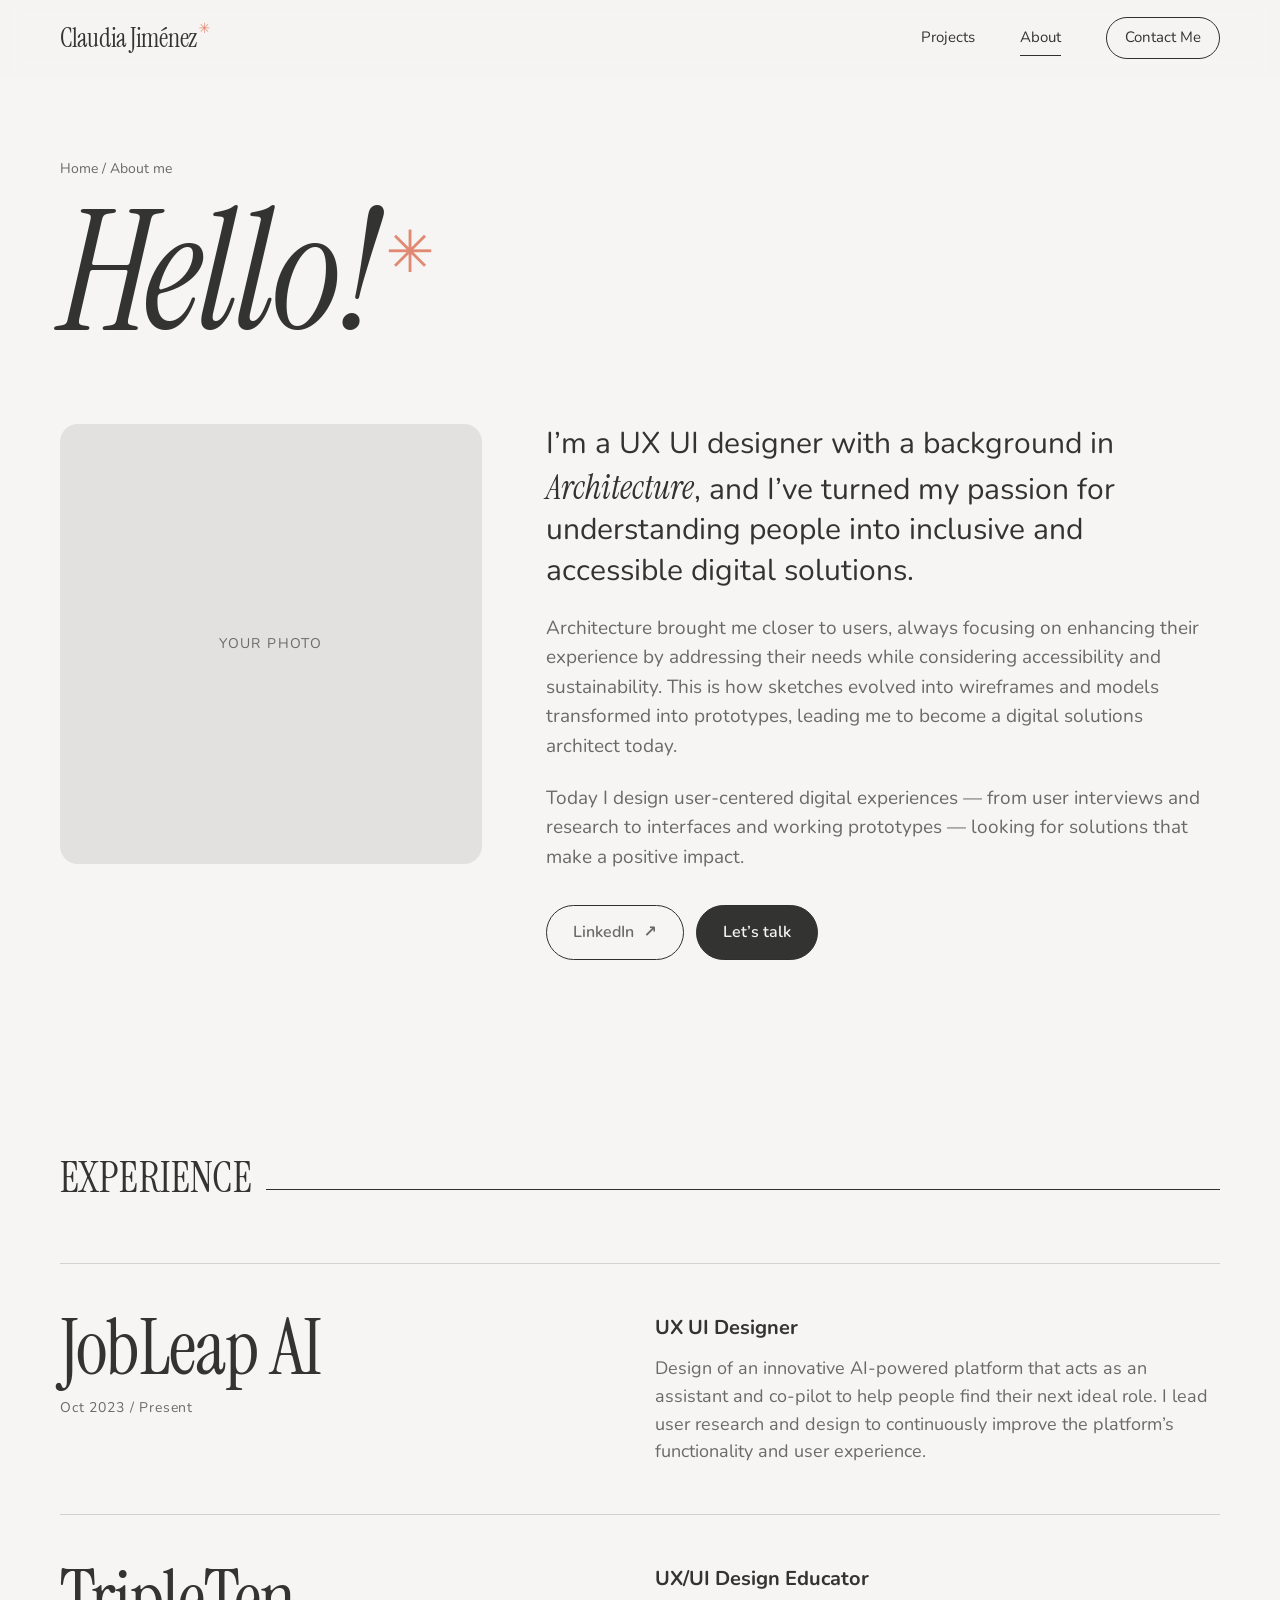
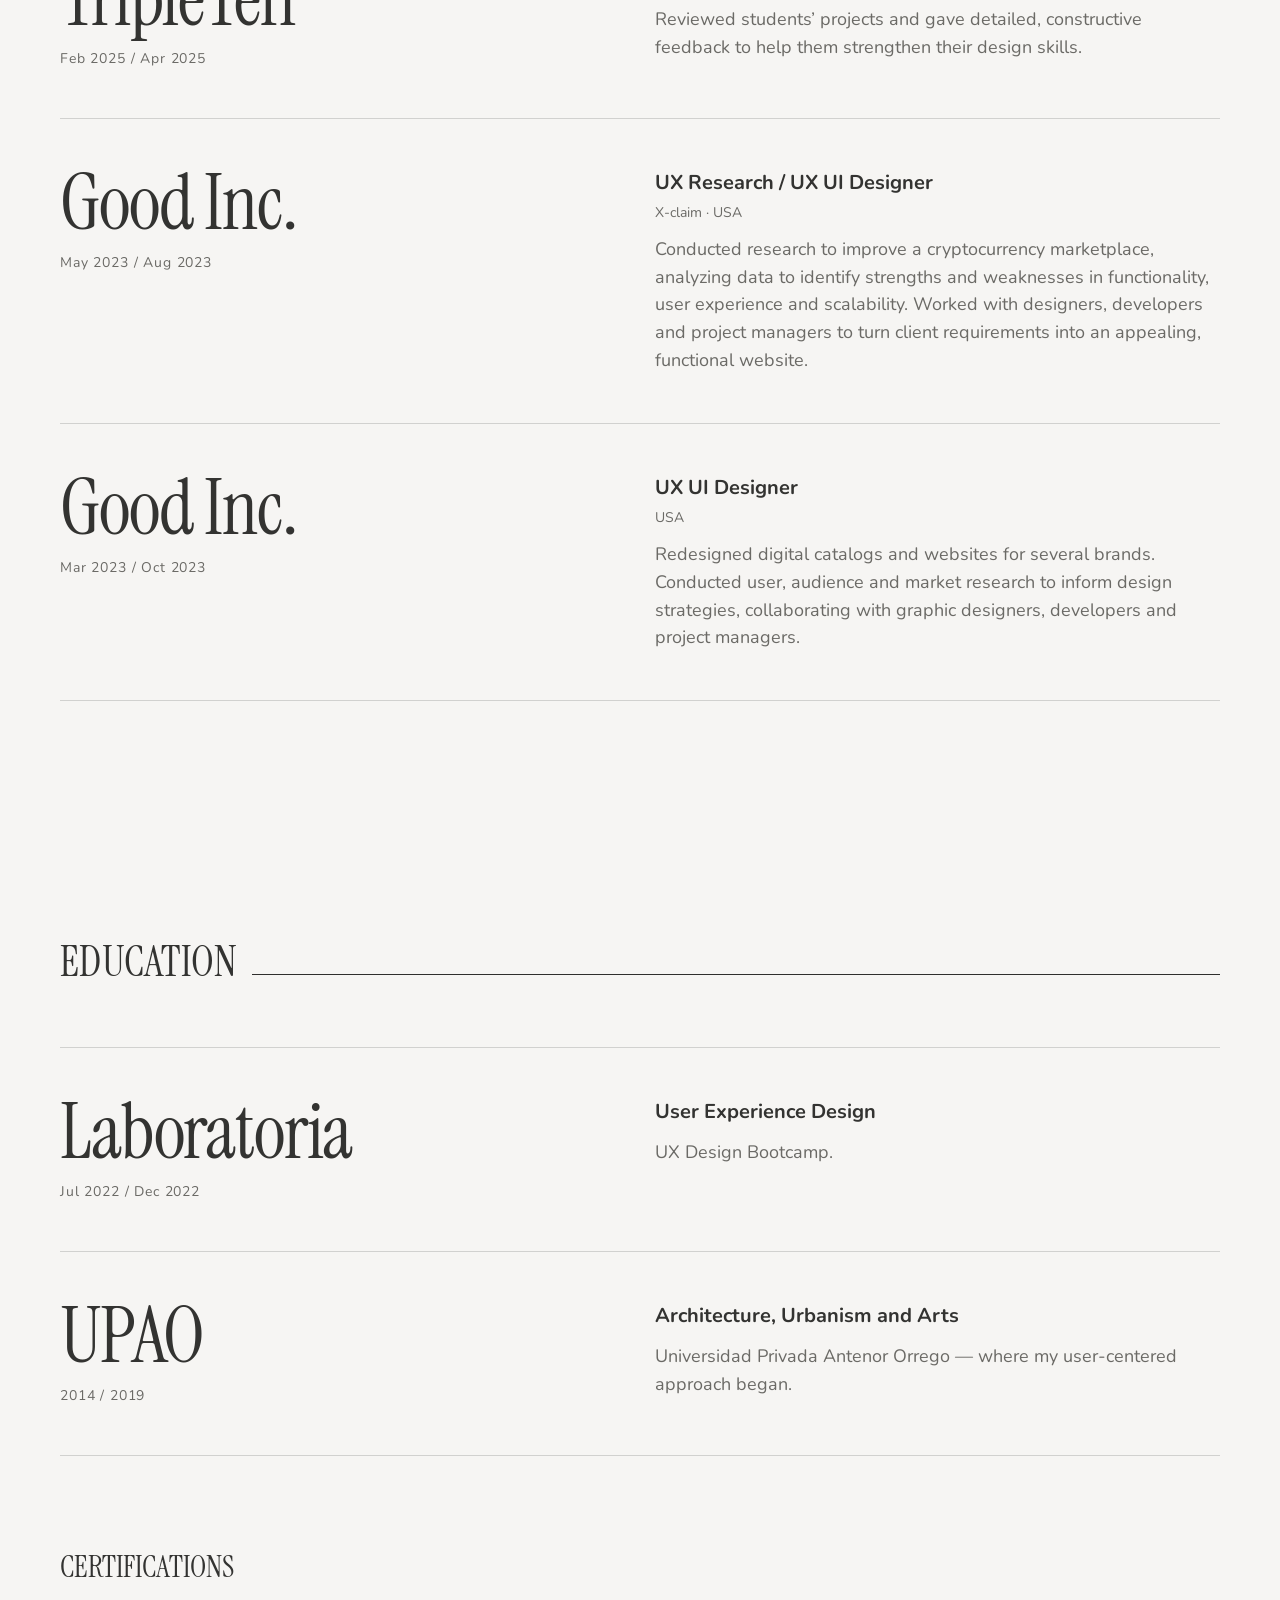
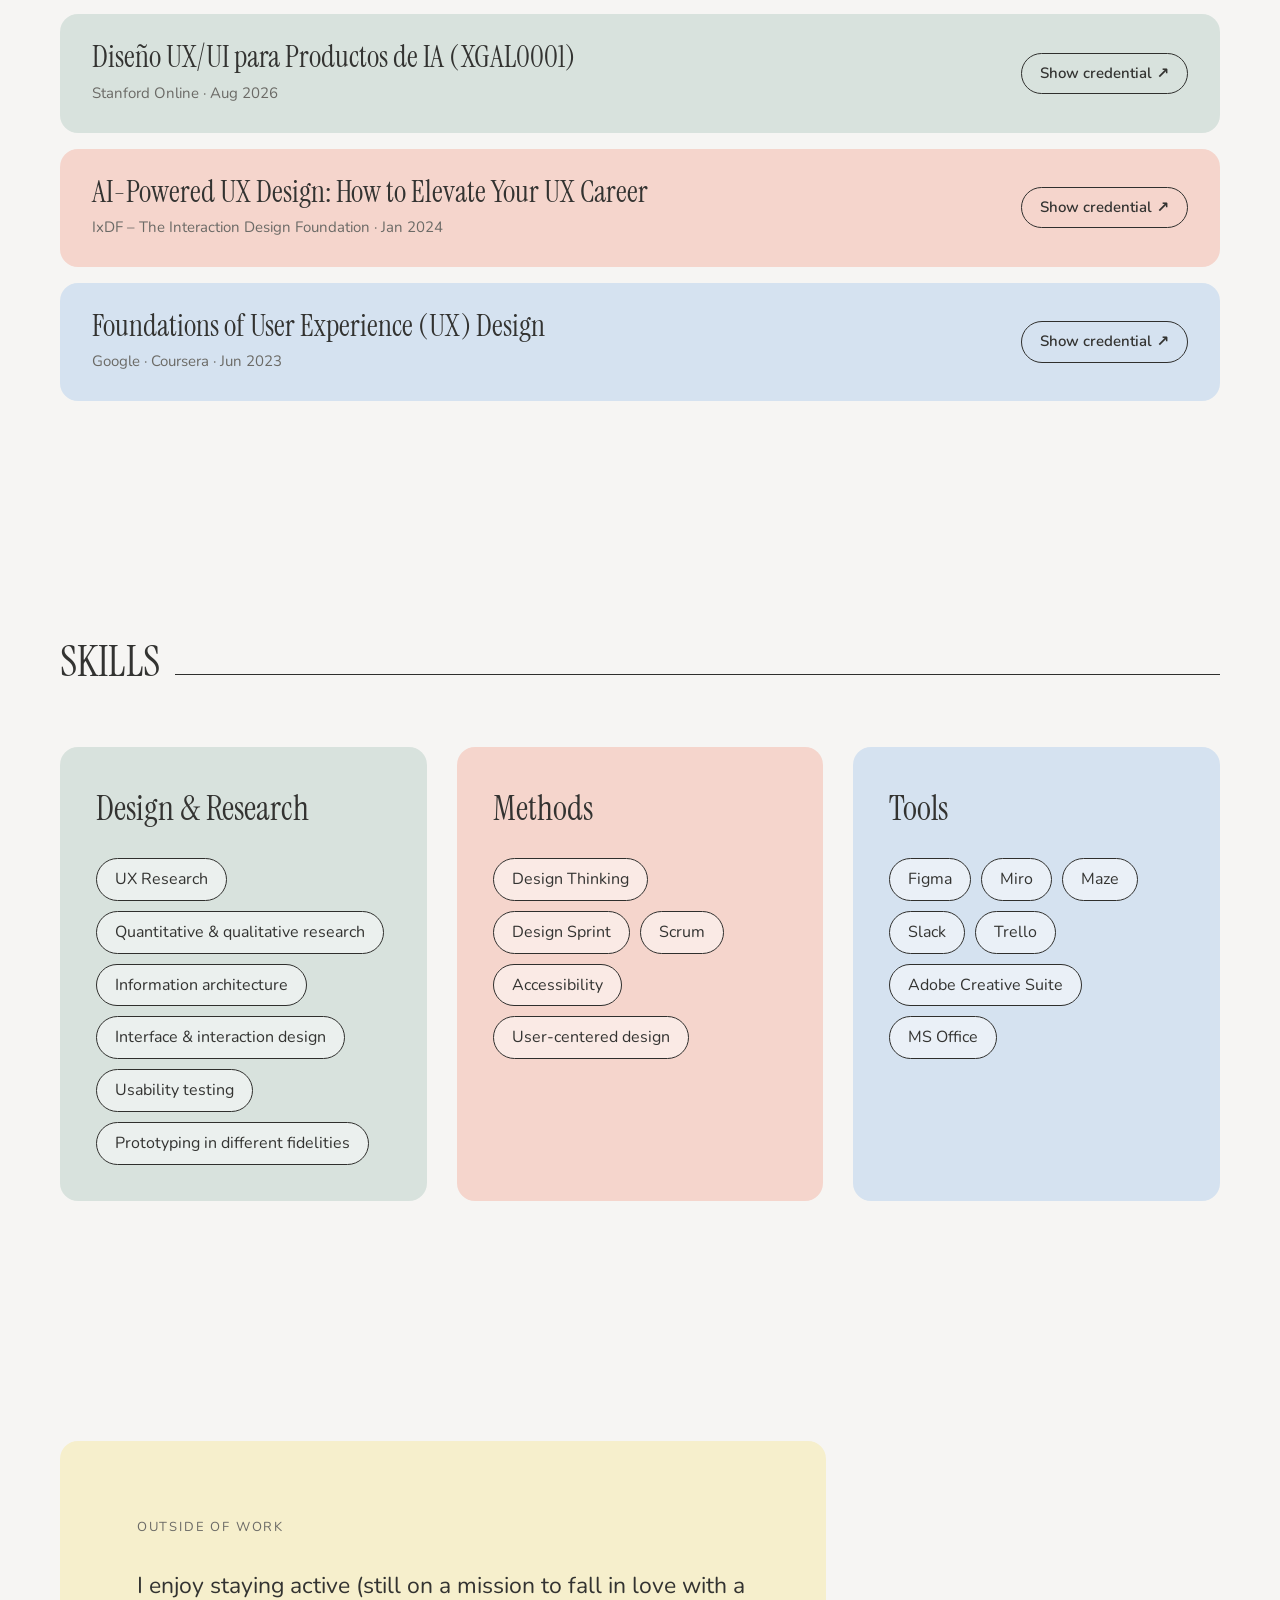
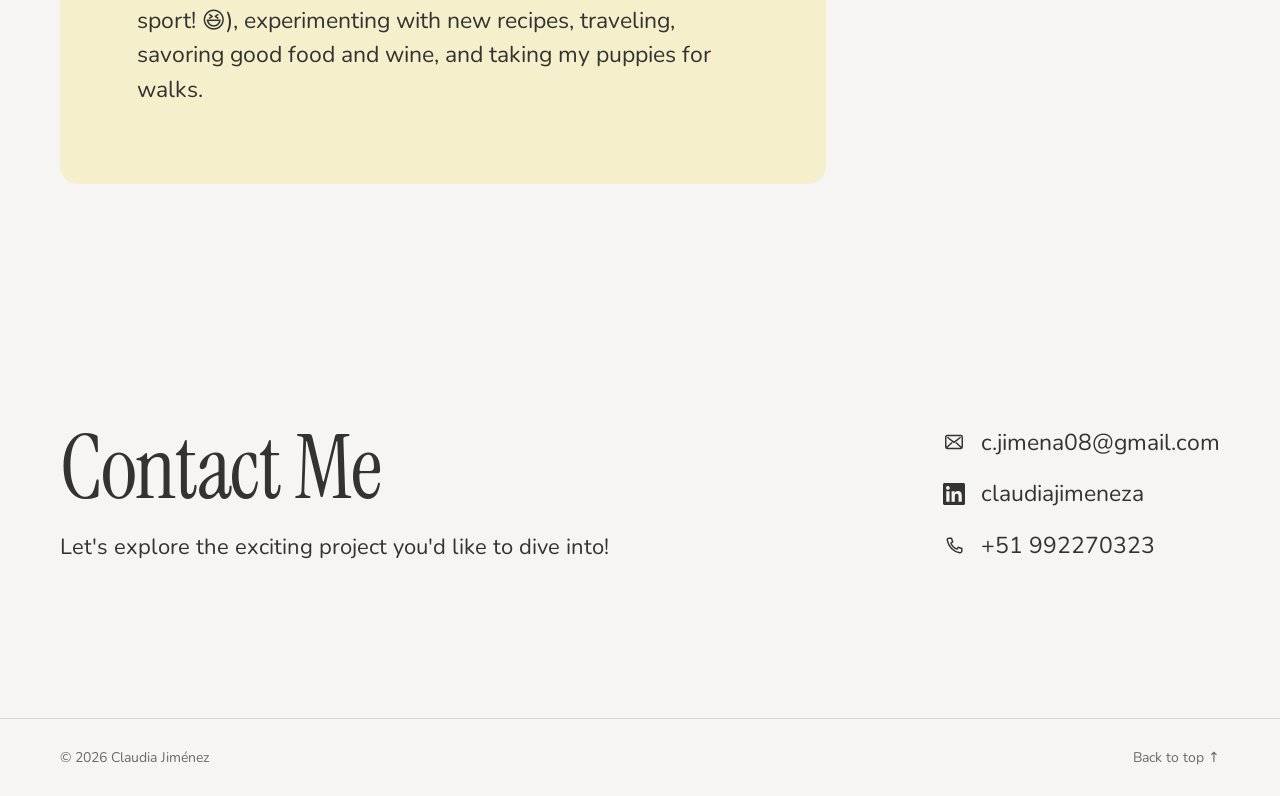
==== about.html @ aec229a1 "Add Projects page, case study pages and redesigned project cards - Whole card is clickable, image-fi" ====
<!doctype html>
<html lang="en">
<head>
  <meta charset="utf-8" />
  <meta name="viewport" content="width=device-width, initial-scale=1" />
  <title>About · Claudia Jiménez</title>
  <meta name="description" content="Claudia Jiménez — UX/UI designer creating digital products with a user-first mindset." />
  <meta property="og:title" content="Claudia Jiménez · UX/UI Designer" />
  <meta property="og:description" content="UX/UI designer creating digital products with a user-first mindset." />
  <link rel="icon" href="data:image/svg+xml,<svg xmlns='http://www.w3.org/2000/svg' viewBox='0 0 100 100'><text y='.9em' font-size='90'>✳️</text></svg>" />
  <link rel="preconnect" href="https://fonts.googleapis.com" />
  <link rel="preconnect" href="https://fonts.gstatic.com" crossorigin />
  <link href="https://fonts.googleapis.com/css2?family=Instrument+Serif:ital@0;1&family=Nunito:wght@400;500;600;700&display=swap" rel="stylesheet" />
  <link rel="stylesheet" href="styles.css" />
</head>
<body>
  <a class="skip" href="#main">Skip to content</a>

  <header class="nav" id="top">
    <div class="container nav__inner">
      <a href="index.html" class="nav__logo">Claudia Jiménez<span class="star">✳</span></a>
      <button class="nav__toggle" aria-label="Open menu" aria-expanded="false" aria-controls="nav-links">
        <span></span><span></span>
      </button>
      <nav id="nav-links" class="nav__links">
        <a href="projects.html">Projects</a>
        <a href="about.html" class="is-active" aria-current="page">About</a>
        <a href="#contact" class="pill">Contact Me</a>
      </nav>
    </div>
  </header>

  <main id="main">
    <!-- INTRO -->
    <section class="intro container">
      <p class="crumb reveal"><a href="index.html">Home</a> / About me</p>
      <h1 class="intro__title reveal"><em>Hello!</em><span class="star">✳</span></h1>

      <div class="intro__grid">
        <div class="about__photo reveal">
          <!-- Replace with: <img src="assets/claudia.jpg" alt="Portrait of Claudia Jiménez"> -->
          <div class="placeholder">Your photo</div>
        </div>
        <div class="intro__text reveal">
          <p class="intro__lead">
            I’m a UX UI designer with a background in <em>Architecture</em>, and I’ve turned my passion
            for understanding people into inclusive and accessible digital solutions.
          </p>
          <p>
            Architecture brought me closer to users, always focusing on enhancing their experience by
            addressing their needs while considering accessibility and sustainability. This is how
            sketches evolved into wireframes and models transformed into prototypes, leading me to become
            a digital solutions architect today.
          </p>
          <p>
            Today I design user-centered digital experiences — from user interviews and research to
            interfaces and working prototypes — looking for solutions that make a positive impact.
          </p>
          <div class="intro__actions">
            <a href="https://www.linkedin.com/in/claudiajimeneza" target="_blank" rel="noopener" class="btn">LinkedIn <span aria-hidden="true">↗</span></a>
            <a href="#contact" class="btn btn--dark">Let’s talk</a>
          </div>
        </div>
      </div>
    </section>

    <!-- EXPERIENCE -->
    <section id="experience" class="section container">
      <h2 class="section__title reveal"><span>Experience</span></h2>
      <ol class="jobs">
        <li class="job reveal">
          <div class="job__head">
            <h3 class="job__company">JobLeap AI</h3>
            <span class="job__date">Oct 2023 / Present</span>
          </div>
          <div class="job__body">
            <h4>UX UI Designer</h4>
            <p>Design of an innovative AI-powered platform that acts as an assistant and co-pilot to help people find their next ideal role. I lead user research and design to continuously improve the platform’s functionality and user experience.</p>
          </div>
        </li>
        <li class="job reveal">
          <div class="job__head">
            <h3 class="job__company">TripleTen</h3>
            <span class="job__date">Feb 2025 / Apr 2025</span>
          </div>
          <div class="job__body">
            <h4>UX/UI Design Educator</h4>
            <p>Reviewed students’ projects and gave detailed, constructive feedback to help them strengthen their design skills.</p>
          </div>
        </li>
        <li class="job reveal">
          <div class="job__head">
            <h3 class="job__company">Good Inc.</h3>
            <span class="job__date">May 2023 / Aug 2023</span>
          </div>
          <div class="job__body">
            <h4>UX Research / UX UI Designer</h4>
            <span class="job__meta">X-claim · USA</span>
            <p>Conducted research to improve a cryptocurrency marketplace, analyzing data to identify strengths and weaknesses in functionality, user experience and scalability. Worked with designers, developers and project managers to turn client requirements into an appealing, functional website.</p>
          </div>
        </li>
        <li class="job reveal">
          <div class="job__head">
            <h3 class="job__company">Good Inc.</h3>
            <span class="job__date">Mar 2023 / Oct 2023</span>
          </div>
          <div class="job__body">
            <h4>UX UI Designer</h4>
            <span class="job__meta">USA</span>
            <p>Redesigned digital catalogs and websites for several brands. Conducted user, audience and market research to inform design strategies, collaborating with graphic designers, developers and project managers.</p>
          </div>
        </li>
      </ol>
    </section>

    <!-- EDUCATION -->
    <section id="education" class="section container">
      <h2 class="section__title reveal"><span>Education</span></h2>
      <ol class="jobs">
        <li class="job reveal">
          <div class="job__head">
            <h3 class="job__company">Laboratoria</h3>
            <span class="job__date">Jul 2022 / Dec 2022</span>
          </div>
          <div class="job__body">
            <h4>User Experience Design</h4>
            <p>UX Design Bootcamp.</p>
          </div>
        </li>
        <li class="job reveal">
          <div class="job__head">
            <h3 class="job__company">UPAO</h3>
            <span class="job__date">2014 / 2019</span>
          </div>
          <div class="job__body">
            <h4>Architecture, Urbanism and Arts</h4>
            <p>Universidad Privada Antenor Orrego — where my user-centered approach began.</p>
          </div>
        </li>
      </ol>

      <h3 class="subhead reveal">Certifications</h3>
      <ul class="certs">
        <li class="cert reveal">
          <div>
            <h4>Diseño UX/UI para Productos de IA (XGAL0001)</h4>
            <span class="cert__issuer">Stanford Online · Aug 2026</span>
          </div>
          <a href="https://digitalcredential.stanford.edu/check/93597F97DFC740CD0BE966996C30CACFDD52B5F08014A9793001EB45234C125AS1VYUjgwZWFuM2VDMGVKK0lORmVrMVo3ZUpVb1lmaDlreFdsd2NweWk3Y0ROdmZG" target="_blank" rel="noopener" class="cert__link">Show credential <span aria-hidden="true">↗</span></a>
        </li>
        <li class="cert reveal">
          <div>
            <h4>AI-Powered UX Design: How to Elevate Your UX Career</h4>
            <span class="cert__issuer">IxDF – The Interaction Design Foundation · Jan 2024</span>
          </div>
          <a href="https://ixdf.org/members/claudia-jimenez-aguirre/certificate/masterclass/mcc_8d3c23cbf4f243b1ac06e5b314cf1dab" target="_blank" rel="noopener" class="cert__link">Show credential <span aria-hidden="true">↗</span></a>
        </li>
        <li class="cert reveal">
          <div>
            <h4>Foundations of User Experience (UX) Design</h4>
            <span class="cert__issuer">Google · Coursera · Jun 2023</span>
          </div>
          <a href="https://www.coursera.org/account/accomplishments/verify/68H8A5TNTGMC" target="_blank" rel="noopener" class="cert__link">Show credential <span aria-hidden="true">↗</span></a>
        </li>
      </ul>
    </section>

    <!-- SKILLS -->
    <section id="skills" class="section container">
      <h2 class="section__title reveal"><span>Skills</span></h2>
      <div class="skills">
        <div class="skill-group reveal">
          <h3>Design &amp; Research</h3>
          <ul class="tags tags--lg">
            <li>UX Research</li><li>Quantitative &amp; qualitative research</li>
            <li>Information architecture</li><li>Interface &amp; interaction design</li>
            <li>Usability testing</li><li>Prototyping in different fidelities</li>
          </ul>
        </div>
        <div class="skill-group reveal">
          <h3>Methods</h3>
          <ul class="tags tags--lg">
            <li>Design Thinking</li><li>Design Sprint</li><li>Scrum</li>
            <li>Accessibility</li><li>User-centered design</li>
          </ul>
        </div>
        <div class="skill-group reveal">
          <h3>Tools</h3>
          <ul class="tags tags--lg">
            <li>Figma</li><li>Miro</li><li>Maze</li><li>Slack</li>
            <li>Trello</li><li>Adobe Creative Suite</li><li>MS Office</li>
          </ul>
        </div>
      </div>
    </section>

    <!-- OUTSIDE WORK -->
    <section class="section container">
      <div class="about__fun reveal">
        <p class="eyebrow">Outside of work</p>
        <p>
          I enjoy staying active (still on a mission to fall in love with a sport! 😆),
          experimenting with new recipes, traveling, savoring good food and wine, and taking my
          puppies for walks.
        </p>
      </div>
    </section>

    <!-- CONTACT -->
    <section id="contact" class="section container contact">
      <div class="contact__text reveal">
        <h2 class="contact__title">Contact Me</h2>
        <p>Let's explore the exciting project you'd like to dive into!</p>
      </div>
      <ul class="contact__list reveal">
        <li>
          <svg viewBox="0 0 24 24" aria-hidden="true"><path d="M3 6.5A1.5 1.5 0 0 1 4.5 5h15A1.5 1.5 0 0 1 21 6.5v11a1.5 1.5 0 0 1-1.5 1.5h-15A1.5 1.5 0 0 1 3 17.5v-11Zm1.8.3 7.2 5.6 7.2-5.6M4 18l6-5.5M20 18l-6-5.5" fill="none" stroke="currentColor" stroke-width="1.6" stroke-linejoin="round"/></svg>
          <a href="mailto:c.jimena08@gmail.com">c.jimena08@gmail.com</a>
        </li>
        <li>
          <svg viewBox="0 0 24 24" aria-hidden="true"><path fill="currentColor" d="M20.45 20.45h-3.56v-5.57c0-1.33-.02-3.04-1.85-3.04-1.85 0-2.14 1.45-2.14 2.94v5.67H9.35V9h3.41v1.56h.05c.48-.9 1.64-1.85 3.37-1.85 3.6 0 4.27 2.37 4.27 5.46v6.28ZM5.34 7.43a2.06 2.06 0 1 1 0-4.13 2.06 2.06 0 0 1 0 4.13ZM7.12 20.45H3.56V9h3.56v11.45ZM22.22 0H1.77C.79 0 0 .77 0 1.73v20.54C0 23.23.79 24 1.77 24h20.45c.98 0 1.78-.77 1.78-1.73V1.73C24 .77 23.2 0 22.22 0Z"/></svg>
          <a href="https://www.linkedin.com/in/claudiajimeneza" target="_blank" rel="noopener">claudiajimeneza</a>
        </li>
        <li>
          <svg viewBox="0 0 24 24" aria-hidden="true"><path d="M6.6 3.5h2.6l1.4 4-2 1.3a11 11 0 0 0 6.6 6.6l1.3-2 4 1.4v2.6a2 2 0 0 1-2.2 2A17 17 0 0 1 4.6 5.7a2 2 0 0 1 2-2.2Z" fill="none" stroke="currentColor" stroke-width="1.6" stroke-linejoin="round"/></svg>
          <a href="tel:+51992270323">+51 992270323</a>
        </li>
      </ul>
    </section>
  </main>

  <footer class="footer container">
    <span>© <span id="year"></span> Claudia Jiménez</span>
    <a href="#top">Back to top ↑</a>
  </footer>

  <script src="script.js"></script>
</body>
</html>
---- styles.css ----
:root {
  --bg: #f6f5f3;
  --ink: #333331;
  --muted: #6b6a66;
  --line: #2f2f2d;
  --sage: #d8e2dd;
  --blush: #f5d5cc;
  --sky: #d5e2f0;
  --butter: #f6efcc;
  --stone: #e2e1df;
  --accent: #e08a74;
  --radius: 18px;
  --serif: "Instrument Serif", Georgia, "Times New Roman", serif;
  --sans: "Nunito", system-ui, -apple-system, "Segoe UI", sans-serif;
  --max: 1160px;
  --gutter: clamp(16px, 5vw, 60px);
}

* { box-sizing: border-box; }
html { scroll-behavior: smooth; scroll-padding-top: 88px; overflow-x: clip; }
body {
  margin: 0;
  background: var(--bg);
  color: var(--ink);
  font-family: var(--sans);
  font-size: 18px;
  line-height: 1.55;
  -webkit-font-smoothing: antialiased;
  overflow-x: hidden;
}
img { max-width: 100%; display: block; }
a { color: inherit; }
h1, h2, h3 { margin: 0; font-weight: 400; }
p { margin: 0; }

.container { width: 100%; max-width: calc(var(--max) + var(--gutter) * 2); margin-inline: auto; padding-inline: var(--gutter); }

.skip { position: absolute; left: -999px; top: 8px; background: var(--ink); color: var(--bg); padding: 8px 14px; border-radius: 99px; z-index: 100; }
.skip:focus { left: 8px; }

.star { color: var(--accent); font-family: var(--sans); font-size: .35em; vertical-align: super; margin-left: .1em; display: inline-block; animation: spin 12s linear infinite; }
@keyframes spin { to { transform: rotate(360deg); } }

/* ---------- NAV ---------- */
.nav {
  position: sticky; top: 0; z-index: 50;
  background: color-mix(in srgb, var(--bg) 82%, transparent);
  backdrop-filter: blur(10px);
  -webkit-backdrop-filter: blur(10px);
  border-bottom: 1px solid transparent;
  transition: border-color .3s;
}
.nav.is-scrolled { border-bottom-color: rgba(0,0,0,.08); }
.nav__inner { display: flex; align-items: center; justify-content: space-between; height: 76px; }
.nav__logo { font-family: var(--serif); font-size: 26px; text-decoration: none; letter-spacing: -.01em; }
.nav__logo .star { font-size: 14px; vertical-align: top; }
.nav__links { display: flex; align-items: center; gap: clamp(20px, 3.5vw, 48px); font-size: 15px; }
.nav__links a { text-decoration: none; position: relative; padding: 6px 0; }
.nav__links a:not(.pill)::after {
  content: ""; position: absolute; left: 0; right: 0; bottom: 0; height: 1px; background: var(--line);
  transform: scaleX(0); transform-origin: left; transition: transform .35s ease;
}
.nav__links a:not(.pill):hover::after,
.nav__links a.is-active::after { transform: scaleX(1); }
.pill { border: 1px solid var(--line); border-radius: 99px; padding: 8px 18px !important; transition: background .25s, color .25s; }
.pill:hover { background: var(--ink); color: var(--bg); }

.nav__toggle { display: none; background: none; border: 0; width: 40px; height: 40px; cursor: pointer; position: relative; }
.nav__toggle span { position: absolute; left: 9px; right: 9px; height: 1.5px; background: var(--ink); transition: transform .3s; }
.nav__toggle span:first-child { top: 15px; }
.nav__toggle span:last-child { top: 24px; }
.nav.is-open .nav__toggle span:first-child { transform: translateY(4.5px) rotate(45deg); }
.nav.is-open .nav__toggle span:last-child { transform: translateY(-4.5px) rotate(-45deg); }

/* ---------- HERO ---------- */
.hero { position: relative; overflow-x: clip; padding-top: clamp(80px, 14vh, 160px); padding-bottom: clamp(80px, 14vh, 160px); }
.eyebrow { font-size: 13px; letter-spacing: .14em; text-transform: uppercase; color: var(--muted); margin-bottom: 22px; }
.hero__title { font-family: var(--serif); font-size: clamp(58px, 10vw, 136px); line-height: .95; letter-spacing: -.02em; }
.hero__title em { font-style: italic; }
.hero__lead { max-width: 640px; margin-top: 32px; font-size: clamp(19px, 2vw, 24px); line-height: 1.5; }
.hero__actions { display: flex; flex-wrap: wrap; gap: 12px; margin-top: 40px; }
.hero__blob {
  position: absolute; z-index: -1; right: -6%; top: 6%;
  width: min(520px, 70vw); aspect-ratio: 1;
  background: radial-gradient(circle at 40% 40%, var(--blush), transparent 62%),
              radial-gradient(circle at 70% 65%, var(--sage), transparent 58%),
              radial-gradient(circle at 35% 75%, var(--butter), transparent 55%);
  filter: blur(30px); opacity: .9;
  animation: float 14s ease-in-out infinite alternate;
}
@keyframes float { to { transform: translate(-30px, 30px) scale(1.06); } }

.btn {
  display: inline-flex; align-items: center; gap: 10px;
  padding: 14px 26px; border: 1px solid var(--line); border-radius: 99px;
  font-size: 16px; font-weight: 600; text-decoration: none;
  transition: transform .25s, background .25s, color .25s;
}
.btn:hover { transform: translateY(-2px); background: var(--ink); color: var(--bg); }
.btn--dark { background: var(--ink); color: var(--bg); }
.btn--dark:hover { background: transparent; color: var(--ink); }

/* ---------- SECTIONS ---------- */
.section { padding-block: clamp(60px, 10vw, 120px); }
.section__title {
  display: flex; align-items: flex-end; gap: 14px;
  font-family: var(--serif); text-transform: uppercase; font-size: clamp(30px, 3.6vw, 42px); letter-spacing: .01em; line-height: 1;
  margin-bottom: clamp(36px, 5vw, 64px);
}
.section__title::after { content: ""; flex: 1; height: 1px; background: var(--line); margin-bottom: .2em; }

/* ---------- PROJECT CARDS ---------- */
.cards { display: grid; gap: 30px; }
.cards--grid { grid-template-columns: repeat(2, 1fr); }
.card {
  display: flex; flex-direction: column; text-decoration: none;
  background: var(--card); border-radius: var(--radius); overflow: hidden;
  transition: transform .4s ease, box-shadow .4s ease;
}
.card:hover { transform: translateY(-4px); box-shadow: 0 24px 50px -30px rgba(0,0,0,.3); }
.card:focus-visible { outline: 2px solid var(--ink); outline-offset: 4px; }
.card__media { padding: clamp(20px, 3vw, 36px) clamp(20px, 3vw, 36px) 0; aspect-ratio: 16 / 10; display: flex; align-items: flex-end; justify-content: center; overflow: hidden; }
.card__media img, .card__media .placeholder { width: 100%; height: 100%; min-height: 0; object-fit: cover; object-position: top; border-radius: 12px 12px 0 0; transition: transform .6s ease; }
.card__media .placeholder--phone { width: 46%; max-width: 220px; border-radius: 26px 26px 0 0; }
.card:hover .card__media img, .card:hover .card__media .placeholder { transform: translateY(-6px) scale(1.02); }
.card__body { display: flex; flex-direction: column; gap: 10px; padding: clamp(24px, 3vw, 36px); background: rgba(255,255,255,.45); flex: 1; }
.card__meta { font-size: 13px; letter-spacing: .1em; text-transform: uppercase; color: var(--muted); }
.card__title { font-family: var(--serif); font-size: clamp(34px, 3.4vw, 48px); line-height: 1; letter-spacing: -.015em; }
.card__desc { font-size: 17px; max-width: 46ch; }
.card__tags { font-size: 14px; color: var(--muted); }
.card__cta { margin-top: auto; padding-top: 12px; font-weight: 600; font-size: 16px; display: inline-flex; gap: 8px; align-items: center; }
.arrow { display: inline-block; transition: transform .3s; }
.card:hover .card__cta .arrow { transform: translateX(5px); }

/* list variant (Projects page) */
.cards--list { gap: 36px; }
.card--list { display: grid; grid-template-columns: 1.25fr 1fr; }
.card--list .card__media { aspect-ratio: auto; min-height: 380px; padding: 44px 0 0 44px; justify-content: flex-start; }
.card--list .card__media img, .card--list .card__media .placeholder { border-radius: 12px 0 0 0; }
.card--list .card__media .placeholder--phone { border-radius: 26px 26px 0 0; margin-inline: auto; transform: translateX(-22px); }
.card--list .card__body { padding: clamp(28px, 4vw, 52px); justify-content: center; }
.card--list .card__title { font-size: clamp(40px, 4.4vw, 60px); }

.more { display: flex; justify-content: center; margin-top: 48px; }
.section--tight { padding-top: 0; }
.page-lead { max-width: 640px; }

.tags { list-style: none; display: flex; flex-wrap: wrap; gap: 10px; margin: 0; padding: 0; }
.tags li { border: 1px solid var(--line); border-radius: 99px; padding: 4px 14px; font-size: 14px; }
.tags--lg li { font-size: 16px; padding: 8px 18px; background: rgba(255,255,255,.5); }

.placeholder {
  width: 100%; height: 100%; min-height: 300px; border-radius: 12px;
  background: rgba(255,255,255,.75);
  display: grid; place-items: center;
  color: var(--muted); font-size: 14px; letter-spacing: .1em; text-transform: uppercase;
  border: 1px dashed rgba(0,0,0,.15);
}
.placeholder--phone { width: 200px; min-height: 380px; margin-inline: auto; border-radius: 28px; }

/* ---------- ABOUT ---------- */
.about { display: grid; grid-template-columns: 1fr 2fr; gap: 30px; }
.about__photo { border-radius: var(--radius); overflow: hidden; background: var(--stone); min-height: 440px; }
.about__photo img { width: 100%; height: 100%; object-fit: cover; }
.about__photo .placeholder { min-height: 440px; background: var(--stone); border: 0; border-radius: 0; }
.about__card, .about__fun {
  border-radius: var(--radius); padding: clamp(28px, 6vw, 100px);
  display: flex; flex-direction: column; justify-content: center; gap: 1.4em;
  font-size: clamp(18px, 1.8vw, 23px); line-height: 1.5;
}
.about__card { background: var(--stone); }
.about__card em { font-family: var(--serif); font-size: 1.2em; }
.about__fun { background: var(--butter); grid-column: 1 / -1; max-width: 66%; }

/* ---------- SKILLS ---------- */
.skills { display: grid; grid-template-columns: repeat(3, 1fr); gap: 30px; }
.skill-group { background: var(--sage); border-radius: var(--radius); padding: 36px; }
.skill-group:nth-child(2) { background: var(--blush); }
.skill-group:nth-child(3) { background: var(--sky); }
.skill-group h3 { font-family: var(--serif); font-size: 34px; margin-bottom: 22px; }

/* ---------- EXPERIENCE ---------- */
.timeline { list-style: none; margin: 0; padding: 0; }
.timeline__item {
  display: grid; grid-template-columns: 220px 1fr; gap: 30px;
  padding-block: 32px; border-top: 1px solid rgba(0,0,0,.15);
}
.timeline__item:last-child { border-bottom: 1px solid rgba(0,0,0,.15); }
.timeline__date { font-size: 15px; letter-spacing: .06em; color: var(--muted); padding-top: 8px; }
.timeline__item h3 { font-family: var(--serif); font-size: clamp(28px, 3vw, 38px); line-height: 1.1; margin-bottom: 8px; }
.timeline__item .at { color: var(--muted); }
.timeline__item p { color: var(--muted); max-width: 60ch; }

/* ---------- CONTACT ---------- */
.contact { display: flex; justify-content: space-between; align-items: center; gap: 40px; flex-wrap: wrap; padding-bottom: clamp(80px, 12vw, 160px); }
.contact__title { font-family: var(--serif); font-size: clamp(56px, 7vw, 88px); line-height: 1; letter-spacing: -.015em; margin-bottom: 18px; }
.contact__text p { font-size: clamp(18px, 1.8vw, 22px); }
.contact__list { list-style: none; margin: 0; padding: 0; display: grid; gap: 16px; font-size: clamp(18px, 1.8vw, 23px); }
.contact__list li { display: flex; align-items: center; gap: 16px; }
.contact__list svg { width: 22px; height: 22px; flex: none; }
.contact__list a { text-decoration: none; background: linear-gradient(currentColor, currentColor) 0 100% / 0 1px no-repeat; transition: background-size .35s; overflow-wrap: anywhere; }
.contact__list a:hover { background-size: 100% 1px; }

.footer { display: flex; justify-content: space-between; padding-block: 28px; border-top: 1px solid rgba(0,0,0,.12); font-size: 14px; color: var(--muted); }
.footer a { text-decoration: none; }

/* ---------- REVEAL ---------- */
.reveal { opacity: 0; transform: translateY(28px); transition: opacity .9s ease, transform .9s cubic-bezier(.2,.7,.2,1); }
.reveal.is-visible { opacity: 1; transform: none; }
@media (prefers-reduced-motion: reduce) {
  html { scroll-behavior: auto; }
  .reveal { opacity: 1; transform: none; transition: none; }
  .star, .hero__blob { animation: none; }
}

/* ---------- RESPONSIVE ---------- */
@media (max-width: 900px) {
  .cards--grid { grid-template-columns: 1fr; }
  .card--list { grid-template-columns: 1fr; }
  .card--list .card__media { min-height: 260px; padding: 28px 28px 0; }
  .card--list .card__media img, .card--list .card__media .placeholder { border-radius: 12px 12px 0 0; }
  .card--list .card__media .placeholder--phone { transform: none; }
  .facts { grid-template-columns: repeat(2, 1fr); }
  .pager { grid-template-columns: 1fr; }
  .about { grid-template-columns: 1fr; }
  .about__photo, .about__photo .placeholder { min-height: 360px; }
  .about__fun { max-width: none; }
  .skills { grid-template-columns: 1fr; }
  .timeline__item { grid-template-columns: 1fr; gap: 6px; }
  .timeline__date { padding-top: 0; }
}
@media (max-width: 760px) {
  body { font-size: 17px; }
  .nav__toggle { display: block; }
  .nav__links {
    position: absolute; top: 76px; left: 0; right: 0;
    flex-direction: column; align-items: flex-start; gap: 6px;
    padding: 16px var(--gutter) 28px; background: var(--bg);
    border-bottom: 1px solid rgba(0,0,0,.08);
    font-size: 20px;
    opacity: 0; pointer-events: none; transform: translateY(-8px); transition: opacity .25s, transform .25s;
  }
  .nav.is-open .nav__links { opacity: 1; pointer-events: auto; transform: none; }
  .pill { margin-top: 10px; }
  .contact { flex-direction: column; align-items: flex-start; }
}

.subhead { font-family: var(--serif); text-transform: uppercase; font-size: clamp(24px, 2.6vw, 30px); margin: clamp(56px, 7vw, 88px) 0 24px; }

/* ---------- HOME: ABOUT TEASER ---------- */
.teaser { display: flex; flex-wrap: wrap; align-items: flex-end; justify-content: space-between; gap: 32px; }
.teaser__text { font-size: clamp(22px, 2.6vw, 34px); line-height: 1.35; max-width: 36ch; }
.teaser__text em { font-family: var(--serif); font-size: 1.15em; }

/* ---------- ABOUT PAGE ---------- */
.crumb { font-size: 14px; color: var(--muted); margin-bottom: 18px; }
.crumb a { text-decoration: none; }
.crumb a:hover { text-decoration: underline; }
.intro { padding-top: clamp(48px, 9vh, 110px); padding-bottom: clamp(40px, 6vw, 80px); }
.intro__title { font-family: var(--serif); font-size: clamp(72px, 13vw, 180px); line-height: .9; letter-spacing: -.02em; margin-bottom: clamp(40px, 6vw, 80px); }
.intro__grid { display: grid; grid-template-columns: 1fr 1.6fr; gap: clamp(30px, 5vw, 72px); align-items: start; }
.intro__text { display: flex; flex-direction: column; gap: 1.2em; font-size: clamp(17px, 1.5vw, 19px); color: var(--muted); }
.intro__lead { font-size: clamp(22px, 2.4vw, 30px); line-height: 1.35; color: var(--ink); }
.intro__lead em { font-family: var(--serif); font-size: 1.12em; }
.intro__actions { display: flex; flex-wrap: wrap; gap: 12px; margin-top: 10px; }

.jobs { list-style: none; margin: 0; padding: 0; }
.job { display: grid; grid-template-columns: 1fr 1fr; gap: 30px; padding-block: clamp(28px, 4vw, 48px); border-top: 1px solid rgba(0,0,0,.15); }
.job:last-child { border-bottom: 1px solid rgba(0,0,0,.15); }
.job__company { font-family: var(--serif); font-size: clamp(44px, 6vw, 84px); line-height: .95; letter-spacing: -.015em; }
.job__date { display: block; margin-top: 12px; font-size: 14px; letter-spacing: .06em; color: var(--muted); }
.job__body h4 { margin: 0 0 4px; font-size: 20px; font-weight: 700; }
.job__meta { display: block; font-size: 14px; color: var(--muted); margin-bottom: 4px; }
.job__body p { margin-top: 12px; color: var(--muted); max-width: 58ch; }

.about__fun .eyebrow { margin-bottom: 0; }

@media (max-width: 900px) {
  .intro__grid, .job { grid-template-columns: 1fr; }
  .job { gap: 14px; }
}

/* ---------- CERTIFICATIONS ---------- */
.certs { list-style: none; margin: 0; padding: 0; display: grid; gap: 16px; }
.cert {
  display: flex; align-items: center; justify-content: space-between; gap: 20px; flex-wrap: wrap;
  background: var(--sage); border-radius: var(--radius); padding: 26px 32px;
}
.cert:nth-child(2) { background: var(--blush); }
.cert:nth-child(3) { background: var(--sky); }
.cert h4 { margin: 0 0 4px; font-family: var(--serif); font-weight: 400; font-size: clamp(24px, 2.4vw, 30px); line-height: 1.15; }
.cert__issuer { font-size: 15px; color: var(--muted); }
.cert__link { flex: none; font-size: 15px; font-weight: 600; text-decoration: none; border: 1px solid var(--line); border-radius: 99px; padding: 8px 18px; transition: background .25s, color .25s; }
.cert__link:hover { background: var(--ink); color: var(--bg); }

/* ---------- CASE STUDY ---------- */
.case { padding-bottom: clamp(36px, 5vw, 60px); }
.case__title { font-family: var(--serif); font-size: clamp(60px, 10vw, 140px); line-height: .92; letter-spacing: -.02em; margin-bottom: 28px; }
.facts { display: grid; grid-template-columns: repeat(auto-fit, minmax(180px, 1fr)); gap: 24px; margin: clamp(40px, 5vw, 64px) 0 0; padding-top: 28px; border-top: 1px solid rgba(0,0,0,.15); }
.fact dt { font-size: 13px; letter-spacing: .1em; text-transform: uppercase; color: var(--muted); margin-bottom: 6px; }
.fact dd { margin: 0; font-size: 17px; }
.case__cover { background: var(--card); border-radius: var(--radius); padding: clamp(28px, 6vw, 80px) clamp(28px, 6vw, 80px) 0; display: flex; justify-content: center; overflow: hidden; }
.case__cover img, .case__cover .placeholder { width: 100%; min-height: clamp(260px, 42vw, 560px); border-radius: 14px 14px 0 0; }
.case__cover .placeholder--phone { width: min(300px, 70%); }
.case__text { max-width: 68ch; display: grid; gap: 1.2em; font-size: 19px; }
.callout { background: var(--card); border-radius: var(--radius); padding: clamp(28px, 5vw, 60px); display: flex; flex-direction: column; align-items: flex-start; gap: 16px; font-size: clamp(19px, 2vw, 24px); max-width: 820px; }
.callout .eyebrow { margin: 0; }

.pager { display: grid; grid-template-columns: 1fr 1fr; gap: 30px; padding-top: clamp(20px, 4vw, 40px); }
.pager__link { display: flex; flex-direction: column; gap: 10px; padding: clamp(24px, 4vw, 44px); border: 1px solid rgba(0,0,0,.15); border-radius: var(--radius); text-decoration: none; transition: background .3s, border-color .3s; }
.pager__link--next { text-align: right; align-items: flex-end; }
.pager__link:hover { background: #fff; border-color: var(--line); }
.pager__label { font-size: 13px; letter-spacing: .1em; text-transform: uppercase; color: var(--muted); }
.pager__title { font-family: var(--serif); font-size: clamp(32px, 4vw, 52px); line-height: 1; }
.pager__link--prev:hover .arrow { transform: translateX(-5px); }
.pager__link--next:hover .arrow { transform: translateX(5px); }
.pager__all { text-align: center; padding-top: 28px; font-size: 16px; }
.pager__all a { text-decoration: underline; text-underline-offset: 4px; }
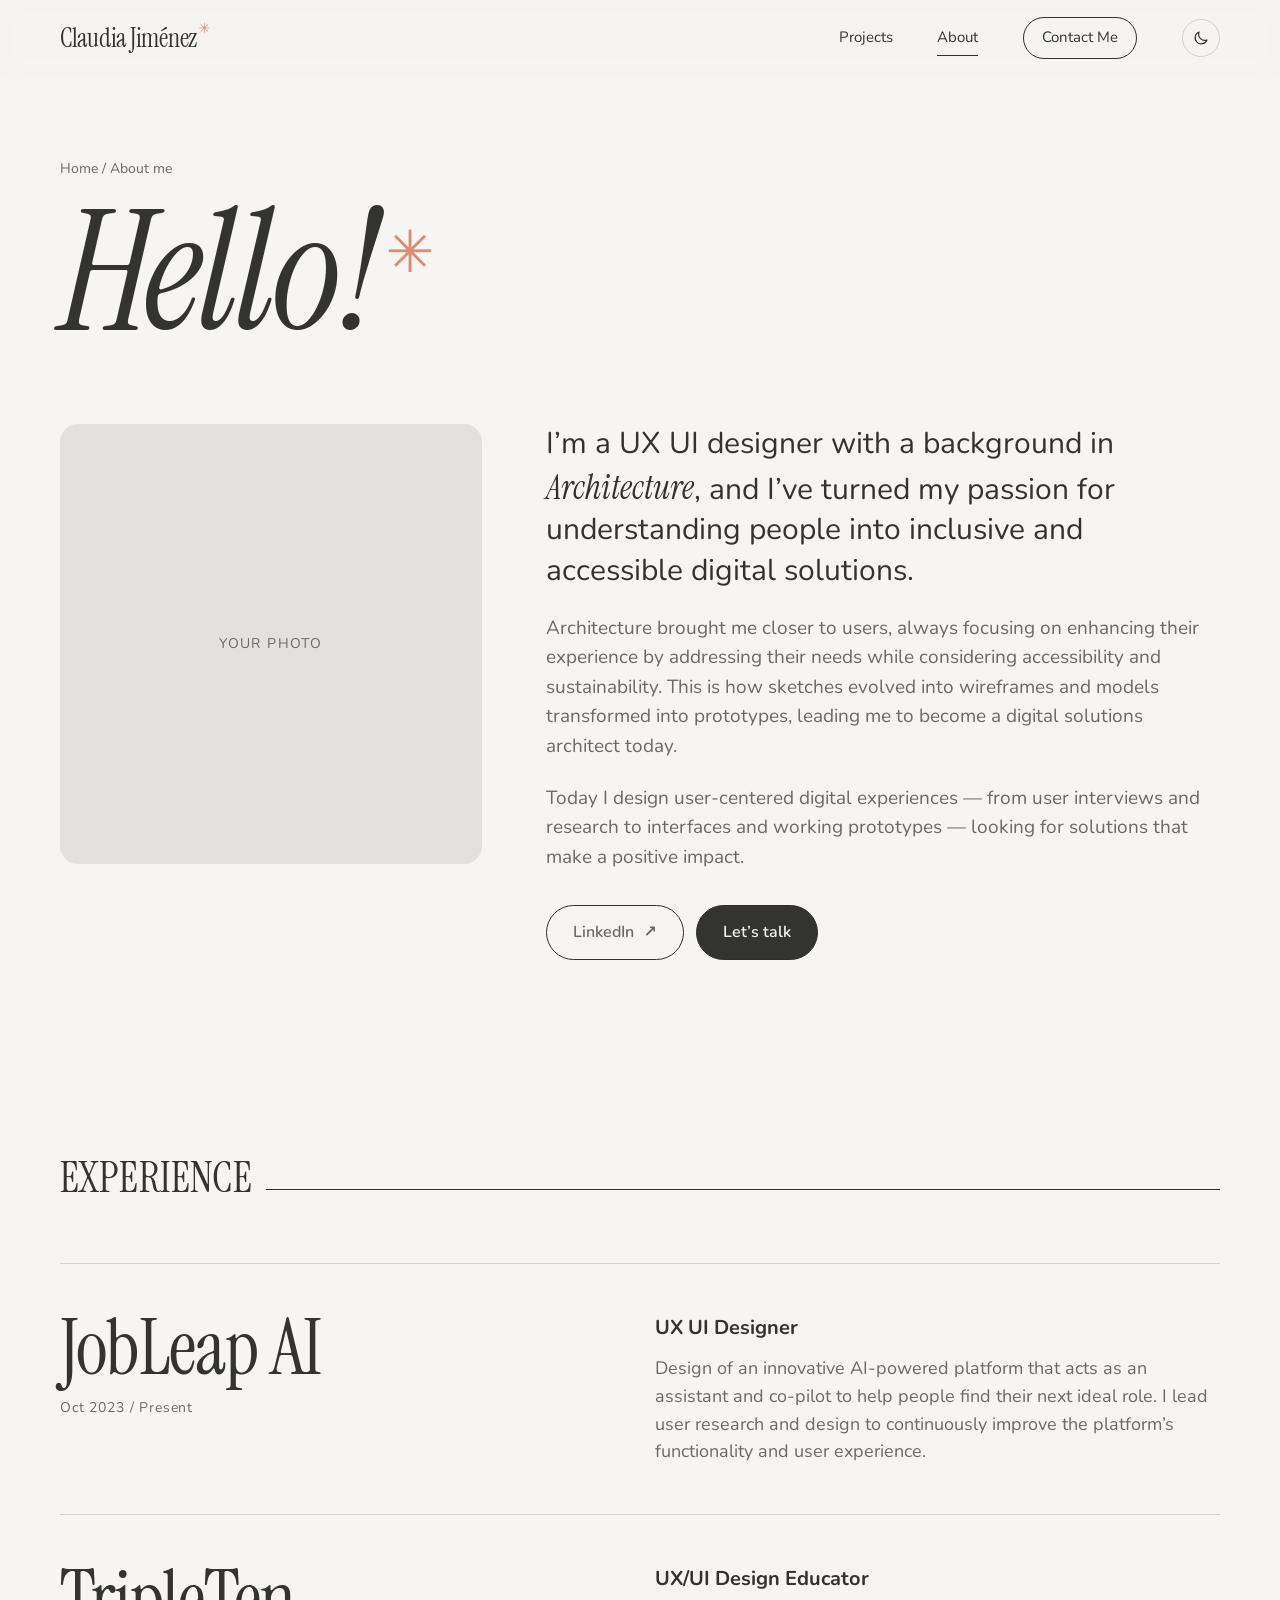
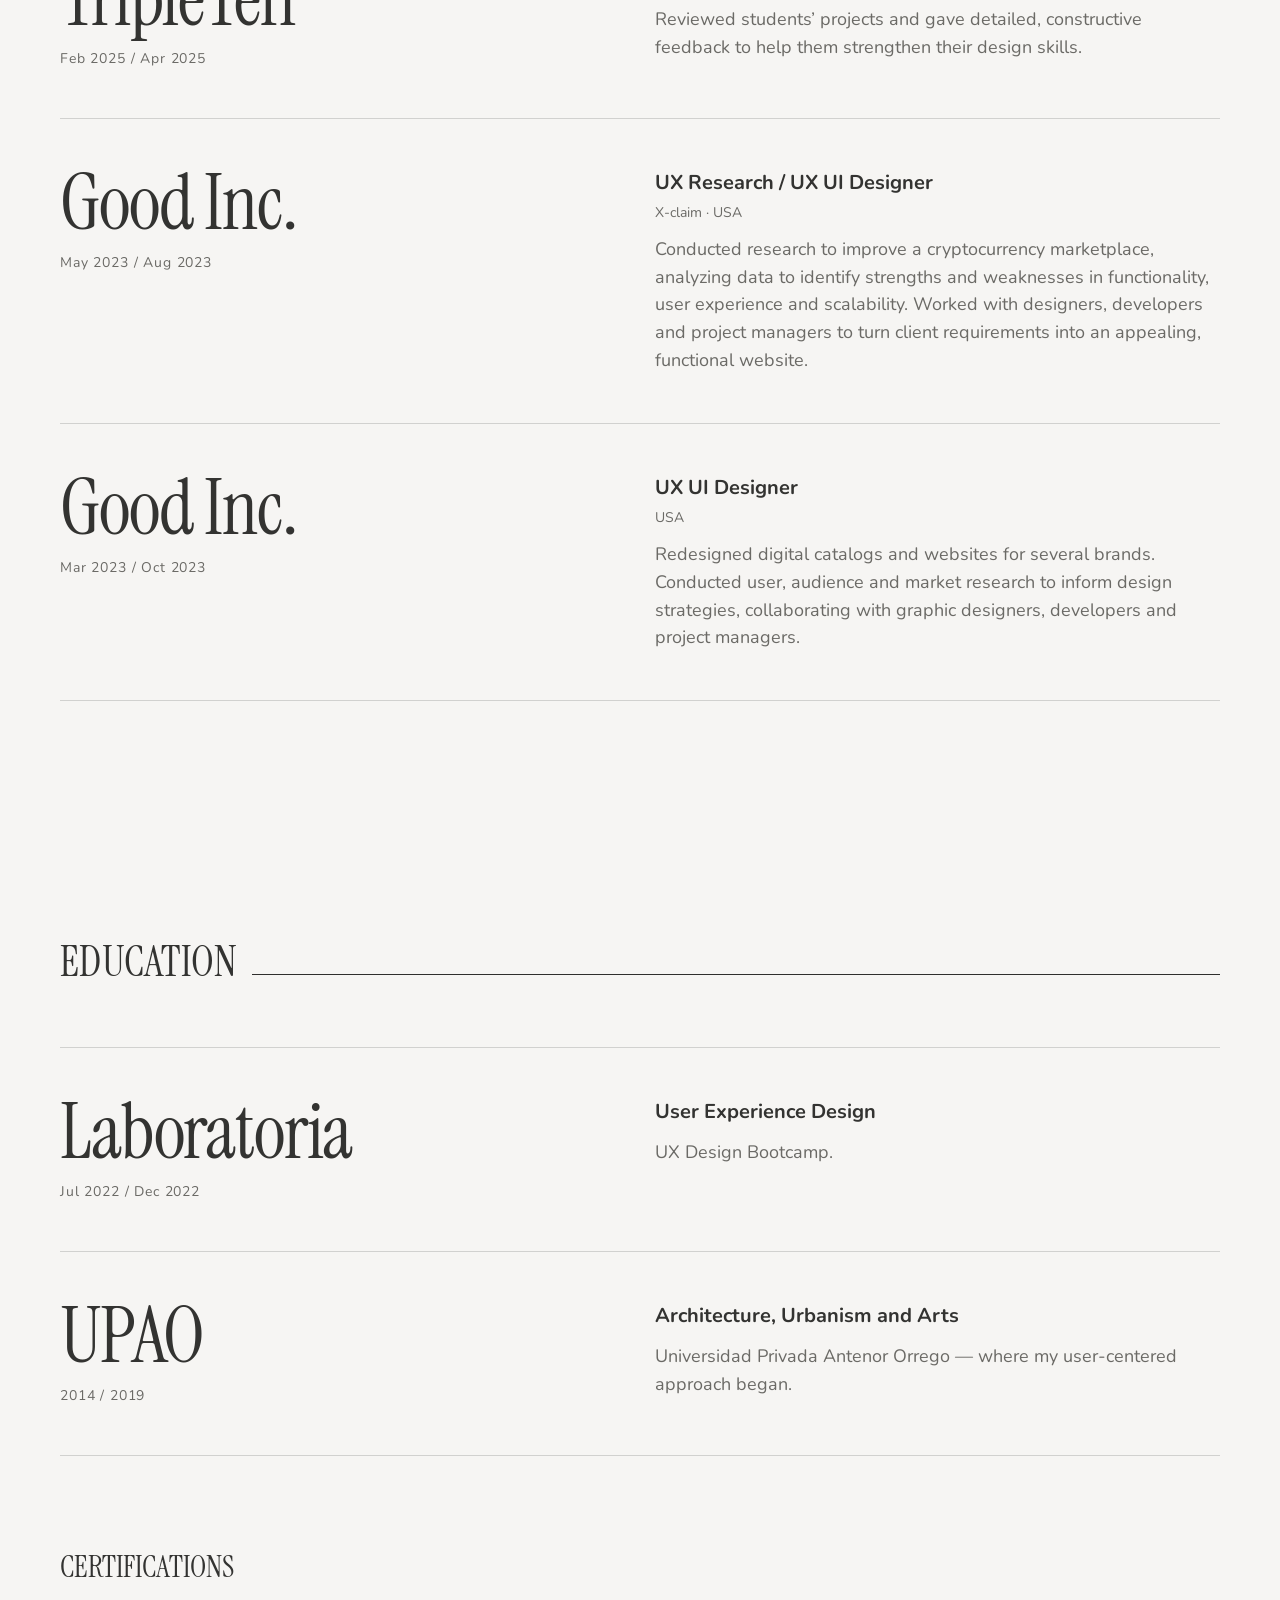
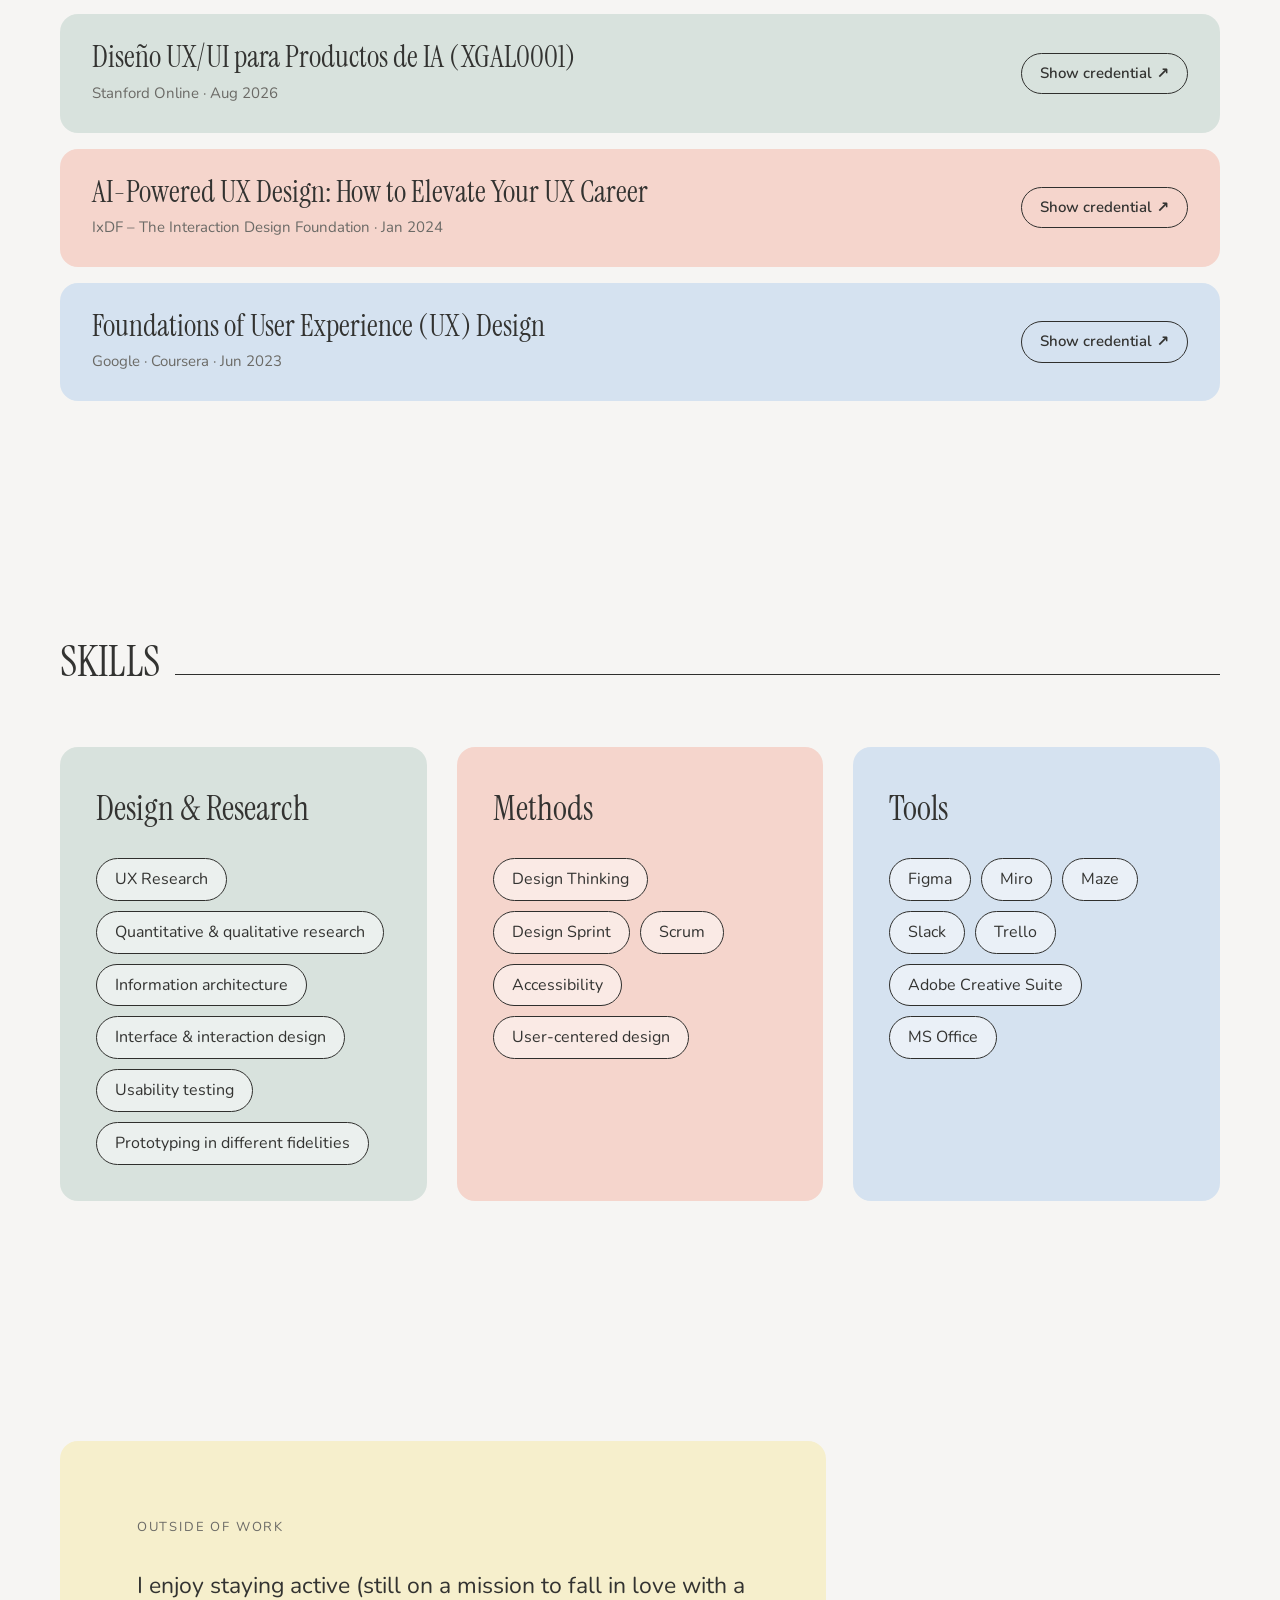
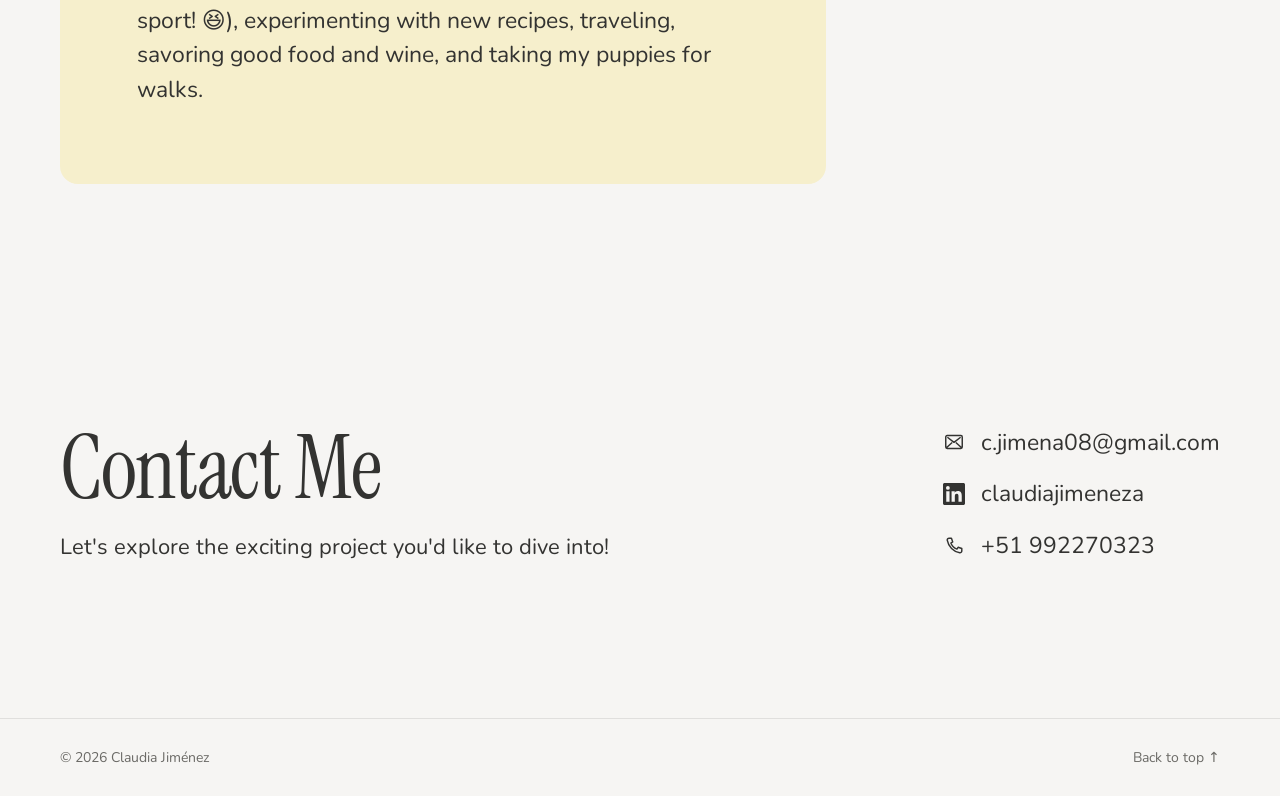
==== commit 7e1c03c2: "Add light/dark theme with system default and nav toggle All colors are now CSS custom properties on " ====
--- a/about.html
+++ b/about.html
@@ -11,6 +11,13 @@
   <link rel="preconnect" href="https://fonts.googleapis.com" />
   <link rel="preconnect" href="https://fonts.gstatic.com" crossorigin />
   <link href="https://fonts.googleapis.com/css2?family=Instrument+Serif:ital@0;1&family=Nunito:wght@400;500;600;700&display=swap" rel="stylesheet" />
+  <script>
+    /* Apply the saved theme before first paint to avoid a flash (logic: script.js) */
+    (function (d) {
+      var t; try { t = localStorage.getItem('theme'); } catch (e) {}
+      if (t === 'light' || t === 'dark') d.setAttribute('data-theme', t);
+    })(document.documentElement);
+  </script>
   <link rel="stylesheet" href="styles.css" />
 </head>
 <body>
@@ -26,6 +33,12 @@
         <a href="projects.html">Projects</a>
         <a href="about.html" class="is-active" aria-current="page">About</a>
         <a href="#contact" class="pill">Contact Me</a>
+        <div class="nav__tools">
+          <button type="button" class="icon-btn theme-toggle" aria-pressed="false" aria-label="Dark mode">
+            <svg class="i-moon" viewBox="0 0 24 24" aria-hidden="true"><path d="M20 14.6A8.2 8.2 0 0 1 9.4 4 8.2 8.2 0 1 0 20 14.6Z" fill="none" stroke="currentColor" stroke-width="1.6" stroke-linejoin="round"/></svg>
+            <svg class="i-sun" viewBox="0 0 24 24" aria-hidden="true"><circle cx="12" cy="12" r="4" fill="none" stroke="currentColor" stroke-width="1.6"/><path d="M12 2.8v2.1M12 19.1v2.1M2.8 12h2.1M19.1 12h2.1M5.5 5.5 7 7M17 17l1.5 1.5M5.5 18.5 7 17M17 7l1.5-1.5" fill="none" stroke="currentColor" stroke-width="1.6" stroke-linecap="round"/></svg>
+          </button>
+        </div>
       </nav>
     </div>
   </header>
--- a/styles.css
+++ b/styles.css
@@ -1,19 +1,92 @@
+/* ---------- THEME TOKENS ----------
+   Every color lives here. Dark values are declared twice: once for the system
+   preference (unless the visitor picked light) and once for an explicit
+   data-theme="dark", so the page follows the OS until the nav toggle is used. */
 :root {
+  color-scheme: light;
   --bg: #f6f5f3;
   --ink: #333331;
   --muted: #6b6a66;
-  --line: #2f2f2d;
+  --line: #2f2f2d;                        /* strong lines: pills, buttons, title rules */
+  --line-soft: rgba(0,0,0,.15);           /* dividers, card outlines */
+  --line-faint: rgba(0,0,0,.09);          /* nav / footer borders */
+  --surface: rgba(255,255,255,.45);       /* card body over a pastel */
+  --surface-tag: rgba(255,255,255,.5);
+  --surface-placeholder: rgba(255,255,255,.75);
+  --hover: #fff;
+  --shadow: rgba(0,0,0,.3);
+  --nav-bg: color-mix(in srgb, var(--bg) 82%, transparent);
   --sage: #d8e2dd;
   --blush: #f5d5cc;
   --sky: #d5e2f0;
   --butter: #f6efcc;
   --stone: #e2e1df;
   --accent: #e08a74;
+  --blob-a: var(--blush);
+  --blob-b: var(--sage);
+  --blob-c: var(--butter);
+  --blob-opacity: .9;
+  --show-light: block;                    /* display value for light-only / dark-only bits */
+  --show-dark: none;
   --radius: 18px;
   --serif: "Instrument Serif", Georgia, "Times New Roman", serif;
   --sans: "Nunito", system-ui, -apple-system, "Segoe UI", sans-serif;
   --max: 1160px;
   --gutter: clamp(16px, 5vw, 60px);
+}
+@media (prefers-color-scheme: dark) {
+  :root:not([data-theme="light"]) {
+    color-scheme: dark;
+    --bg: #1c1b19;
+    --ink: #ecebe7;
+    --muted: #a8a6a0;
+    --line: #d6d4ce;
+    --line-soft: rgba(255,255,255,.16);
+    --line-faint: rgba(255,255,255,.09);
+    --surface: rgba(0,0,0,.14);
+    --surface-tag: rgba(255,255,255,.06);
+    --surface-placeholder: rgba(255,255,255,.07);
+    --hover: #262522;
+    --shadow: rgba(0,0,0,.7);
+    --sage: #2b3833;
+    --blush: #3f2c27;
+    --sky: #28323f;
+    --butter: #39331f;
+    --stone: #2c2b28;
+    --accent: #eb9a84;
+    --blob-a: #5a3830;
+    --blob-b: #2f4a3f;
+    --blob-c: #4a4126;
+    --blob-opacity: .7;
+    --show-light: none;
+    --show-dark: block;
+  }
+}
+:root[data-theme="dark"] {
+  color-scheme: dark;
+  --bg: #1c1b19;
+  --ink: #ecebe7;
+  --muted: #a8a6a0;
+  --line: #d6d4ce;
+  --line-soft: rgba(255,255,255,.16);
+  --line-faint: rgba(255,255,255,.09);
+  --surface: rgba(0,0,0,.14);
+  --surface-tag: rgba(255,255,255,.06);
+  --surface-placeholder: rgba(255,255,255,.07);
+  --hover: #262522;
+  --shadow: rgba(0,0,0,.7);
+  --sage: #2b3833;
+  --blush: #3f2c27;
+  --sky: #28323f;
+  --butter: #39331f;
+  --stone: #2c2b28;
+  --accent: #eb9a84;
+  --blob-a: #5a3830;
+  --blob-b: #2f4a3f;
+  --blob-c: #4a4126;
+  --blob-opacity: .7;
+  --show-light: none;
+  --show-dark: block;
 }
 
 * { box-sizing: border-box; }
@@ -44,13 +117,13 @@
 /* ---------- NAV ---------- */
 .nav {
   position: sticky; top: 0; z-index: 50;
-  background: color-mix(in srgb, var(--bg) 82%, transparent);
+  background: var(--nav-bg);
   backdrop-filter: blur(10px);
   -webkit-backdrop-filter: blur(10px);
   border-bottom: 1px solid transparent;
   transition: border-color .3s;
 }
-.nav.is-scrolled { border-bottom-color: rgba(0,0,0,.08); }
+.nav.is-scrolled { border-bottom-color: var(--line-faint); }
 .nav__inner { display: flex; align-items: center; justify-content: space-between; height: 76px; }
 .nav__logo { font-family: var(--serif); font-size: 26px; text-decoration: none; letter-spacing: -.01em; }
 .nav__logo .star { font-size: 14px; vertical-align: top; }
@@ -72,8 +145,21 @@
 .nav.is-open .nav__toggle span:first-child { transform: translateY(4.5px) rotate(45deg); }
 .nav.is-open .nav__toggle span:last-child { transform: translateY(-4.5px) rotate(-45deg); }
 
+/* nav tools: theme toggle (+ language switch) */
+.nav__tools { display: flex; align-items: center; gap: 10px; }
+.icon-btn {
+  width: 38px; height: 38px; padding: 0; display: grid; place-items: center;
+  background: none; color: inherit; border: 1px solid var(--line-soft); border-radius: 99px;
+  cursor: pointer; transition: border-color .25s, background .25s;
+}
+.icon-btn:hover { border-color: var(--line); background: var(--surface-tag); }
+.icon-btn svg { width: 18px; height: 18px; }
+.theme-toggle .i-moon { display: var(--show-light); }  /* light theme: offer dark */
+.theme-toggle .i-sun { display: var(--show-dark); }
+button:focus-visible, .pill:focus-visible, .btn:focus-visible { outline: 2px solid var(--ink); outline-offset: 3px; }
+
 /* ---------- HERO ---------- */
-.hero { position: relative; overflow-x: clip; padding-top: clamp(80px, 14vh, 160px); padding-bottom: clamp(80px, 14vh, 160px); }
+.hero { position: relative; padding-top: clamp(80px, 14vh, 160px); padding-bottom: clamp(80px, 14vh, 160px); }
 .eyebrow { font-size: 13px; letter-spacing: .14em; text-transform: uppercase; color: var(--muted); margin-bottom: 22px; }
 .hero__title { font-family: var(--serif); font-size: clamp(58px, 10vw, 136px); line-height: .95; letter-spacing: -.02em; }
 .hero__title em { font-style: italic; }
@@ -82,10 +168,10 @@
 .hero__blob {
   position: absolute; z-index: -1; right: -6%; top: 6%;
   width: min(520px, 70vw); aspect-ratio: 1;
-  background: radial-gradient(circle at 40% 40%, var(--blush), transparent 62%),
-              radial-gradient(circle at 70% 65%, var(--sage), transparent 58%),
-              radial-gradient(circle at 35% 75%, var(--butter), transparent 55%);
-  filter: blur(30px); opacity: .9;
+  background: radial-gradient(circle at 40% 40%, var(--blob-a), transparent 62%),
+              radial-gradient(circle at 70% 65%, var(--blob-b), transparent 58%),
+              radial-gradient(circle at 35% 75%, var(--blob-c), transparent 55%);
+  filter: blur(30px); opacity: var(--blob-opacity);
   animation: float 14s ease-in-out infinite alternate;
 }
 @keyframes float { to { transform: translate(-30px, 30px) scale(1.06); } }
@@ -117,13 +203,13 @@
   background: var(--card); border-radius: var(--radius); overflow: hidden;
   transition: transform .4s ease, box-shadow .4s ease;
 }
-.card:hover { transform: translateY(-4px); box-shadow: 0 24px 50px -30px rgba(0,0,0,.3); }
+.card:hover { transform: translateY(-4px); box-shadow: 0 24px 50px -30px var(--shadow); }
 .card:focus-visible { outline: 2px solid var(--ink); outline-offset: 4px; }
 .card__media { padding: clamp(20px, 3vw, 36px) clamp(20px, 3vw, 36px) 0; aspect-ratio: 16 / 10; display: flex; align-items: flex-end; justify-content: center; overflow: hidden; }
 .card__media img, .card__media .placeholder { width: 100%; height: 100%; min-height: 0; object-fit: cover; object-position: top; border-radius: 12px 12px 0 0; transition: transform .6s ease; }
 .card__media .placeholder--phone { width: 46%; max-width: 220px; border-radius: 26px 26px 0 0; }
 .card:hover .card__media img, .card:hover .card__media .placeholder { transform: translateY(-6px) scale(1.02); }
-.card__body { display: flex; flex-direction: column; gap: 10px; padding: clamp(24px, 3vw, 36px); background: rgba(255,255,255,.45); flex: 1; }
+.card__body { display: flex; flex-direction: column; gap: 10px; padding: clamp(24px, 3vw, 36px); background: var(--surface); flex: 1; }
 .card__meta { font-size: 13px; letter-spacing: .1em; text-transform: uppercase; color: var(--muted); }
 .card__title { font-family: var(--serif); font-size: clamp(34px, 3.4vw, 48px); line-height: 1; letter-spacing: -.015em; }
 .card__desc { font-size: 17px; max-width: 46ch; }
@@ -147,14 +233,14 @@
 
 .tags { list-style: none; display: flex; flex-wrap: wrap; gap: 10px; margin: 0; padding: 0; }
 .tags li { border: 1px solid var(--line); border-radius: 99px; padding: 4px 14px; font-size: 14px; }
-.tags--lg li { font-size: 16px; padding: 8px 18px; background: rgba(255,255,255,.5); }
+.tags--lg li { font-size: 16px; padding: 8px 18px; background: var(--surface-tag); }
 
 .placeholder {
   width: 100%; height: 100%; min-height: 300px; border-radius: 12px;
-  background: rgba(255,255,255,.75);
+  background: var(--surface-placeholder);
   display: grid; place-items: center;
   color: var(--muted); font-size: 14px; letter-spacing: .1em; text-transform: uppercase;
-  border: 1px dashed rgba(0,0,0,.15);
+  border: 1px dashed var(--line-soft);
 }
 .placeholder--phone { width: 200px; min-height: 380px; margin-inline: auto; border-radius: 28px; }
 
@@ -183,9 +269,9 @@
 .timeline { list-style: none; margin: 0; padding: 0; }
 .timeline__item {
   display: grid; grid-template-columns: 220px 1fr; gap: 30px;
-  padding-block: 32px; border-top: 1px solid rgba(0,0,0,.15);
-}
-.timeline__item:last-child { border-bottom: 1px solid rgba(0,0,0,.15); }
+  padding-block: 32px; border-top: 1px solid var(--line-soft);
+}
+.timeline__item:last-child { border-bottom: 1px solid var(--line-soft); }
 .timeline__date { font-size: 15px; letter-spacing: .06em; color: var(--muted); padding-top: 8px; }
 .timeline__item h3 { font-family: var(--serif); font-size: clamp(28px, 3vw, 38px); line-height: 1.1; margin-bottom: 8px; }
 .timeline__item .at { color: var(--muted); }
@@ -201,7 +287,7 @@
 .contact__list a { text-decoration: none; background: linear-gradient(currentColor, currentColor) 0 100% / 0 1px no-repeat; transition: background-size .35s; overflow-wrap: anywhere; }
 .contact__list a:hover { background-size: 100% 1px; }
 
-.footer { display: flex; justify-content: space-between; padding-block: 28px; border-top: 1px solid rgba(0,0,0,.12); font-size: 14px; color: var(--muted); }
+.footer { display: flex; justify-content: space-between; padding-block: 28px; border-top: 1px solid var(--line-faint); font-size: 14px; color: var(--muted); }
 .footer a { text-decoration: none; }
 
 /* ---------- REVEAL ---------- */
@@ -236,12 +322,13 @@
     position: absolute; top: 76px; left: 0; right: 0;
     flex-direction: column; align-items: flex-start; gap: 6px;
     padding: 16px var(--gutter) 28px; background: var(--bg);
-    border-bottom: 1px solid rgba(0,0,0,.08);
+    border-bottom: 1px solid var(--line-faint);
     font-size: 20px;
     opacity: 0; pointer-events: none; transform: translateY(-8px); transition: opacity .25s, transform .25s;
   }
   .nav.is-open .nav__links { opacity: 1; pointer-events: auto; transform: none; }
   .pill { margin-top: 10px; }
+  .nav__tools { margin-top: 18px; gap: 12px; }
   .contact { flex-direction: column; align-items: flex-start; }
 }
 
@@ -265,8 +352,8 @@
 .intro__actions { display: flex; flex-wrap: wrap; gap: 12px; margin-top: 10px; }
 
 .jobs { list-style: none; margin: 0; padding: 0; }
-.job { display: grid; grid-template-columns: 1fr 1fr; gap: 30px; padding-block: clamp(28px, 4vw, 48px); border-top: 1px solid rgba(0,0,0,.15); }
-.job:last-child { border-bottom: 1px solid rgba(0,0,0,.15); }
+.job { display: grid; grid-template-columns: 1fr 1fr; gap: 30px; padding-block: clamp(28px, 4vw, 48px); border-top: 1px solid var(--line-soft); }
+.job:last-child { border-bottom: 1px solid var(--line-soft); }
 .job__company { font-family: var(--serif); font-size: clamp(44px, 6vw, 84px); line-height: .95; letter-spacing: -.015em; }
 .job__date { display: block; margin-top: 12px; font-size: 14px; letter-spacing: .06em; color: var(--muted); }
 .job__body h4 { margin: 0 0 4px; font-size: 20px; font-weight: 700; }
@@ -296,7 +383,7 @@
 /* ---------- CASE STUDY ---------- */
 .case { padding-bottom: clamp(36px, 5vw, 60px); }
 .case__title { font-family: var(--serif); font-size: clamp(60px, 10vw, 140px); line-height: .92; letter-spacing: -.02em; margin-bottom: 28px; }
-.facts { display: grid; grid-template-columns: repeat(auto-fit, minmax(180px, 1fr)); gap: 24px; margin: clamp(40px, 5vw, 64px) 0 0; padding-top: 28px; border-top: 1px solid rgba(0,0,0,.15); }
+.facts { display: grid; grid-template-columns: repeat(auto-fit, minmax(180px, 1fr)); gap: 24px; margin: clamp(40px, 5vw, 64px) 0 0; padding-top: 28px; border-top: 1px solid var(--line-soft); }
 .fact dt { font-size: 13px; letter-spacing: .1em; text-transform: uppercase; color: var(--muted); margin-bottom: 6px; }
 .fact dd { margin: 0; font-size: 17px; }
 .case__cover { background: var(--card); border-radius: var(--radius); padding: clamp(28px, 6vw, 80px) clamp(28px, 6vw, 80px) 0; display: flex; justify-content: center; overflow: hidden; }
@@ -307,9 +394,9 @@
 .callout .eyebrow { margin: 0; }
 
 .pager { display: grid; grid-template-columns: 1fr 1fr; gap: 30px; padding-top: clamp(20px, 4vw, 40px); }
-.pager__link { display: flex; flex-direction: column; gap: 10px; padding: clamp(24px, 4vw, 44px); border: 1px solid rgba(0,0,0,.15); border-radius: var(--radius); text-decoration: none; transition: background .3s, border-color .3s; }
+.pager__link { display: flex; flex-direction: column; gap: 10px; padding: clamp(24px, 4vw, 44px); border: 1px solid var(--line-soft); border-radius: var(--radius); text-decoration: none; transition: background .3s, border-color .3s; }
 .pager__link--next { text-align: right; align-items: flex-end; }
-.pager__link:hover { background: #fff; border-color: var(--line); }
+.pager__link:hover { background: var(--hover); border-color: var(--line); }
 .pager__label { font-size: 13px; letter-spacing: .1em; text-transform: uppercase; color: var(--muted); }
 .pager__title { font-family: var(--serif); font-size: clamp(32px, 4vw, 52px); line-height: 1; }
 .pager__link--prev:hover .arrow { transform: translateX(-5px); }
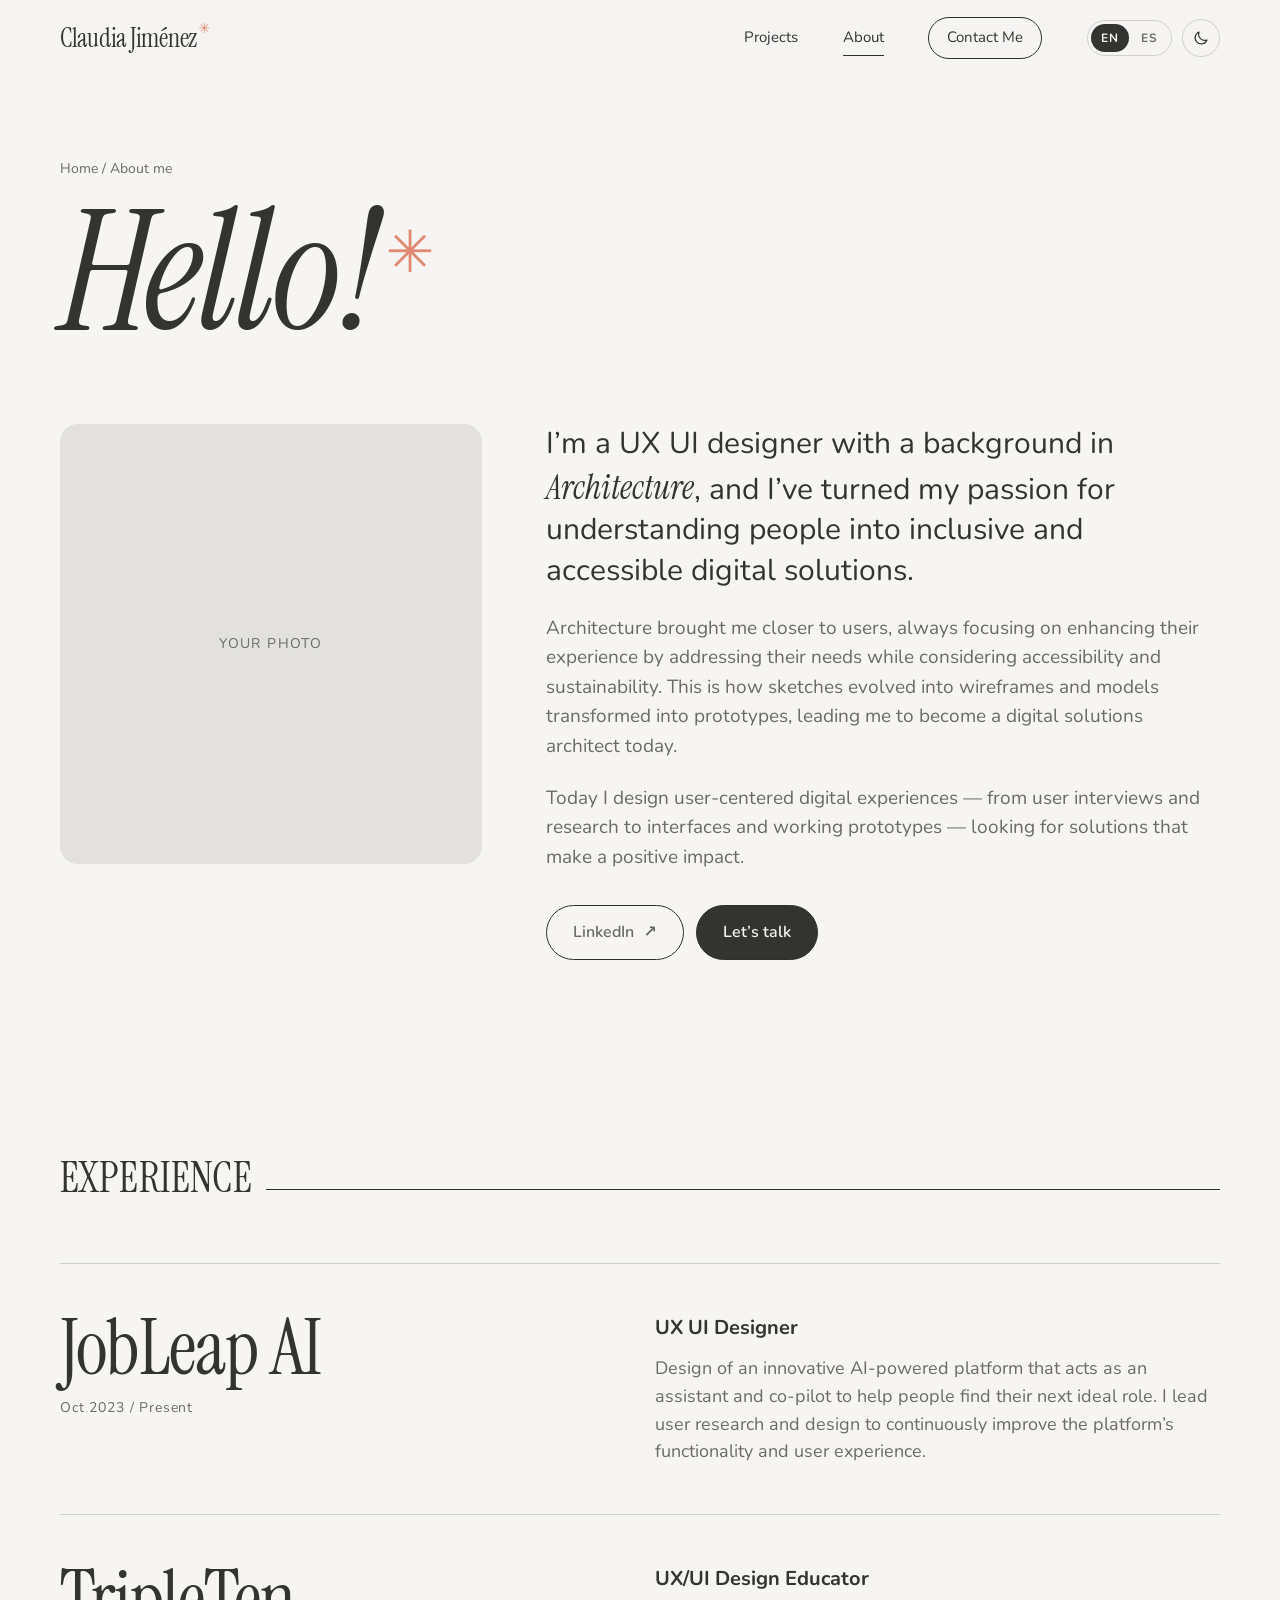
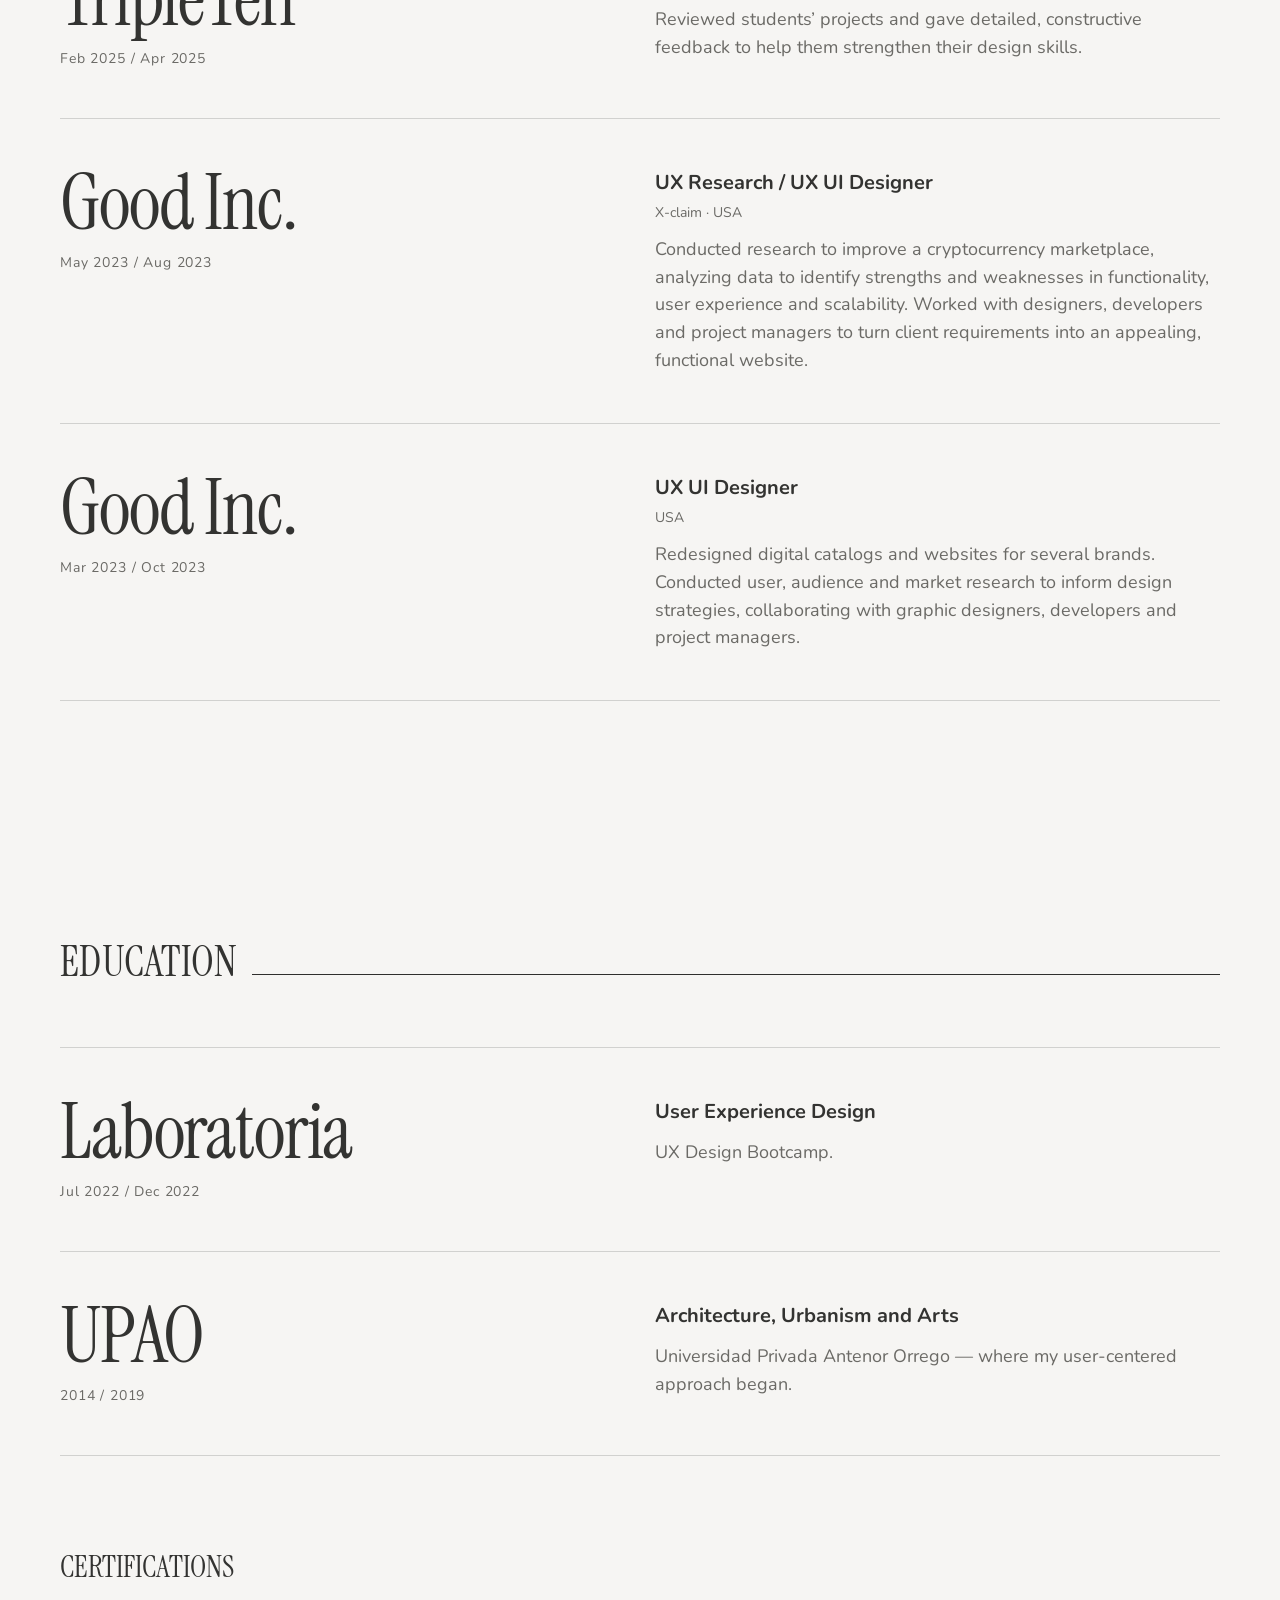
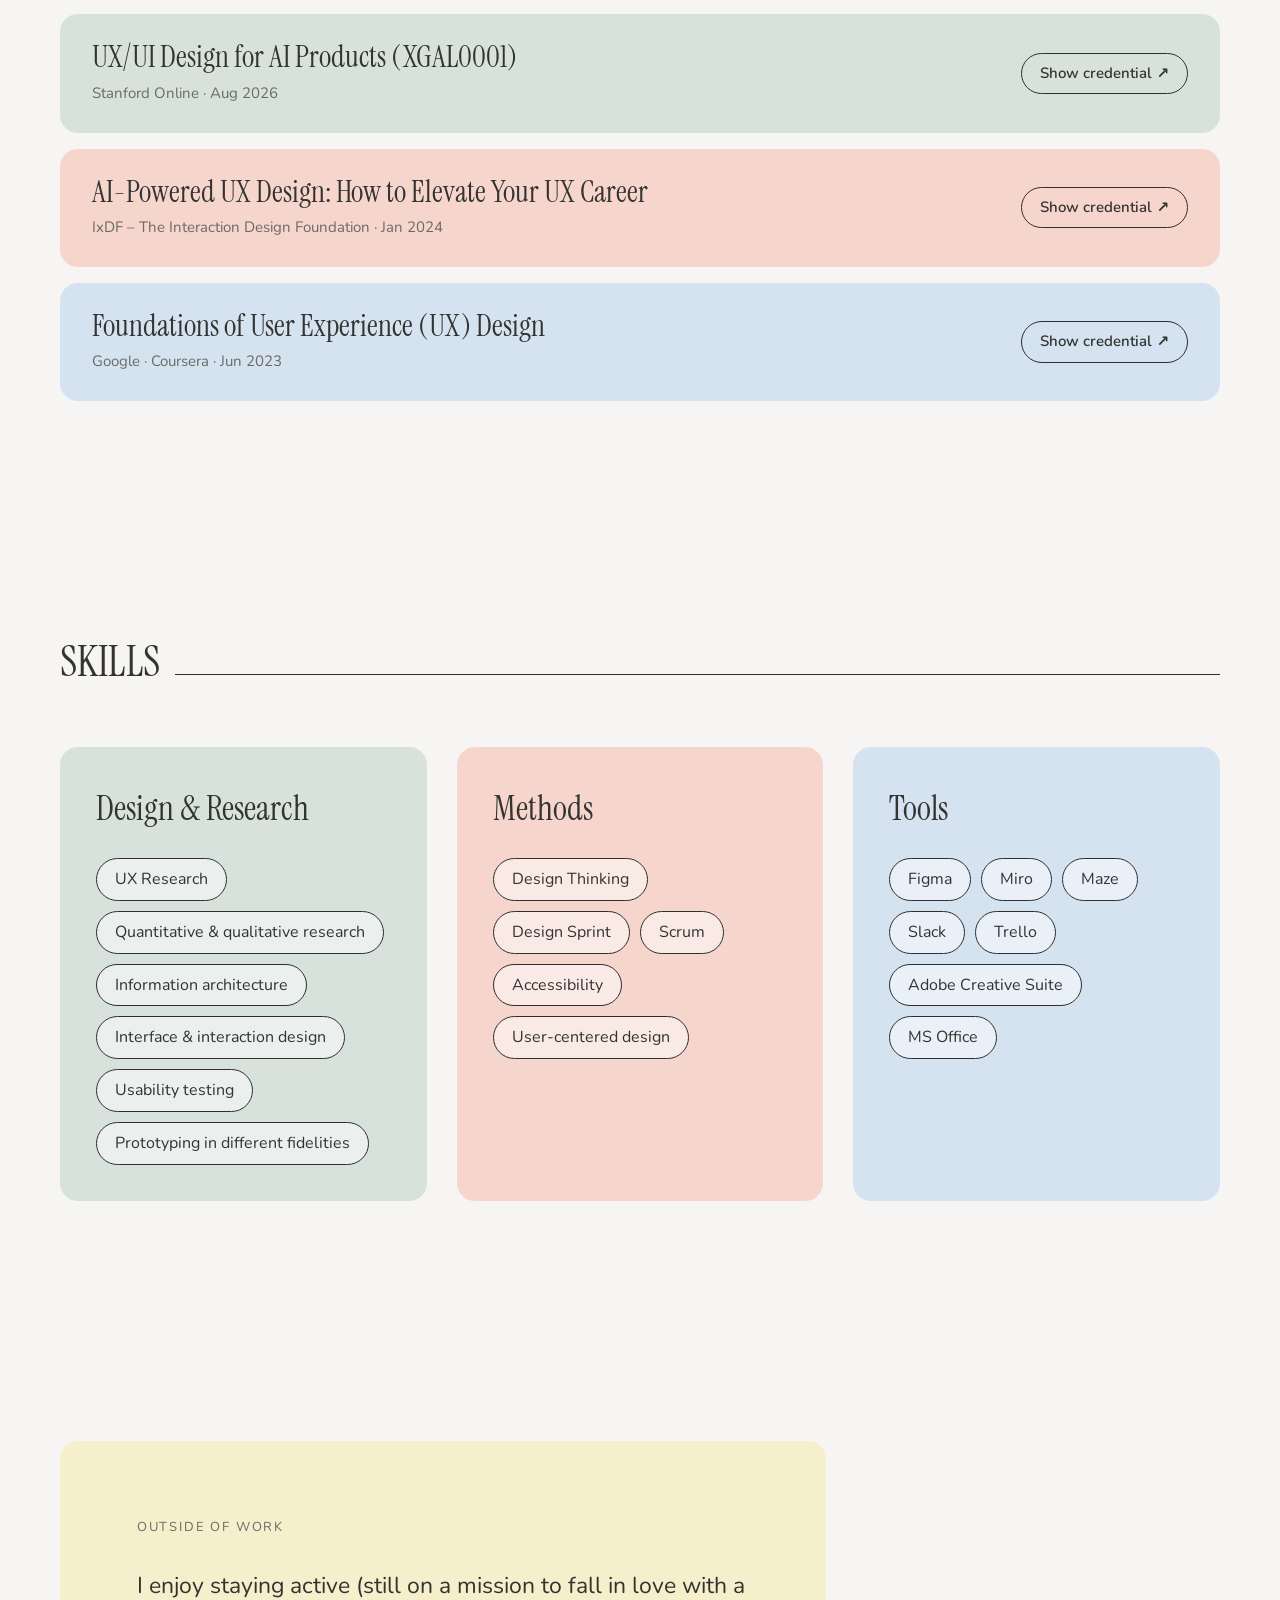
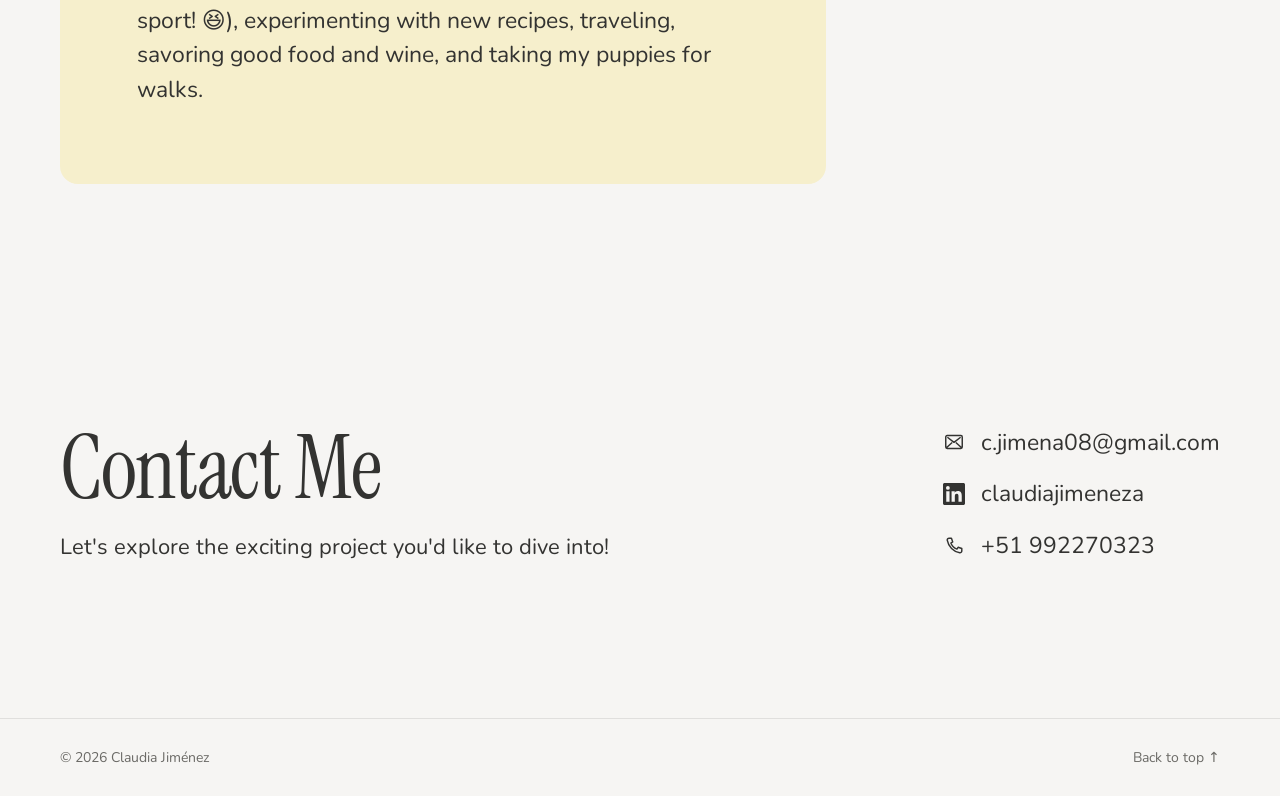
==== commit 47505181: "Add English/Spanish versions of every page with an EN/ES switch Text is written side by side as <spa" ====
--- a/about.html
+++ b/about.html
@@ -1,9 +1,21 @@
 <!doctype html>
-<html lang="en">
+<html lang="en" data-lang="en">
 <head>
   <meta charset="utf-8" />
   <meta name="viewport" content="width=device-width, initial-scale=1" />
-  <title>About · Claudia Jiménez</title>
+  <title data-en="About · Claudia Jiménez" data-es="Sobre mí · Claudia Jiménez">About · Claudia Jiménez</title>
+  <script>
+    /* Apply saved theme + language before first paint to avoid a flash (logic: script.js) */
+    (function (d) {
+      var get = function (k) { try { return localStorage.getItem(k); } catch (e) { return null; } };
+      var t = get('theme'), l = get('lang');
+      if (t === 'light' || t === 'dark') d.setAttribute('data-theme', t);
+      if (l !== 'en' && l !== 'es') l = /^es\b/i.test(navigator.language || '') ? 'es' : 'en';
+      d.lang = l; d.setAttribute('data-lang', l);
+      var ti = document.querySelector('title');
+      if (ti && ti.getAttribute('data-' + l)) document.title = ti.getAttribute('data-' + l);
+    })(document.documentElement);
+  </script>
   <meta name="description" content="Claudia Jiménez — UX/UI designer creating digital products with a user-first mindset." />
   <meta property="og:title" content="Claudia Jiménez · UX/UI Designer" />
   <meta property="og:description" content="UX/UI designer creating digital products with a user-first mindset." />
@@ -11,17 +23,10 @@
   <link rel="preconnect" href="https://fonts.googleapis.com" />
   <link rel="preconnect" href="https://fonts.gstatic.com" crossorigin />
   <link href="https://fonts.googleapis.com/css2?family=Instrument+Serif:ital@0;1&family=Nunito:wght@400;500;600;700&display=swap" rel="stylesheet" />
-  <script>
-    /* Apply the saved theme before first paint to avoid a flash (logic: script.js) */
-    (function (d) {
-      var t; try { t = localStorage.getItem('theme'); } catch (e) {}
-      if (t === 'light' || t === 'dark') d.setAttribute('data-theme', t);
-    })(document.documentElement);
-  </script>
   <link rel="stylesheet" href="styles.css" />
 </head>
 <body>
-  <a class="skip" href="#main">Skip to content</a>
+  <a class="skip" href="#main"><span data-l="en">Skip to content</span><span data-l="es">Saltar al contenido</span></a>
 
   <header class="nav" id="top">
     <div class="container nav__inner">
@@ -30,11 +35,15 @@
         <span></span><span></span>
       </button>
       <nav id="nav-links" class="nav__links">
-        <a href="projects.html">Projects</a>
-        <a href="about.html" class="is-active" aria-current="page">About</a>
-        <a href="#contact" class="pill">Contact Me</a>
+        <a href="projects.html"><span data-l="en">Projects</span><span data-l="es">Proyectos</span></a>
+        <a href="about.html" class="is-active" aria-current="page"><span data-l="en">About</span><span data-l="es">Sobre mí</span></a>
+        <a href="#contact" class="pill"><span data-l="en">Contact Me</span><span data-l="es">Contáctame</span></a>
         <div class="nav__tools">
-          <button type="button" class="icon-btn theme-toggle" aria-pressed="false" aria-label="Dark mode">
+          <div class="lang" role="group" aria-label="Language" data-en-aria-label="Language" data-es-aria-label="Idioma">
+            <button type="button" class="lang__btn" data-set-lang="en" lang="en" aria-label="English" aria-pressed="true">EN</button>
+            <button type="button" class="lang__btn" data-set-lang="es" lang="es" aria-label="Español" aria-pressed="false">ES</button>
+          </div>
+          <button type="button" class="icon-btn theme-toggle" aria-pressed="false" aria-label="Dark mode" data-en-aria-label="Dark mode" data-es-aria-label="Modo oscuro">
             <svg class="i-moon" viewBox="0 0 24 24" aria-hidden="true"><path d="M20 14.6A8.2 8.2 0 0 1 9.4 4 8.2 8.2 0 1 0 20 14.6Z" fill="none" stroke="currentColor" stroke-width="1.6" stroke-linejoin="round"/></svg>
             <svg class="i-sun" viewBox="0 0 24 24" aria-hidden="true"><circle cx="12" cy="12" r="4" fill="none" stroke="currentColor" stroke-width="1.6"/><path d="M12 2.8v2.1M12 19.1v2.1M2.8 12h2.1M19.1 12h2.1M5.5 5.5 7 7M17 17l1.5 1.5M5.5 18.5 7 17M17 7l1.5-1.5" fill="none" stroke="currentColor" stroke-width="1.6" stroke-linecap="round"/></svg>
           </button>
@@ -46,32 +55,40 @@
   <main id="main">
     <!-- INTRO -->
     <section class="intro container">
-      <p class="crumb reveal"><a href="index.html">Home</a> / About me</p>
-      <h1 class="intro__title reveal"><em>Hello!</em><span class="star">✳</span></h1>
+      <p class="crumb reveal"><a href="index.html"><span data-l="en">Home</span><span data-l="es">Inicio</span></a> / <span data-l="en">About me</span><span data-l="es">Sobre mí</span></p>
+      <h1 class="intro__title reveal"><em><span data-l="en">Hello!</span><span data-l="es">¡Hola!</span></em><span class="star">✳</span></h1>
 
       <div class="intro__grid">
         <div class="about__photo reveal">
-          <!-- Replace with: <img src="assets/claudia.jpg" alt="Portrait of Claudia Jiménez"> -->
-          <div class="placeholder">Your photo</div>
+          <!-- Replace with: <img src="assets/claudia.jpg" alt="Portrait of Claudia Jiménez" data-en-alt="Portrait of Claudia Jiménez" data-es-alt="Retrato de Claudia Jiménez"> -->
+          <div class="placeholder"><span data-l="en">Your photo</span><span data-l="es">Tu foto</span></div>
         </div>
         <div class="intro__text reveal">
           <p class="intro__lead">
-            I’m a UX UI designer with a background in <em>Architecture</em>, and I’ve turned my passion
-            for understanding people into inclusive and accessible digital solutions.
+            <span data-l="en">I’m a UX UI designer with a background in <em>Architecture</em>, and I’ve turned my passion
+            for understanding people into inclusive and accessible digital solutions.</span>
+            <span data-l="es">Soy diseñadora UX/UI con formación en <em>Arquitectura</em>, y he convertido mi pasión
+            por entender a las personas en soluciones digitales inclusivas y accesibles.</span>
           </p>
           <p>
-            Architecture brought me closer to users, always focusing on enhancing their experience by
+            <span data-l="en">Architecture brought me closer to users, always focusing on enhancing their experience by
             addressing their needs while considering accessibility and sustainability. This is how
             sketches evolved into wireframes and models transformed into prototypes, leading me to become
-            a digital solutions architect today.
+            a digital solutions architect today.</span>
+            <span data-l="es">La arquitectura me acercó a los usuarios: siempre buscaba mejorar su experiencia atendiendo
+            sus necesidades, sin perder de vista la accesibilidad y la sostenibilidad. Así, los bocetos se
+            convirtieron en wireframes y las maquetas en prototipos, hasta llevarme a ser hoy una
+            arquitecta de soluciones digitales.</span>
           </p>
           <p>
-            Today I design user-centered digital experiences — from user interviews and research to
-            interfaces and working prototypes — looking for solutions that make a positive impact.
+            <span data-l="en">Today I design user-centered digital experiences — from user interviews and research to
+            interfaces and working prototypes — looking for solutions that make a positive impact.</span>
+            <span data-l="es">Hoy diseño experiencias digitales centradas en el usuario —desde entrevistas e investigación
+            hasta interfaces y prototipos funcionales—, buscando soluciones que generen un impacto positivo.</span>
           </p>
           <div class="intro__actions">
             <a href="https://www.linkedin.com/in/claudiajimeneza" target="_blank" rel="noopener" class="btn">LinkedIn <span aria-hidden="true">↗</span></a>
-            <a href="#contact" class="btn btn--dark">Let’s talk</a>
+            <a href="#contact" class="btn btn--dark"><span data-l="en">Let’s talk</span><span data-l="es">Conversemos</span></a>
           </div>
         </div>
       </div>
@@ -79,37 +96,37 @@
 
     <!-- EXPERIENCE -->
     <section id="experience" class="section container">
-      <h2 class="section__title reveal"><span>Experience</span></h2>
+      <h2 class="section__title reveal"><span><span data-l="en">Experience</span><span data-l="es">Experiencia</span></span></h2>
       <ol class="jobs">
         <li class="job reveal">
           <div class="job__head">
             <h3 class="job__company">JobLeap AI</h3>
-            <span class="job__date">Oct 2023 / Present</span>
-          </div>
-          <div class="job__body">
-            <h4>UX UI Designer</h4>
-            <p>Design of an innovative AI-powered platform that acts as an assistant and co-pilot to help people find their next ideal role. I lead user research and design to continuously improve the platform’s functionality and user experience.</p>
+            <span class="job__date"><span data-l="en">Oct 2023 / Present</span><span data-l="es">Oct 2023 / Actualidad</span></span>
+          </div>
+          <div class="job__body">
+            <h4><span data-l="en">UX UI Designer</span><span data-l="es">Diseñadora UX/UI</span></h4>
+            <p><span data-l="en">Design of an innovative AI-powered platform that acts as an assistant and co-pilot to help people find their next ideal role. I lead user research and design to continuously improve the platform’s functionality and user experience.</span><span data-l="es">Diseño de una plataforma innovadora impulsada por IA que funciona como asistente y copiloto para ayudar a las personas a encontrar su próximo rol ideal. Lidero la investigación de usuarios y el diseño para mejorar continuamente la funcionalidad y la experiencia de la plataforma.</span></p>
           </div>
         </li>
         <li class="job reveal">
           <div class="job__head">
             <h3 class="job__company">TripleTen</h3>
-            <span class="job__date">Feb 2025 / Apr 2025</span>
-          </div>
-          <div class="job__body">
-            <h4>UX/UI Design Educator</h4>
-            <p>Reviewed students’ projects and gave detailed, constructive feedback to help them strengthen their design skills.</p>
+            <span class="job__date"><span data-l="en">Feb 2025 / Apr 2025</span><span data-l="es">Feb 2025 / Abr 2025</span></span>
+          </div>
+          <div class="job__body">
+            <h4><span data-l="en">UX/UI Design Educator</span><span data-l="es">Educadora de Diseño UX/UI</span></h4>
+            <p><span data-l="en">Reviewed students’ projects and gave detailed, constructive feedback to help them strengthen their design skills.</span><span data-l="es">Revisé proyectos de estudiantes y brindé retroalimentación detallada y constructiva para ayudarlos a fortalecer sus habilidades de diseño.</span></p>
           </div>
         </li>
         <li class="job reveal">
           <div class="job__head">
             <h3 class="job__company">Good Inc.</h3>
-            <span class="job__date">May 2023 / Aug 2023</span>
-          </div>
-          <div class="job__body">
-            <h4>UX Research / UX UI Designer</h4>
-            <span class="job__meta">X-claim · USA</span>
-            <p>Conducted research to improve a cryptocurrency marketplace, analyzing data to identify strengths and weaknesses in functionality, user experience and scalability. Worked with designers, developers and project managers to turn client requirements into an appealing, functional website.</p>
+            <span class="job__date"><span data-l="en">May 2023 / Aug 2023</span><span data-l="es">May 2023 / Ago 2023</span></span>
+          </div>
+          <div class="job__body">
+            <h4><span data-l="en">UX Research / UX UI Designer</span><span data-l="es">UX Research / Diseñadora UX/UI</span></h4>
+            <span class="job__meta">X-claim · <span data-l="en">USA</span><span data-l="es">EE. UU.</span></span>
+            <p><span data-l="en">Conducted research to improve a cryptocurrency marketplace, analyzing data to identify strengths and weaknesses in functionality, user experience and scalability. Worked with designers, developers and project managers to turn client requirements into an appealing, functional website.</span><span data-l="es">Realicé investigación para mejorar un marketplace de criptomonedas, analizando datos para identificar fortalezas y debilidades en funcionalidad, experiencia de usuario y escalabilidad. Trabajé con diseñadores, desarrolladores y project managers para convertir los requerimientos del cliente en un sitio web atractivo y funcional.</span></p>
           </div>
         </li>
         <li class="job reveal">
@@ -118,9 +135,9 @@
             <span class="job__date">Mar 2023 / Oct 2023</span>
           </div>
           <div class="job__body">
-            <h4>UX UI Designer</h4>
-            <span class="job__meta">USA</span>
-            <p>Redesigned digital catalogs and websites for several brands. Conducted user, audience and market research to inform design strategies, collaborating with graphic designers, developers and project managers.</p>
+            <h4><span data-l="en">UX UI Designer</span><span data-l="es">Diseñadora UX/UI</span></h4>
+            <span class="job__meta"><span data-l="en">USA</span><span data-l="es">EE. UU.</span></span>
+            <p><span data-l="en">Redesigned digital catalogs and websites for several brands. Conducted user, audience and market research to inform design strategies, collaborating with graphic designers, developers and project managers.</span><span data-l="es">Rediseñé catálogos digitales y sitios web para diversas marcas. Realicé investigación de usuarios, audiencia y mercado para orientar las estrategias de diseño, en colaboración con diseñadores gráficos, desarrolladores y project managers.</span></p>
           </div>
         </li>
       </ol>
@@ -128,16 +145,16 @@
 
     <!-- EDUCATION -->
     <section id="education" class="section container">
-      <h2 class="section__title reveal"><span>Education</span></h2>
+      <h2 class="section__title reveal"><span><span data-l="en">Education</span><span data-l="es">Educación</span></span></h2>
       <ol class="jobs">
         <li class="job reveal">
           <div class="job__head">
             <h3 class="job__company">Laboratoria</h3>
-            <span class="job__date">Jul 2022 / Dec 2022</span>
-          </div>
-          <div class="job__body">
-            <h4>User Experience Design</h4>
-            <p>UX Design Bootcamp.</p>
+            <span class="job__date"><span data-l="en">Jul 2022 / Dec 2022</span><span data-l="es">Jul 2022 / Dic 2022</span></span>
+          </div>
+          <div class="job__body">
+            <h4><span data-l="en">User Experience Design</span><span data-l="es">Diseño de Experiencia de Usuario</span></h4>
+            <p><span data-l="en">UX Design Bootcamp.</span><span data-l="es">Bootcamp de Diseño UX.</span></p>
           </div>
         </li>
         <li class="job reveal">
@@ -146,59 +163,59 @@
             <span class="job__date">2014 / 2019</span>
           </div>
           <div class="job__body">
-            <h4>Architecture, Urbanism and Arts</h4>
-            <p>Universidad Privada Antenor Orrego — where my user-centered approach began.</p>
+            <h4><span data-l="en">Architecture, Urbanism and Arts</span><span data-l="es">Arquitectura, Urbanismo y Artes</span></h4>
+            <p>Universidad Privada Antenor Orrego — <span data-l="en">where my user-centered approach began.</span><span data-l="es">donde nació mi enfoque centrado en el usuario.</span></p>
           </div>
         </li>
       </ol>
 
-      <h3 class="subhead reveal">Certifications</h3>
+      <h3 class="subhead reveal"><span data-l="en">Certifications</span><span data-l="es">Certificaciones</span></h3>
       <ul class="certs">
         <li class="cert reveal">
           <div>
-            <h4>Diseño UX/UI para Productos de IA (XGAL0001)</h4>
-            <span class="cert__issuer">Stanford Online · Aug 2026</span>
-          </div>
-          <a href="https://digitalcredential.stanford.edu/check/93597F97DFC740CD0BE966996C30CACFDD52B5F08014A9793001EB45234C125AS1VYUjgwZWFuM2VDMGVKK0lORmVrMVo3ZUpVb1lmaDlreFdsd2NweWk3Y0ROdmZG" target="_blank" rel="noopener" class="cert__link">Show credential <span aria-hidden="true">↗</span></a>
+            <h4><span data-l="en">UX/UI Design for AI Products</span><span data-l="es">Diseño UX/UI para Productos de IA</span> (XGAL0001)</h4>
+            <span class="cert__issuer">Stanford Online · <span data-l="en">Aug 2026</span><span data-l="es">Ago 2026</span></span>
+          </div>
+          <a href="https://digitalcredential.stanford.edu/check/93597F97DFC740CD0BE966996C30CACFDD52B5F08014A9793001EB45234C125AS1VYUjgwZWFuM2VDMGVKK0lORmVrMVo3ZUpVb1lmaDlreFdsd2NweWk3Y0ROdmZG" target="_blank" rel="noopener" class="cert__link"><span data-l="en">Show credential</span><span data-l="es">Ver credencial</span> <span aria-hidden="true">↗</span></a>
         </li>
         <li class="cert reveal">
           <div>
             <h4>AI-Powered UX Design: How to Elevate Your UX Career</h4>
-            <span class="cert__issuer">IxDF – The Interaction Design Foundation · Jan 2024</span>
-          </div>
-          <a href="https://ixdf.org/members/claudia-jimenez-aguirre/certificate/masterclass/mcc_8d3c23cbf4f243b1ac06e5b314cf1dab" target="_blank" rel="noopener" class="cert__link">Show credential <span aria-hidden="true">↗</span></a>
+            <span class="cert__issuer">IxDF – The Interaction Design Foundation · <span data-l="en">Jan 2024</span><span data-l="es">Ene 2024</span></span>
+          </div>
+          <a href="https://ixdf.org/members/claudia-jimenez-aguirre/certificate/masterclass/mcc_8d3c23cbf4f243b1ac06e5b314cf1dab" target="_blank" rel="noopener" class="cert__link"><span data-l="en">Show credential</span><span data-l="es">Ver credencial</span> <span aria-hidden="true">↗</span></a>
         </li>
         <li class="cert reveal">
           <div>
             <h4>Foundations of User Experience (UX) Design</h4>
             <span class="cert__issuer">Google · Coursera · Jun 2023</span>
           </div>
-          <a href="https://www.coursera.org/account/accomplishments/verify/68H8A5TNTGMC" target="_blank" rel="noopener" class="cert__link">Show credential <span aria-hidden="true">↗</span></a>
+          <a href="https://www.coursera.org/account/accomplishments/verify/68H8A5TNTGMC" target="_blank" rel="noopener" class="cert__link"><span data-l="en">Show credential</span><span data-l="es">Ver credencial</span> <span aria-hidden="true">↗</span></a>
         </li>
       </ul>
     </section>
 
     <!-- SKILLS -->
     <section id="skills" class="section container">
-      <h2 class="section__title reveal"><span>Skills</span></h2>
+      <h2 class="section__title reveal"><span><span data-l="en">Skills</span><span data-l="es">Habilidades</span></span></h2>
       <div class="skills">
         <div class="skill-group reveal">
-          <h3>Design &amp; Research</h3>
+          <h3><span data-l="en">Design &amp; Research</span><span data-l="es">Diseño e investigación</span></h3>
           <ul class="tags tags--lg">
-            <li>UX Research</li><li>Quantitative &amp; qualitative research</li>
-            <li>Information architecture</li><li>Interface &amp; interaction design</li>
-            <li>Usability testing</li><li>Prototyping in different fidelities</li>
+            <li>UX Research</li><li><span data-l="en">Quantitative &amp; qualitative research</span><span data-l="es">Investigación cuantitativa y cualitativa</span></li>
+            <li><span data-l="en">Information architecture</span><span data-l="es">Arquitectura de información</span></li><li><span data-l="en">Interface &amp; interaction design</span><span data-l="es">Diseño de interfaces e interacción</span></li>
+            <li><span data-l="en">Usability testing</span><span data-l="es">Pruebas de usabilidad</span></li><li><span data-l="en">Prototyping in different fidelities</span><span data-l="es">Prototipado en distintas fidelidades</span></li>
           </ul>
         </div>
         <div class="skill-group reveal">
-          <h3>Methods</h3>
+          <h3><span data-l="en">Methods</span><span data-l="es">Metodologías</span></h3>
           <ul class="tags tags--lg">
             <li>Design Thinking</li><li>Design Sprint</li><li>Scrum</li>
-            <li>Accessibility</li><li>User-centered design</li>
+            <li><span data-l="en">Accessibility</span><span data-l="es">Accesibilidad</span></li><li><span data-l="en">User-centered design</span><span data-l="es">Diseño centrado en el usuario</span></li>
           </ul>
         </div>
         <div class="skill-group reveal">
-          <h3>Tools</h3>
+          <h3><span data-l="en">Tools</span><span data-l="es">Herramientas</span></h3>
           <ul class="tags tags--lg">
             <li>Figma</li><li>Miro</li><li>Maze</li><li>Slack</li>
             <li>Trello</li><li>Adobe Creative Suite</li><li>MS Office</li>
@@ -210,11 +227,14 @@
     <!-- OUTSIDE WORK -->
     <section class="section container">
       <div class="about__fun reveal">
-        <p class="eyebrow">Outside of work</p>
+        <p class="eyebrow"><span data-l="en">Outside of work</span><span data-l="es">Fuera del trabajo</span></p>
         <p>
-          I enjoy staying active (still on a mission to fall in love with a sport! 😆),
+          <span data-l="en">I enjoy staying active (still on a mission to fall in love with a sport! 😆),
           experimenting with new recipes, traveling, savoring good food and wine, and taking my
-          puppies for walks.
+          puppies for walks.</span>
+          <span data-l="es">Me encanta mantenerme activa (¡sigo en la misión de enamorarme de algún deporte! 😆),
+          probar recetas nuevas, viajar, disfrutar de buena comida y buen vino, y sacar a pasear a
+          mis perritos.</span>
         </p>
       </div>
     </section>
@@ -222,8 +242,8 @@
     <!-- CONTACT -->
     <section id="contact" class="section container contact">
       <div class="contact__text reveal">
-        <h2 class="contact__title">Contact Me</h2>
-        <p>Let's explore the exciting project you'd like to dive into!</p>
+        <h2 class="contact__title"><span data-l="en">Contact Me</span><span data-l="es">Contáctame</span></h2>
+        <p><span data-l="en">Let's explore the exciting project you'd like to dive into!</span><span data-l="es">¡Hablemos del proyecto que tienes en mente y hagámoslo realidad!</span></p>
       </div>
       <ul class="contact__list reveal">
         <li>
@@ -244,7 +264,7 @@
 
   <footer class="footer container">
     <span>© <span id="year"></span> Claudia Jiménez</span>
-    <a href="#top">Back to top ↑</a>
+    <a href="#top"><span data-l="en">Back to top</span><span data-l="es">Volver arriba</span> ↑</a>
   </footer>
 
   <script src="script.js"></script>
--- a/styles.css
+++ b/styles.css
@@ -89,6 +89,12 @@
   --show-dark: block;
 }
 
+/* ---------- LANGUAGES ----------
+   Bilingual text sits side by side: <span data-l="en">…</span><span data-l="es">…</span>.
+   <html data-lang> (set in <head> before first paint) decides which one shows. */
+html[data-lang="en"] [data-l="es"],
+html[data-lang="es"] [data-l="en"] { display: none !important; }
+
 * { box-sizing: border-box; }
 html { scroll-behavior: smooth; scroll-padding-top: 88px; overflow-x: clip; }
 body {
@@ -156,6 +162,16 @@
 .icon-btn svg { width: 18px; height: 18px; }
 .theme-toggle .i-moon { display: var(--show-light); }  /* light theme: offer dark */
 .theme-toggle .i-sun { display: var(--show-dark); }
+.lang { display: inline-flex; gap: 2px; padding: 3px; border: 1px solid var(--line-soft); border-radius: 99px; }
+.lang__btn {
+  font: inherit; font-size: 12px; font-weight: 700; letter-spacing: .08em; line-height: 1;
+  padding: 8px 10px; border: 0; border-radius: 99px; background: none; color: var(--muted);
+  cursor: pointer; transition: background .25s, color .25s;
+}
+.lang__btn:hover { color: var(--ink); }
+/* active state comes from <html data-lang> so it is right before script.js runs */
+html[data-lang="en"] .lang__btn[data-set-lang="en"],
+html[data-lang="es"] .lang__btn[data-set-lang="es"] { background: var(--ink); color: var(--bg); }
 button:focus-visible, .pill:focus-visible, .btn:focus-visible { outline: 2px solid var(--ink); outline-offset: 3px; }
 
 /* ---------- HERO ---------- */
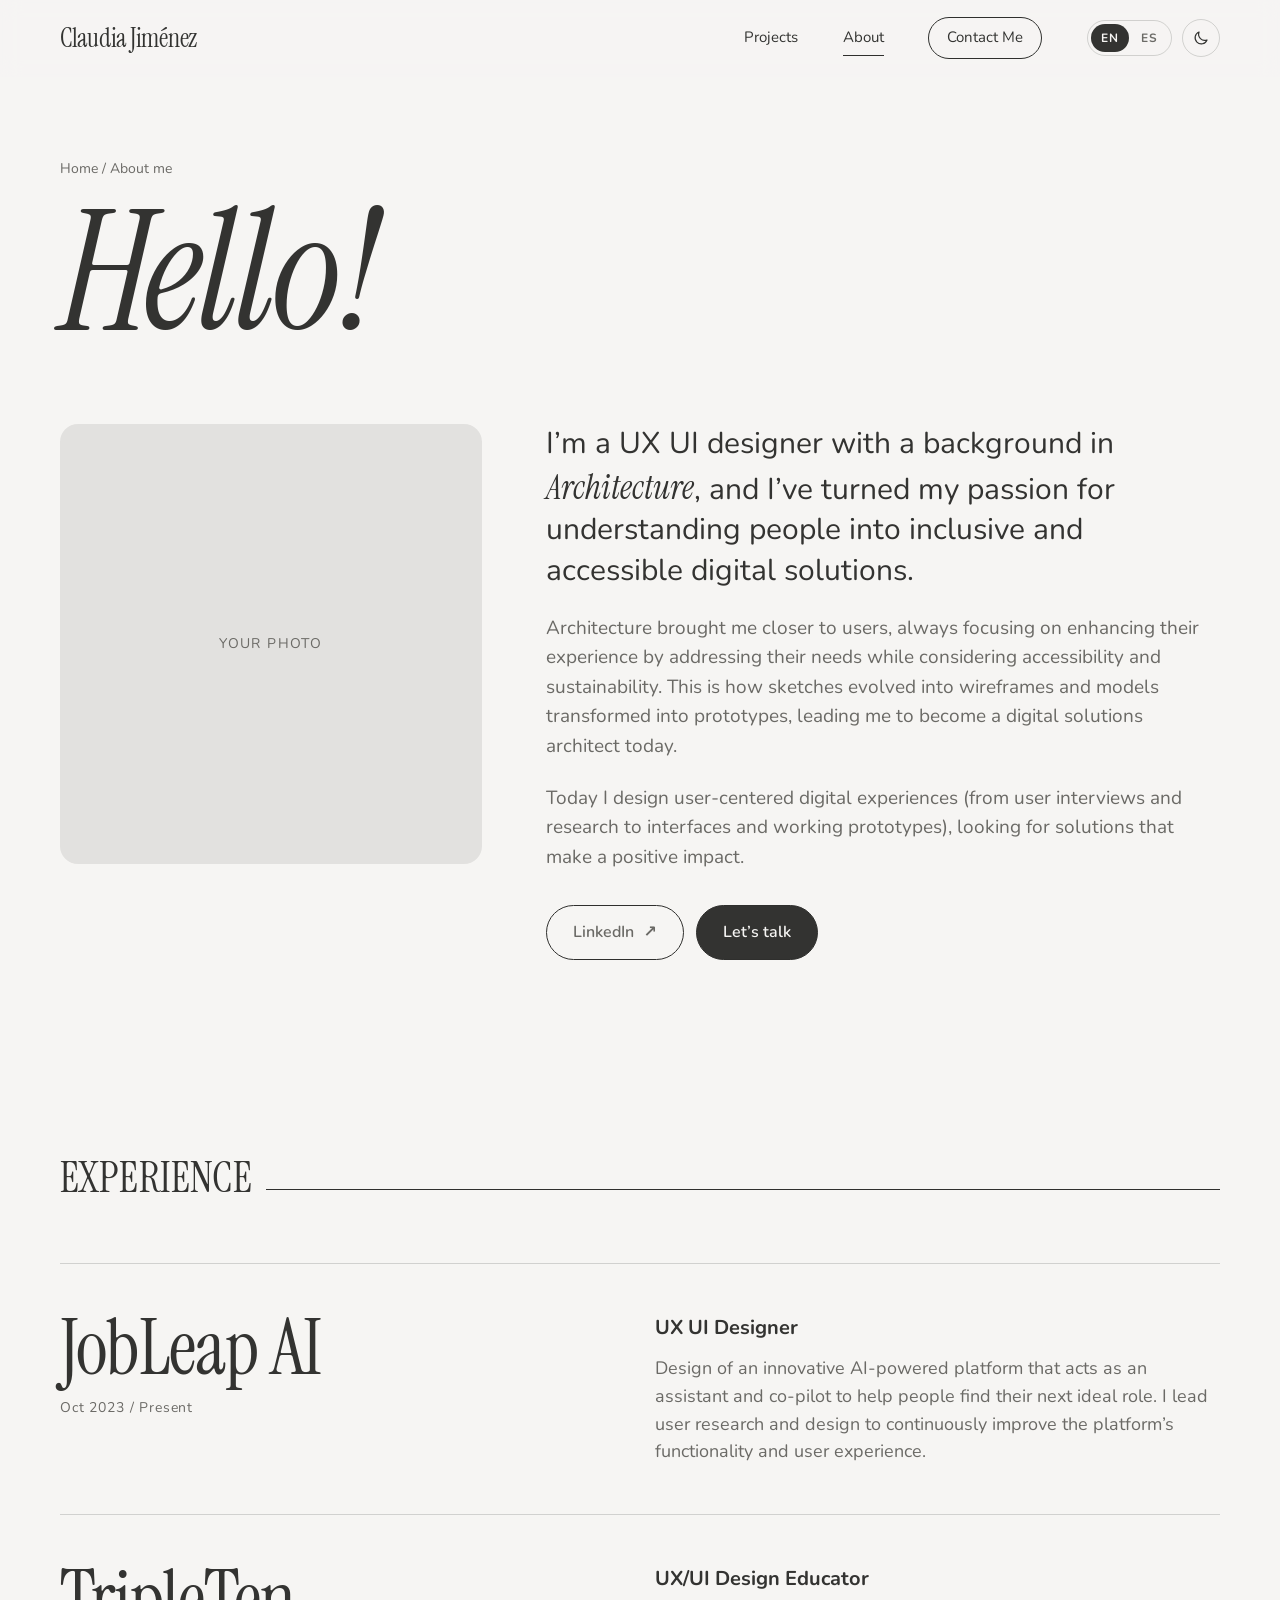
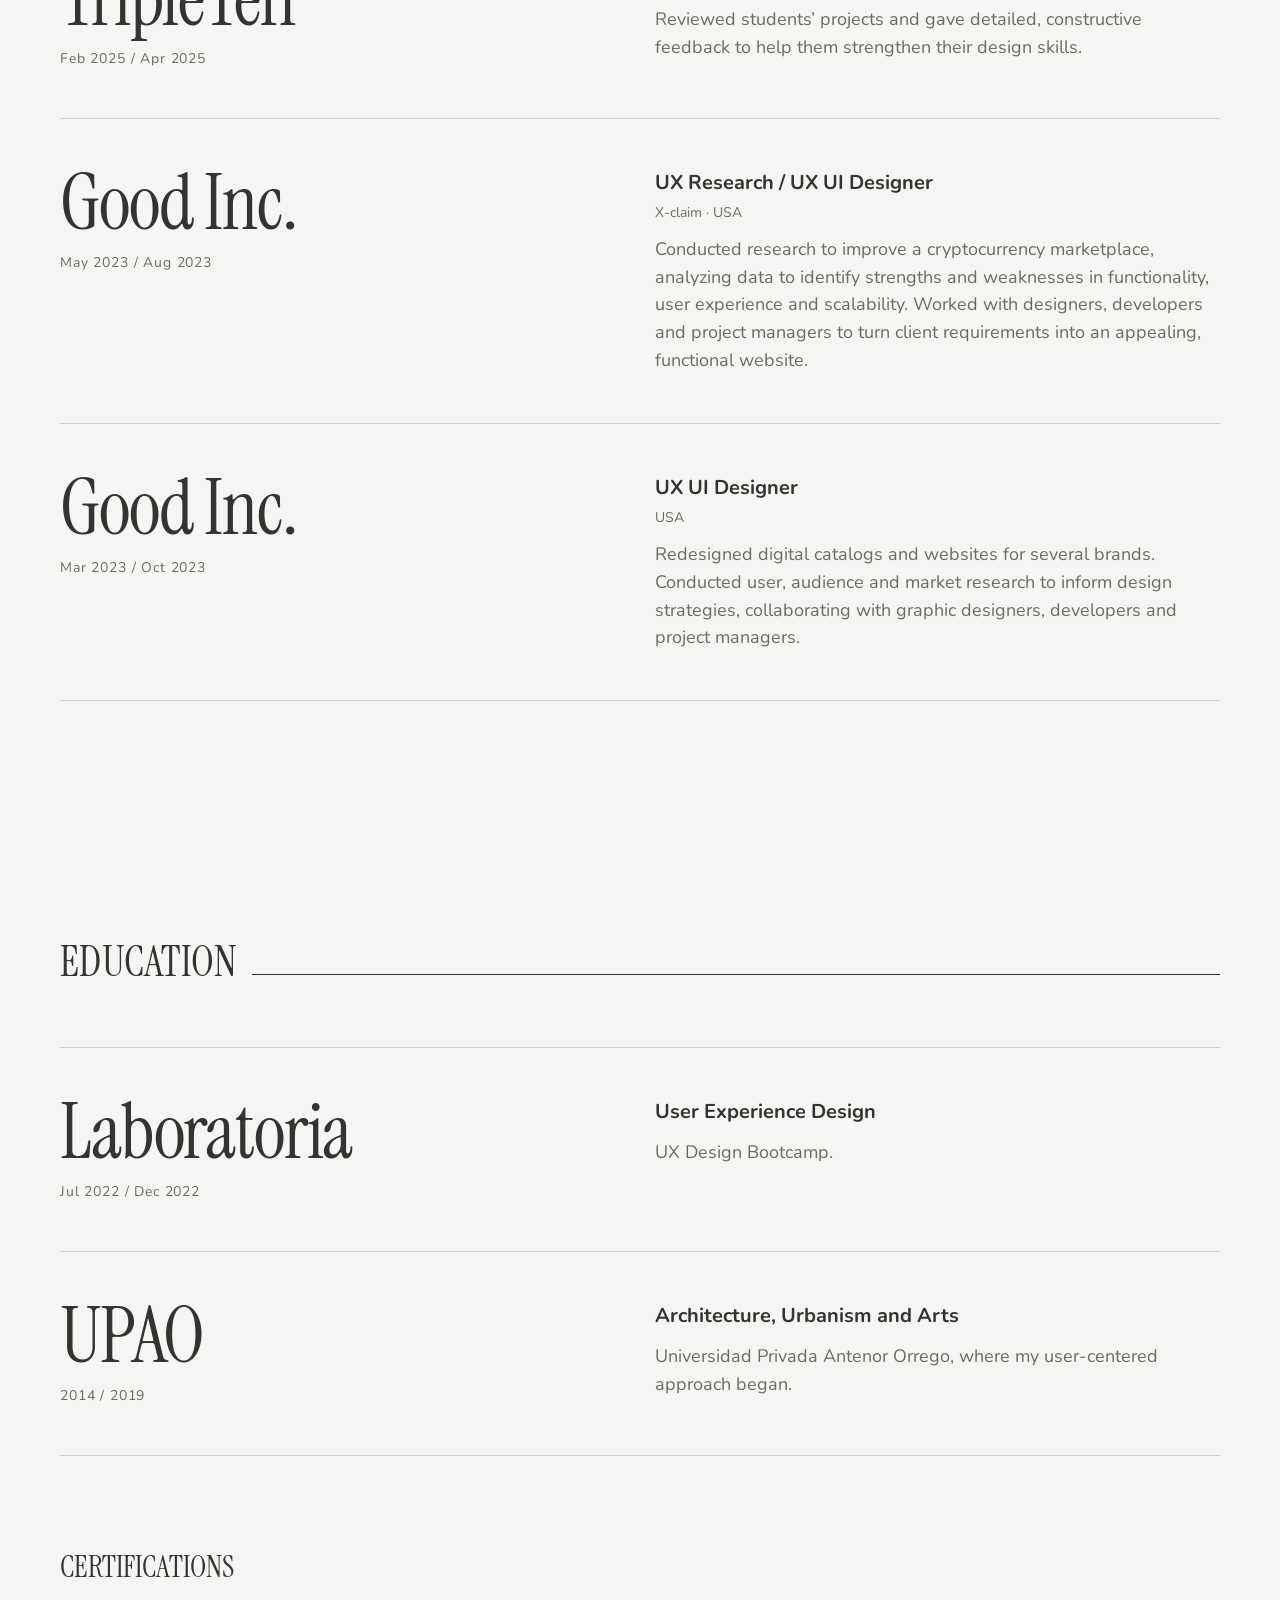
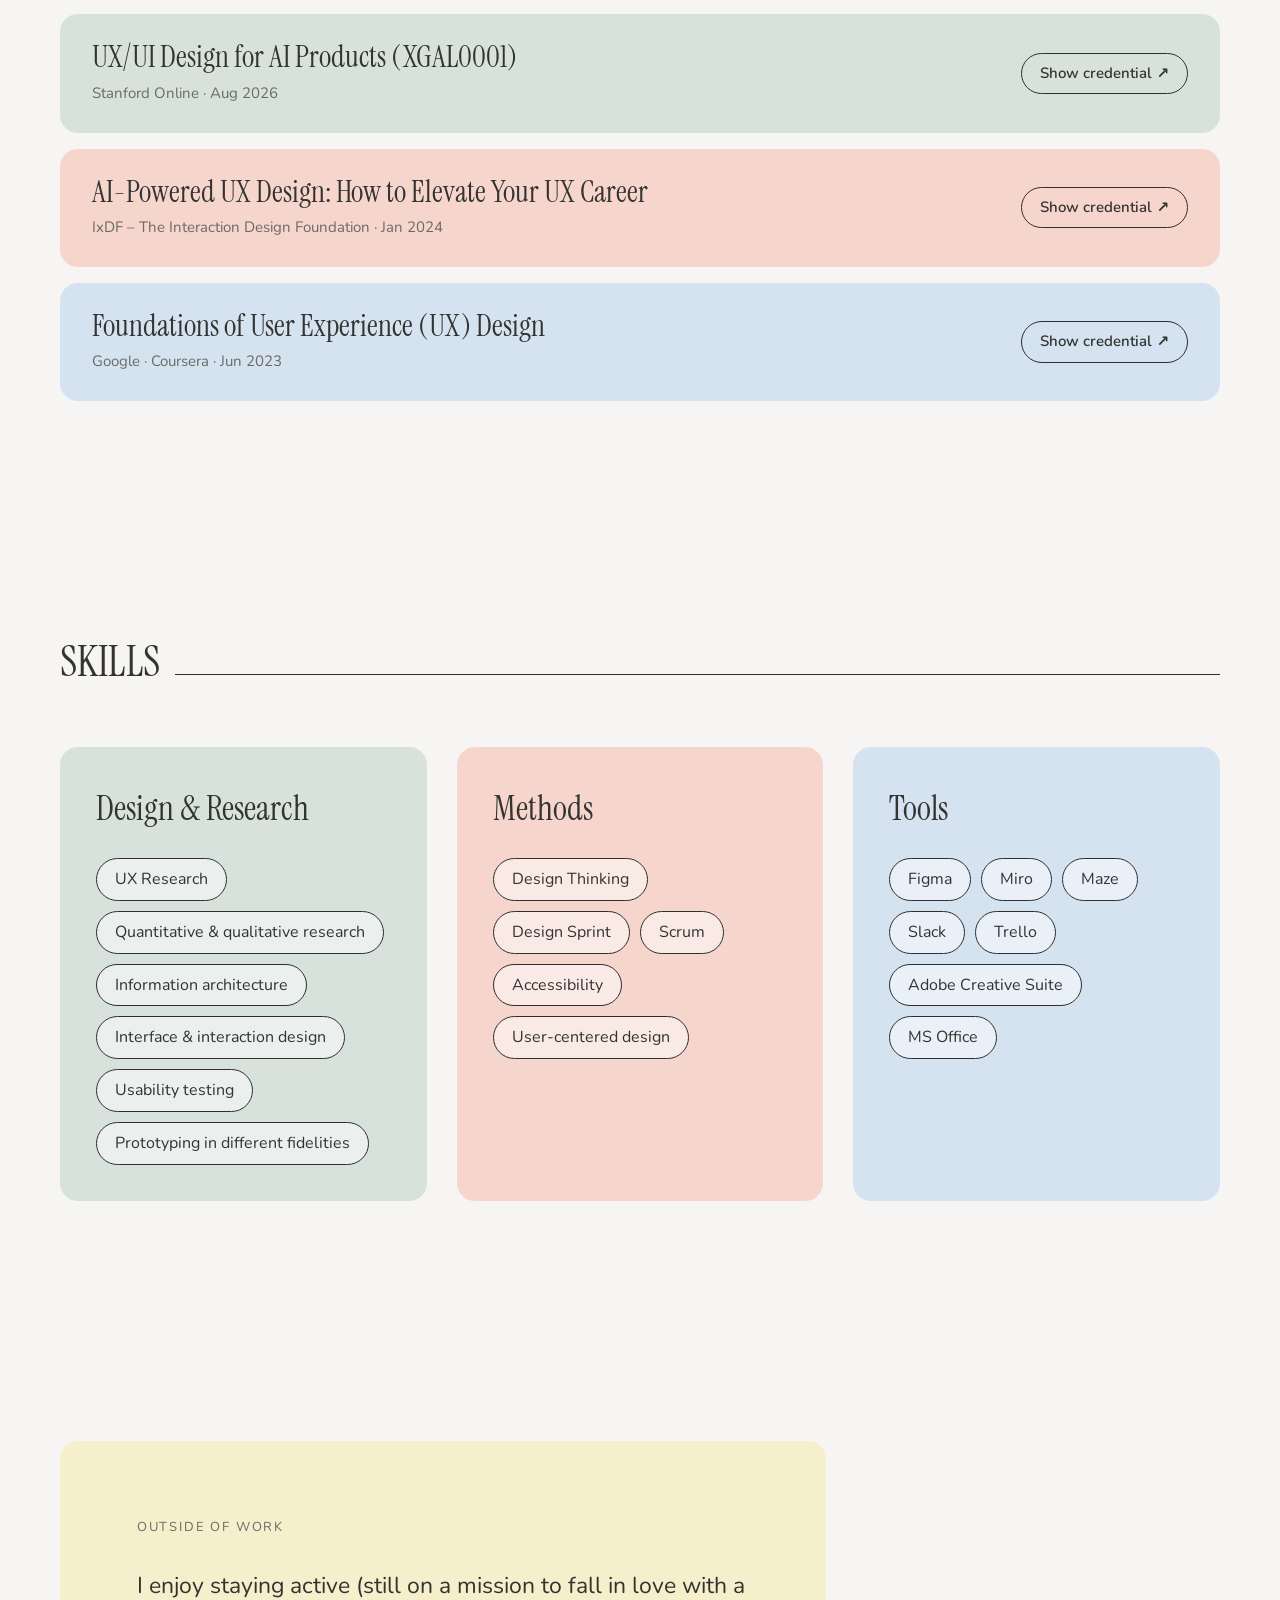
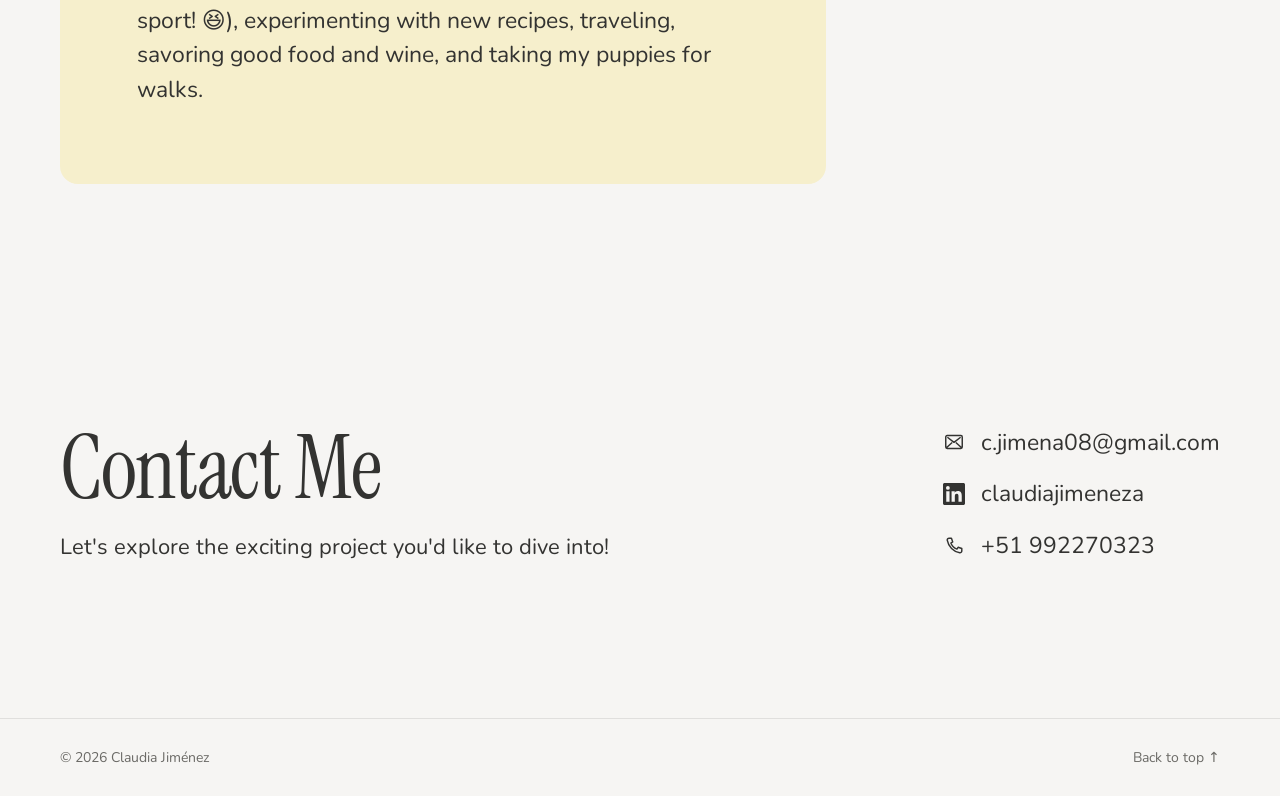
==== commit 25e4e304: "Remove spinning asterisk and em dashes; use a CJ monogram favicon Co-Authored-By: Claude Opus 5.5 <n" ====
--- a/about.html
+++ b/about.html
@@ -16,10 +16,10 @@
       if (ti && ti.getAttribute('data-' + l)) document.title = ti.getAttribute('data-' + l);
     })(document.documentElement);
   </script>
-  <meta name="description" content="Claudia Jiménez — UX/UI designer creating digital products with a user-first mindset." />
+  <meta name="description" content="Claudia Jiménez, UX/UI designer creating digital products with a user-first mindset." />
   <meta property="og:title" content="Claudia Jiménez · UX/UI Designer" />
   <meta property="og:description" content="UX/UI designer creating digital products with a user-first mindset." />
-  <link rel="icon" href="data:image/svg+xml,<svg xmlns='http://www.w3.org/2000/svg' viewBox='0 0 100 100'><text y='.9em' font-size='90'>✳️</text></svg>" />
+  <link rel="icon" href="data:image/svg+xml,<svg xmlns='http://www.w3.org/2000/svg' viewBox='0 0 64 64'><rect width='64' height='64' rx='14' fill='%23333331'/><text x='32' y='44' font-family='Georgia,serif' font-size='34' text-anchor='middle' fill='%23f6f5f3'>CJ</text></svg>" />
   <link rel="preconnect" href="https://fonts.googleapis.com" />
   <link rel="preconnect" href="https://fonts.gstatic.com" crossorigin />
   <link href="https://fonts.googleapis.com/css2?family=Instrument+Serif:ital@0;1&family=Nunito:wght@400;500;600;700&display=swap" rel="stylesheet" />
@@ -30,7 +30,7 @@
 
   <header class="nav" id="top">
     <div class="container nav__inner">
-      <a href="index.html" class="nav__logo">Claudia Jiménez<span class="star">✳</span></a>
+      <a href="index.html" class="nav__logo">Claudia Jiménez</a>
       <button class="nav__toggle" aria-label="Open menu" aria-expanded="false" aria-controls="nav-links">
         <span></span><span></span>
       </button>
@@ -56,7 +56,7 @@
     <!-- INTRO -->
     <section class="intro container">
       <p class="crumb reveal"><a href="index.html"><span data-l="en">Home</span><span data-l="es">Inicio</span></a> / <span data-l="en">About me</span><span data-l="es">Sobre mí</span></p>
-      <h1 class="intro__title reveal"><em><span data-l="en">Hello!</span><span data-l="es">¡Hola!</span></em><span class="star">✳</span></h1>
+      <h1 class="intro__title reveal"><em><span data-l="en">Hello!</span><span data-l="es">¡Hola!</span></em></h1>
 
       <div class="intro__grid">
         <div class="about__photo reveal">
@@ -81,10 +81,10 @@
             arquitecta de soluciones digitales.</span>
           </p>
           <p>
-            <span data-l="en">Today I design user-centered digital experiences — from user interviews and research to
-            interfaces and working prototypes — looking for solutions that make a positive impact.</span>
-            <span data-l="es">Hoy diseño experiencias digitales centradas en el usuario —desde entrevistas e investigación
-            hasta interfaces y prototipos funcionales—, buscando soluciones que generen un impacto positivo.</span>
+            <span data-l="en">Today I design user-centered digital experiences (from user interviews and research to
+            interfaces and working prototypes), looking for solutions that make a positive impact.</span>
+            <span data-l="es">Hoy diseño experiencias digitales centradas en el usuario (desde entrevistas e investigación
+            hasta interfaces y prototipos funcionales), buscando soluciones que generen un impacto positivo.</span>
           </p>
           <div class="intro__actions">
             <a href="https://www.linkedin.com/in/claudiajimeneza" target="_blank" rel="noopener" class="btn">LinkedIn <span aria-hidden="true">↗</span></a>
@@ -164,7 +164,7 @@
           </div>
           <div class="job__body">
             <h4><span data-l="en">Architecture, Urbanism and Arts</span><span data-l="es">Arquitectura, Urbanismo y Artes</span></h4>
-            <p>Universidad Privada Antenor Orrego — <span data-l="en">where my user-centered approach began.</span><span data-l="es">donde nació mi enfoque centrado en el usuario.</span></p>
+            <p>Universidad Privada Antenor Orrego, <span data-l="en">where my user-centered approach began.</span><span data-l="es">donde nació mi enfoque centrado en el usuario.</span></p>
           </div>
         </li>
       </ol>
--- a/styles.css
+++ b/styles.css
@@ -21,6 +21,8 @@
   --sky: #d5e2f0;
   --butter: #f6efcc;
   --stone: #e2e1df;
+  --lilac: #e3dcef;
+  --mint: #d3ebe4;
   --accent: #e08a74;
   --blob-a: var(--blush);
   --blob-b: var(--sage);
@@ -53,6 +55,8 @@
     --sky: #28323f;
     --butter: #39331f;
     --stone: #2c2b28;
+    --lilac: #332d3f;
+    --mint: #24382f;
     --accent: #eb9a84;
     --blob-a: #5a3830;
     --blob-b: #2f4a3f;
@@ -80,6 +84,8 @@
   --sky: #28323f;
   --butter: #39331f;
   --stone: #2c2b28;
+  --lilac: #332d3f;
+  --mint: #24382f;
   --accent: #eb9a84;
   --blob-a: #5a3830;
   --blob-b: #2f4a3f;
@@ -117,8 +123,6 @@
 .skip { position: absolute; left: -999px; top: 8px; background: var(--ink); color: var(--bg); padding: 8px 14px; border-radius: 99px; z-index: 100; }
 .skip:focus { left: 8px; }
 
-.star { color: var(--accent); font-family: var(--sans); font-size: .35em; vertical-align: super; margin-left: .1em; display: inline-block; animation: spin 12s linear infinite; }
-@keyframes spin { to { transform: rotate(360deg); } }
 
 /* ---------- NAV ---------- */
 .nav {
@@ -132,7 +136,6 @@
 .nav.is-scrolled { border-bottom-color: var(--line-faint); }
 .nav__inner { display: flex; align-items: center; justify-content: space-between; height: 76px; }
 .nav__logo { font-family: var(--serif); font-size: 26px; text-decoration: none; letter-spacing: -.01em; }
-.nav__logo .star { font-size: 14px; vertical-align: top; }
 .nav__links { display: flex; align-items: center; gap: clamp(20px, 3.5vw, 48px); font-size: 15px; }
 .nav__links a { text-decoration: none; position: relative; padding: 6px 0; }
 .nav__links a:not(.pill)::after {
@@ -312,7 +315,7 @@
 @media (prefers-reduced-motion: reduce) {
   html { scroll-behavior: auto; }
   .reveal { opacity: 1; transform: none; transition: none; }
-  .star, .hero__blob { animation: none; }
+  .hero__blob { animation: none; }
 }
 
 /* ---------- RESPONSIVE ---------- */
@@ -419,3 +422,80 @@
 .pager__link--next:hover .arrow { transform: translateX(5px); }
 .pager__all { text-align: center; padding-top: 28px; font-size: 16px; }
 .pager__all a { text-decoration: underline; text-underline-offset: 4px; }
+
+/* ---------- CASE STUDY v2 ---------- */
+.cs-hero { display: grid; grid-template-columns: 1.1fr 1fr; gap: clamp(30px, 5vw, 72px); align-items: center; padding-top: clamp(40px, 7vh, 90px); padding-bottom: clamp(36px, 5vw, 60px); }
+.back { display: inline-flex; gap: 8px; font-size: 15px; text-decoration: none; margin-bottom: 28px; color: var(--muted); }
+.back:hover { color: var(--ink); }
+.cs-hero__media { position: relative; background: var(--card); border-radius: var(--radius); min-height: 460px; display: flex; justify-content: center; align-items: flex-end; padding-top: 48px; overflow: hidden; }
+.phone { margin: 0; width: min(220px, 42%); }
+.phone img { width: 100%; height: auto; border-radius: 22px 22px 0 0; box-shadow: 0 20px 40px -24px rgba(0,0,0,.45); display: block; }
+.cs-hero__media .phone { position: relative; z-index: 2; }
+.cs-hero__media .phone--back { position: absolute; z-index: 1; right: 8%; bottom: -40px; transform: rotate(6deg); opacity: .9; }
+
+.tldr { display: grid; gap: 0; margin: 0; border: 1px solid var(--line-soft, rgba(0,0,0,.15)); border-radius: var(--radius); overflow: hidden; }
+.tldr > div { display: grid; grid-template-columns: 180px 1fr; gap: 24px; padding: 22px clamp(20px, 3vw, 32px); }
+.tldr > div + div { border-top: 1px solid var(--line-soft, rgba(0,0,0,.15)); }
+.tldr dt, .label { font-size: 13px; letter-spacing: .12em; text-transform: uppercase; color: var(--muted); }
+.tldr dt { padding-top: 4px; }
+.tldr dd { margin: 0; font-size: clamp(17px, 1.6vw, 20px); }
+
+.stats { display: grid; grid-template-columns: repeat(3, 1fr); gap: 30px; margin-top: clamp(40px, 5vw, 64px); }
+.stat { display: flex; flex-direction: column; gap: 8px; }
+.stat__num { font-family: var(--serif); font-size: clamp(64px, 8vw, 104px); line-height: .9; }
+.stat__label { font-size: 15px; color: var(--muted); max-width: 22ch; }
+
+.story { display: grid; gap: 18px; }
+.label { margin: 0; display: flex; align-items: center; gap: 12px; }
+.label::before { content: ""; width: 28px; height: 1px; background: currentColor; }
+.story__title { font-family: var(--serif); font-size: clamp(34px, 4vw, 54px); line-height: 1.05; letter-spacing: -.01em; max-width: 22ch; }
+.story__body { display: grid; gap: 1.1em; max-width: 64ch; font-size: clamp(17px, 1.5vw, 19px); color: var(--muted); }
+.story__body strong { color: var(--ink); font-weight: 600; }
+
+.quotes { list-style: none; margin: 16px 0 0; padding: 0; display: grid; grid-template-columns: repeat(3, 1fr); gap: 20px; }
+.quotes li { font-family: var(--serif); font-style: italic; font-size: clamp(21px, 2vw, 26px); line-height: 1.25; padding: 26px; border-radius: var(--radius); background: var(--stone); }
+
+.steps { list-style: none; margin: 18px 0 0; padding: 0; }
+.step { display: grid; grid-template-columns: 80px 1fr; gap: 20px; padding: 26px 0; border-top: 1px solid var(--line-soft, rgba(0,0,0,.15)); }
+.step:last-child { border-bottom: 1px solid var(--line-soft, rgba(0,0,0,.15)); }
+.step__num { font-family: var(--serif); font-size: 34px; line-height: 1; color: var(--accent); }
+.step h3 { font-size: 21px; font-weight: 700; margin-bottom: 6px; }
+.step p { color: var(--muted); max-width: 62ch; }
+.steps--compact .step { padding: 20px 0; }
+
+.screens { display: grid; grid-template-columns: repeat(4, 1fr); gap: clamp(14px, 2.5vw, 32px); background: var(--card); border-radius: var(--radius); padding: clamp(24px, 4vw, 56px); margin-top: 18px; }
+.screens .phone { width: 100%; }
+.screens .phone img { border-radius: 18px; }
+.screens figcaption { margin-top: 12px; font-size: 14px; text-align: center; color: var(--ink); }
+
+.learnings { margin: 6px 0 0; padding-left: 1.2em; display: grid; gap: 10px; font-size: clamp(17px, 1.5vw, 19px); color: var(--muted); max-width: 64ch; }
+
+.next-card { display: block; text-decoration: none; background: var(--card); border-radius: var(--radius); padding: clamp(32px, 5vw, 64px); transition: transform .4s ease, box-shadow .4s ease; }
+.next-card:hover { transform: translateY(-4px); box-shadow: 0 24px 50px -30px rgba(0,0,0,.3); }
+.next-card:hover .arrow { transform: translateX(5px); }
+.next-card__title { font-family: var(--serif); font-size: clamp(48px, 7vw, 96px); line-height: 1; margin: 14px 0 22px; }
+
+@media (max-width: 900px) {
+  .cs-hero { grid-template-columns: 1fr; }
+  .cs-hero__media { min-height: 380px; }
+  .tldr > div { grid-template-columns: 1fr; gap: 6px; }
+  .stats, .quotes { grid-template-columns: 1fr; }
+  .stats { gap: 22px; }
+  .screens { grid-template-columns: repeat(2, 1fr); }
+  .step { grid-template-columns: 52px 1fr; }
+}
+
+.card__media img.card__phone { width: 46%; max-width: 220px; height: 100%; object-fit: cover; object-position: top; border-radius: 22px 22px 0 0; box-shadow: 0 18px 40px -26px rgba(0,0,0,.5); }
+.card--list .card__media img.card__phone { border-radius: 22px 22px 0 0; margin-inline: auto; transform: translateX(-22px); }
+@media (max-width: 900px) { .card--list .card__media img.card__phone { transform: none; } }
+
+/* Desktop screens (web apps) — use inside a case study */
+.cs-hero__media--desktop { align-items: center; padding: clamp(24px, 4vw, 48px); }
+.shot { margin: 0; border-radius: 12px; overflow: hidden; background: var(--bg); box-shadow: 0 24px 50px -30px rgba(0,0,0,.45); border: 1px solid var(--line-faint); }
+.shot::before { content: ""; display: block; height: 22px; background: radial-gradient(circle at 14px 11px, #e5776b 4px, transparent 4.5px), radial-gradient(circle at 30px 11px, #e8bd5b 4px, transparent 4.5px), radial-gradient(circle at 46px 11px, #7cc08b 4px, transparent 4.5px), var(--stone); }
+.shot img { display: block; width: 100%; height: auto; }
+.shots { display: grid; gap: clamp(18px, 3vw, 36px); background: var(--card); border-radius: var(--radius); padding: clamp(20px, 4vw, 56px); margin-top: 18px; }
+.shots--2 { grid-template-columns: repeat(2, 1fr); }
+.shots figcaption, .shot-caption { margin-top: 10px; font-size: 14px; color: var(--ink); text-align: center; }
+.shots > figure { margin: 0; }
+@media (max-width: 900px) { .shots--2 { grid-template-columns: 1fr; } }
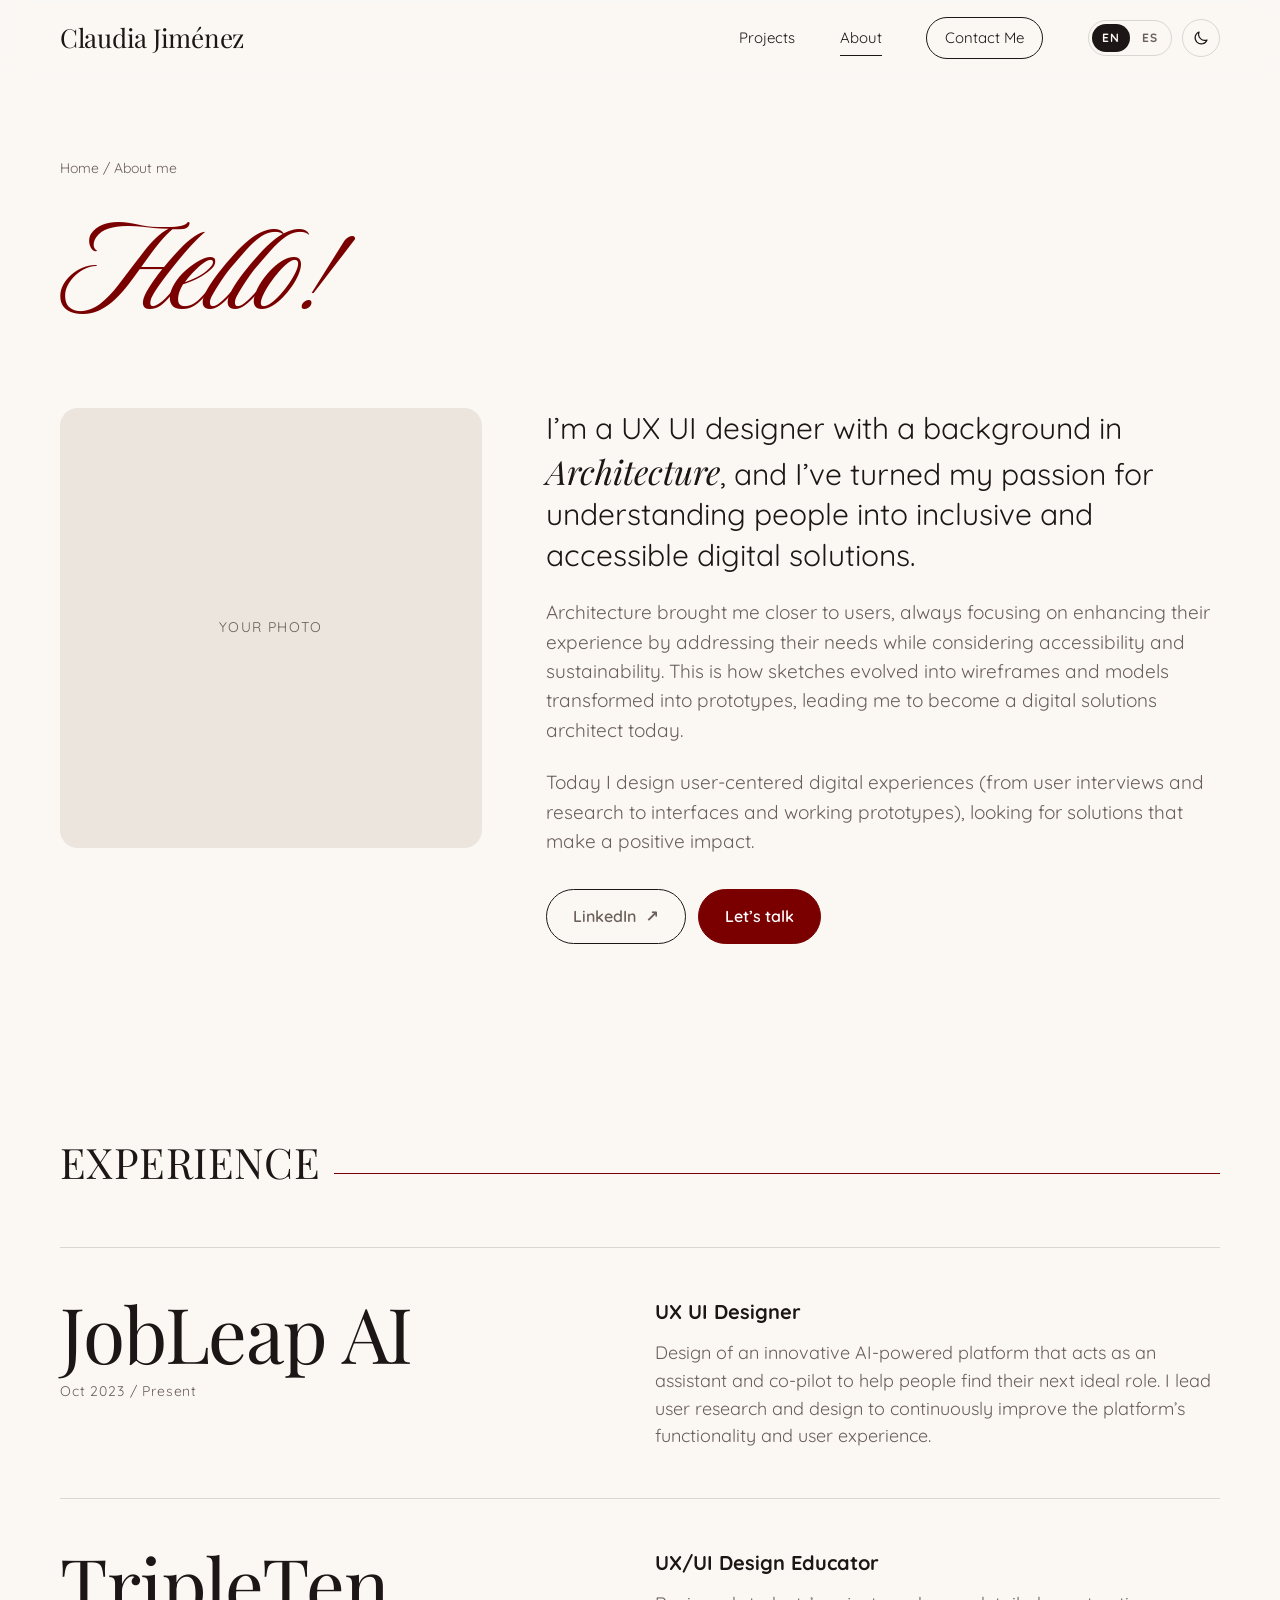
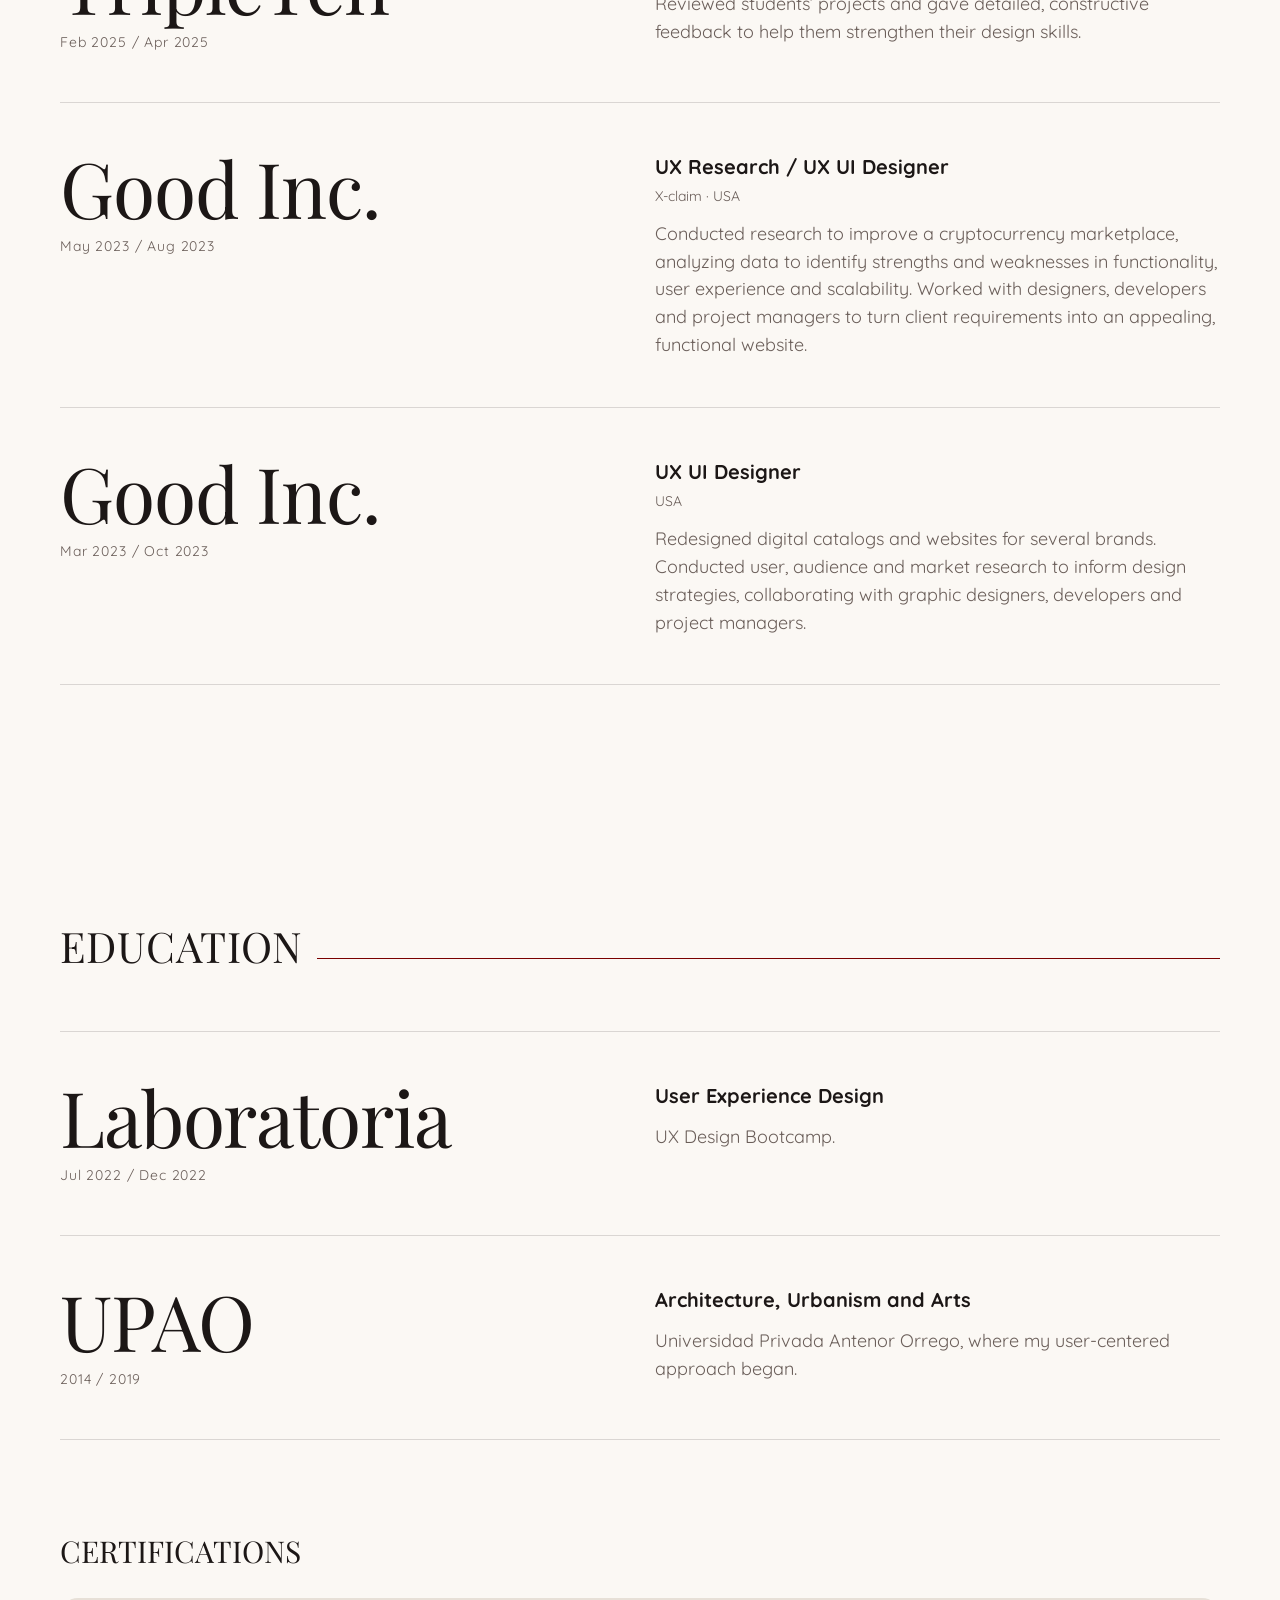
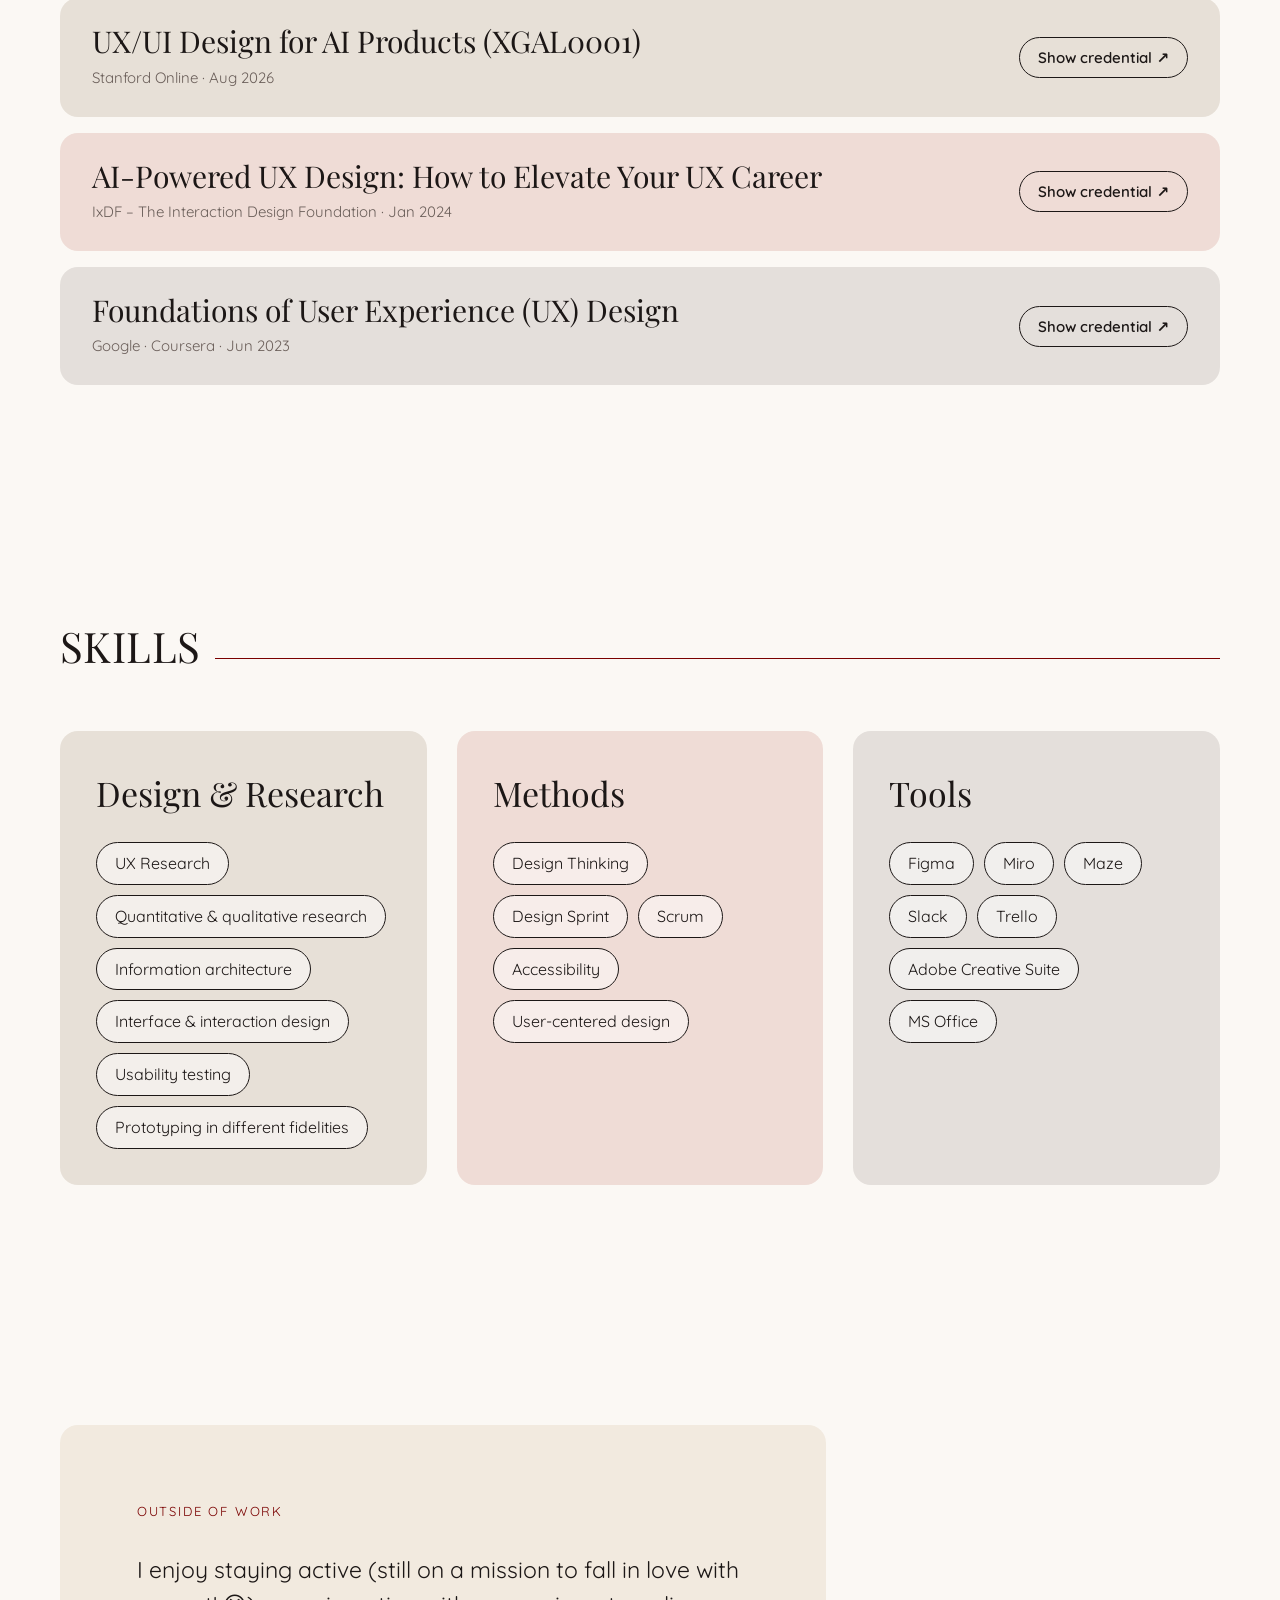
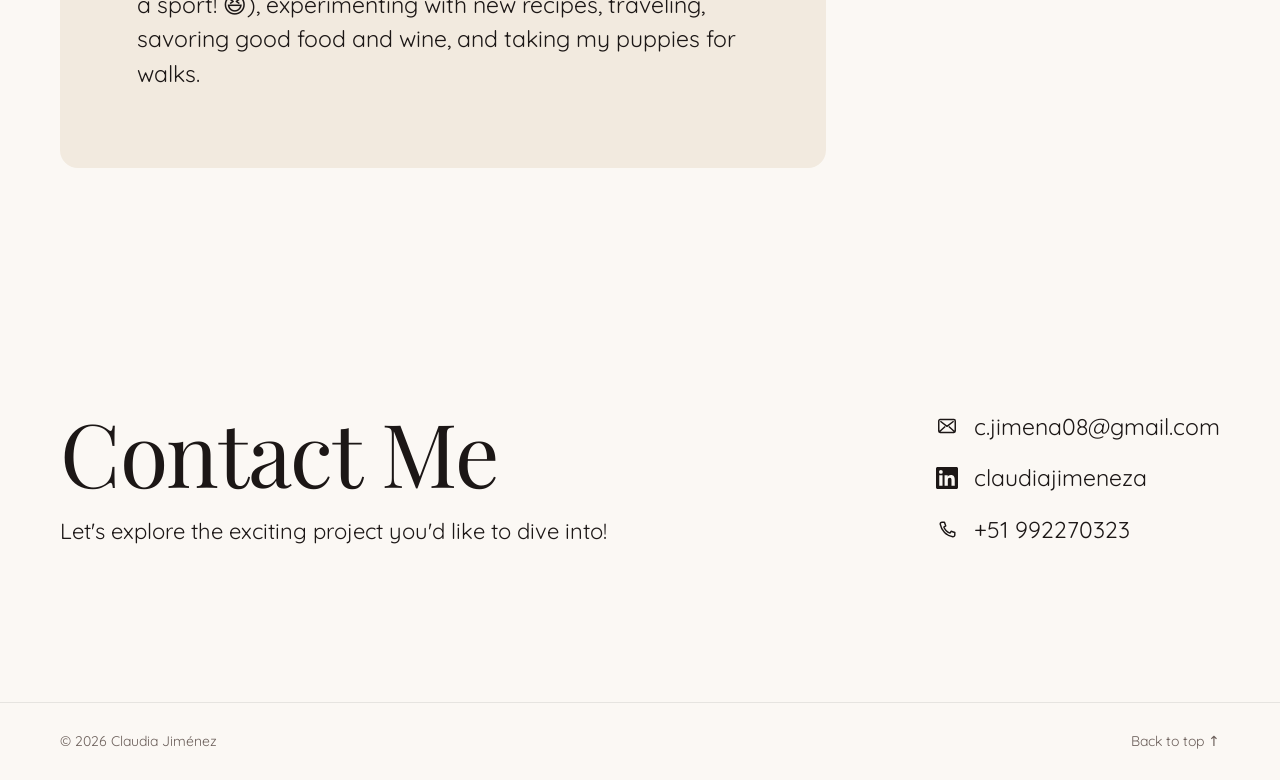
==== commit 0a5b91a6: "Apply editorial red palette and Playfair Display + Quicksand typography - Warm white / near-black ba" ====
--- a/about.html
+++ b/about.html
@@ -19,10 +19,10 @@
   <meta name="description" content="Claudia Jiménez, UX/UI designer creating digital products with a user-first mindset." />
   <meta property="og:title" content="Claudia Jiménez · UX/UI Designer" />
   <meta property="og:description" content="UX/UI designer creating digital products with a user-first mindset." />
-  <link rel="icon" href="data:image/svg+xml,<svg xmlns='http://www.w3.org/2000/svg' viewBox='0 0 64 64'><rect width='64' height='64' rx='14' fill='%23333331'/><text x='32' y='44' font-family='Georgia,serif' font-size='34' text-anchor='middle' fill='%23f6f5f3'>CJ</text></svg>" />
+  <link rel="icon" href="data:image/svg+xml,<svg xmlns='http://www.w3.org/2000/svg' viewBox='0 0 64 64'><rect width='64' height='64' rx='14' fill='%237a0000'/><text x='32' y='44' font-family='Georgia,serif' font-size='34' text-anchor='middle' fill='%23fbf8f4'>CJ</text></svg>" />
   <link rel="preconnect" href="https://fonts.googleapis.com" />
   <link rel="preconnect" href="https://fonts.gstatic.com" crossorigin />
-  <link href="https://fonts.googleapis.com/css2?family=Instrument+Serif:ital@0;1&family=Nunito:wght@400;500;600;700&display=swap" rel="stylesheet" />
+  <link href="https://fonts.googleapis.com/css2?family=Luxurious+Script&amp;family=Playfair+Display:ital,wght@0,400;0,500;0,600;1,400&amp;family=Quicksand:wght@400;500;600;700&amp;display=swap" rel="stylesheet" />
   <link rel="stylesheet" href="styles.css" />
 </head>
 <body>
--- a/styles.css
+++ b/styles.css
@@ -4,93 +4,97 @@
    data-theme="dark", so the page follows the OS until the nav toggle is used. */
 :root {
   color-scheme: light;
-  --bg: #f6f5f3;
-  --ink: #333331;
-  --muted: #6b6a66;
-  --line: #2f2f2d;                        /* strong lines: pills, buttons, title rules */
-  --line-soft: rgba(0,0,0,.15);           /* dividers, card outlines */
-  --line-faint: rgba(0,0,0,.09);          /* nav / footer borders */
+  --bg: #fbf8f4;
+  --ink: #1c1716;
+  --muted: #6b5f5a;
+  --line: #1c1716;                        /* strong lines: pills, buttons, title rules */
+  --line-soft: rgba(28,23,22,.15);        /* dividers, card outlines */
+  --line-faint: rgba(28,23,22,.09);       /* nav / footer borders */
   --surface: rgba(255,255,255,.45);       /* card body over a pastel */
   --surface-tag: rgba(255,255,255,.5);
   --surface-placeholder: rgba(255,255,255,.75);
   --hover: #fff;
-  --shadow: rgba(0,0,0,.3);
+  --shadow: rgba(40,20,15,.3);
   --nav-bg: color-mix(in srgb, var(--bg) 82%, transparent);
-  --sage: #d8e2dd;
-  --blush: #f5d5cc;
-  --sky: #d5e2f0;
-  --butter: #f6efcc;
-  --stone: #e2e1df;
-  --lilac: #e3dcef;
-  --mint: #d3ebe4;
-  --accent: #e08a74;
-  --blob-a: var(--blush);
-  --blob-b: var(--sage);
-  --blob-c: var(--butter);
-  --blob-opacity: .9;
+  --sage: #e7e0d7;                        /* card tones: greige, rose, taupe, cream */
+  --blush: #efdcd6;
+  --sky: #e4dfdb;
+  --butter: #f2eadf;
+  --stone: #ece5dd;
+  --lilac: #ead9d8;
+  --mint: #ddd5cb;
+  --accent: #7a0000;                      /* dark red */
+  --on-accent: #fff;
+  --blob-a: #d9a39b;
+  --blob-b: #d2c8be;
+  --blob-c: #a8463e;
+  --blob-opacity: .55;
   --show-light: block;                    /* display value for light-only / dark-only bits */
   --show-dark: none;
   --radius: 18px;
-  --serif: "Instrument Serif", Georgia, "Times New Roman", serif;
-  --sans: "Nunito", system-ui, -apple-system, "Segoe UI", sans-serif;
+  --serif: "Playfair Display", Georgia, "Times New Roman", serif;
+  --sans: "Quicksand", system-ui, -apple-system, "Segoe UI", sans-serif;
+  --script: "Luxurious Script", "Playfair Display", cursive;
   --max: 1160px;
   --gutter: clamp(16px, 5vw, 60px);
 }
 @media (prefers-color-scheme: dark) {
   :root:not([data-theme="light"]) {
     color-scheme: dark;
-    --bg: #1c1b19;
-    --ink: #ecebe7;
-    --muted: #a8a6a0;
-    --line: #d6d4ce;
-    --line-soft: rgba(255,255,255,.16);
-    --line-faint: rgba(255,255,255,.09);
-    --surface: rgba(0,0,0,.14);
+    --bg: #171312;
+    --ink: #f2ebe6;
+    --muted: #b3a7a0;
+    --line: #e2d6cf;
+    --line-soft: rgba(255,240,230,.16);
+    --line-faint: rgba(255,240,230,.09);
+    --surface: rgba(0,0,0,.16);
     --surface-tag: rgba(255,255,255,.06);
     --surface-placeholder: rgba(255,255,255,.07);
-    --hover: #262522;
+    --hover: #221c1a;
     --shadow: rgba(0,0,0,.7);
-    --sage: #2b3833;
-    --blush: #3f2c27;
-    --sky: #28323f;
-    --butter: #39331f;
-    --stone: #2c2b28;
-    --lilac: #332d3f;
-    --mint: #24382f;
-    --accent: #eb9a84;
-    --blob-a: #5a3830;
-    --blob-b: #2f4a3f;
-    --blob-c: #4a4126;
-    --blob-opacity: .7;
+    --sage: #2a2421;
+    --blush: #3a2522;
+    --sky: #2a2626;
+    --butter: #302a22;
+    --stone: #26201e;
+    --lilac: #35232a;
+    --mint: #2b2722;
+    --accent: #e8776d;
+    --on-accent: #1b1110;
+    --blob-a: #5a2420;
+    --blob-b: #3a302b;
+    --blob-c: #7a2a24;
+    --blob-opacity: .6;
     --show-light: none;
     --show-dark: block;
   }
 }
 :root[data-theme="dark"] {
   color-scheme: dark;
-  --bg: #1c1b19;
-  --ink: #ecebe7;
-  --muted: #a8a6a0;
-  --line: #d6d4ce;
-  --line-soft: rgba(255,255,255,.16);
-  --line-faint: rgba(255,255,255,.09);
-  --surface: rgba(0,0,0,.14);
+  --bg: #171312;
+  --ink: #f2ebe6;
+  --muted: #b3a7a0;
+  --line: #e2d6cf;
+  --line-soft: rgba(255,240,230,.16);
+  --line-faint: rgba(255,240,230,.09);
+  --surface: rgba(0,0,0,.16);
   --surface-tag: rgba(255,255,255,.06);
   --surface-placeholder: rgba(255,255,255,.07);
-  --hover: #262522;
+  --hover: #221c1a;
   --shadow: rgba(0,0,0,.7);
-  --sage: #2b3833;
-  --blush: #3f2c27;
-  --sky: #28323f;
-  --butter: #39331f;
-  --stone: #2c2b28;
-  --lilac: #332d3f;
-  --mint: #24382f;
-  --accent: #eb9a84;
-  --blob-a: #5a3830;
-  --blob-b: #2f4a3f;
-  --blob-c: #4a4126;
-  --blob-opacity: .7;
+  --sage: #2a2421;
+  --blush: #3a2522;
+  --sky: #2a2626;
+  --butter: #302a22;
+  --stone: #26201e;
+  --lilac: #35232a;
+  --mint: #2b2722;
+  --accent: #e8776d;
+  --on-accent: #1b1110;
+  --blob-a: #5a2420;
+  --blob-b: #3a302b;
+  --blob-c: #7a2a24;
+  --blob-opacity: .6;
   --show-light: none;
   --show-dark: block;
 }
@@ -499,3 +503,18 @@
 .shots figcaption, .shot-caption { margin-top: 10px; font-size: 14px; color: var(--ink); text-align: center; }
 .shots > figure { margin: 0; }
 @media (max-width: 900px) { .shots--2 { grid-template-columns: 1fr; } }
+
+/* ---------- EDITORIAL ACCENTS (red palette + script) ---------- */
+.hero__title em, .intro__title em { font-family: var(--script); font-style: normal; font-weight: 400; color: var(--accent); font-size: 1.18em; letter-spacing: 0; line-height: .8; }
+.btn--dark { background: var(--accent); border-color: var(--accent); color: var(--on-accent); }
+.btn--dark:hover { background: transparent; color: var(--accent); }
+.section__title::after { background: var(--accent); }
+.stat__num { color: var(--accent); }
+.label, .eyebrow { color: var(--accent); }
+/* Playfair runs wider than the previous display face: scale big titles down a bit */
+.case__title { font-size: clamp(46px, 6.4vw, 96px); line-height: 1; letter-spacing: -.015em; overflow-wrap: anywhere; }
+.cs-hero .case__title { font-size: clamp(44px, 5.2vw, 80px); }
+.hero__title { font-size: clamp(52px, 8.6vw, 120px); letter-spacing: -.015em; }
+.intro__title { font-size: clamp(60px, 10vw, 140px); }
+.story__title { font-size: clamp(30px, 3.4vw, 46px); line-height: 1.12; }
+.card__title { letter-spacing: -.01em; }
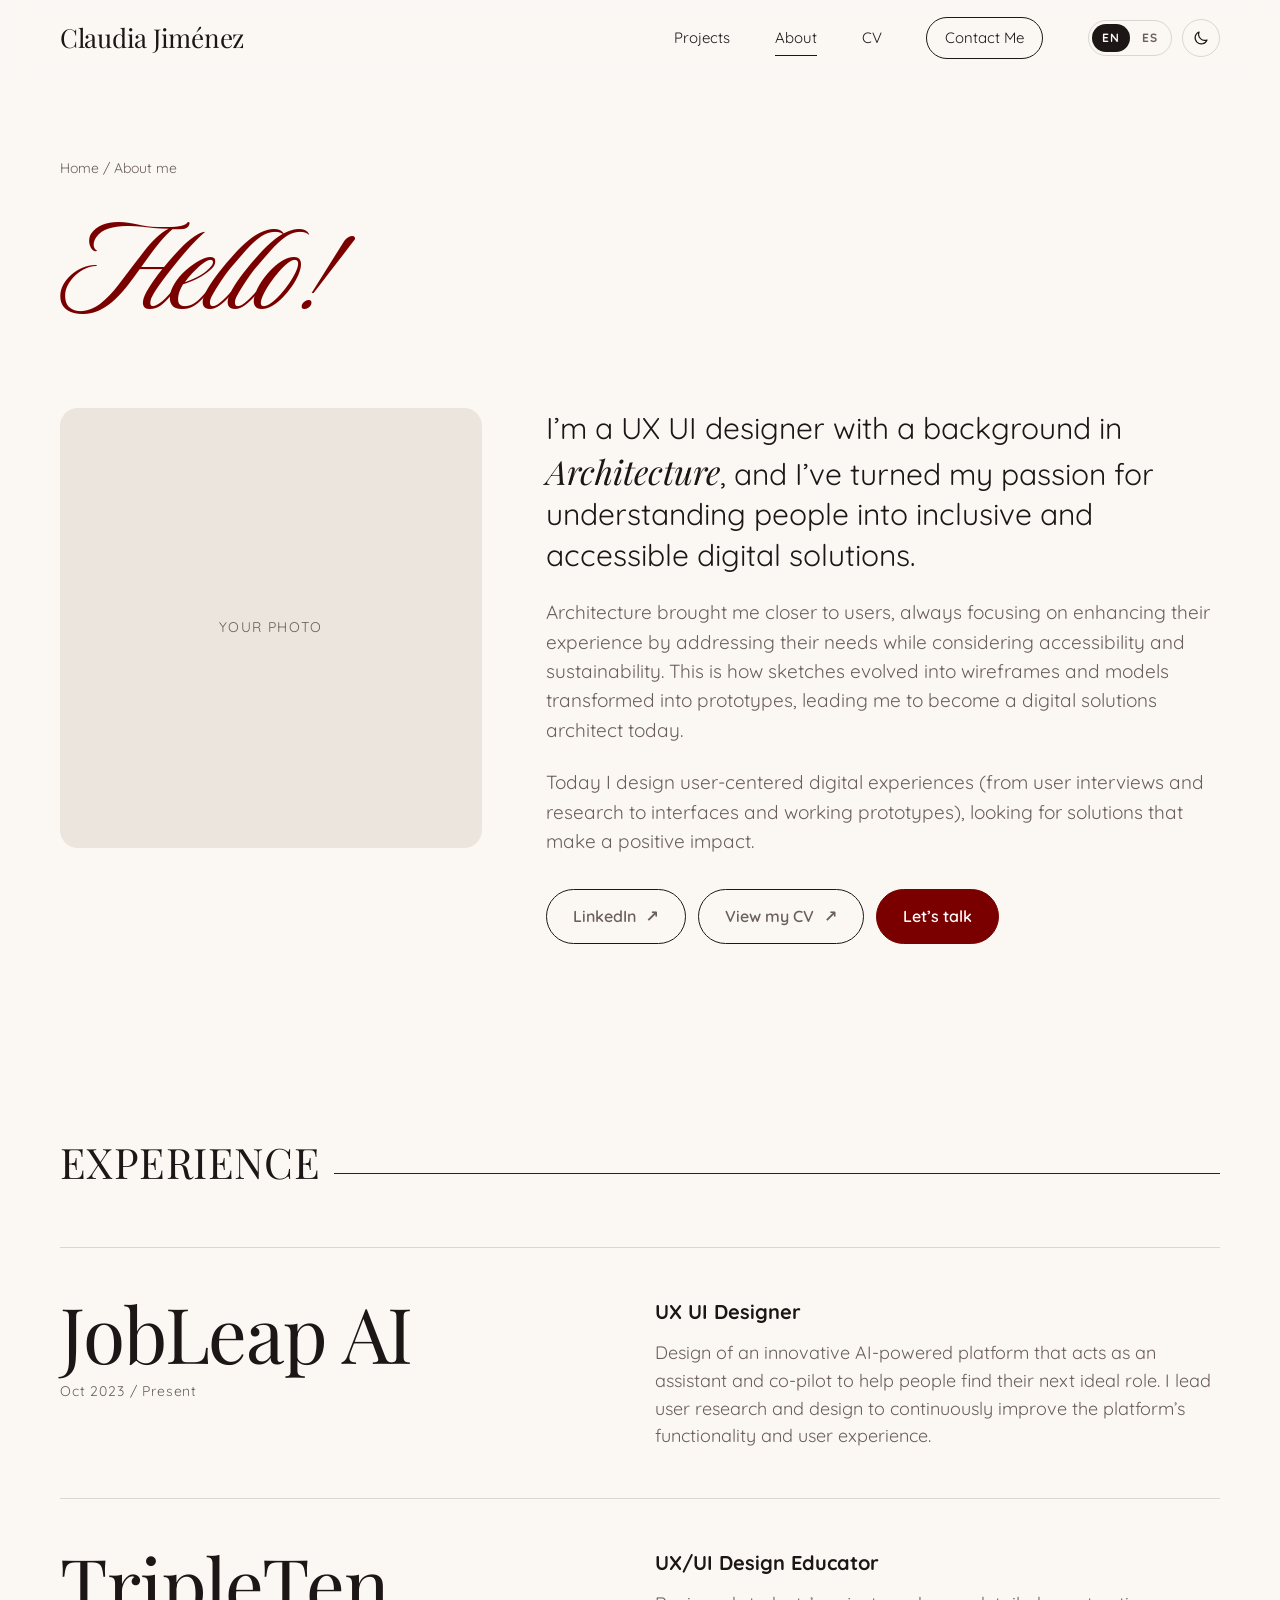
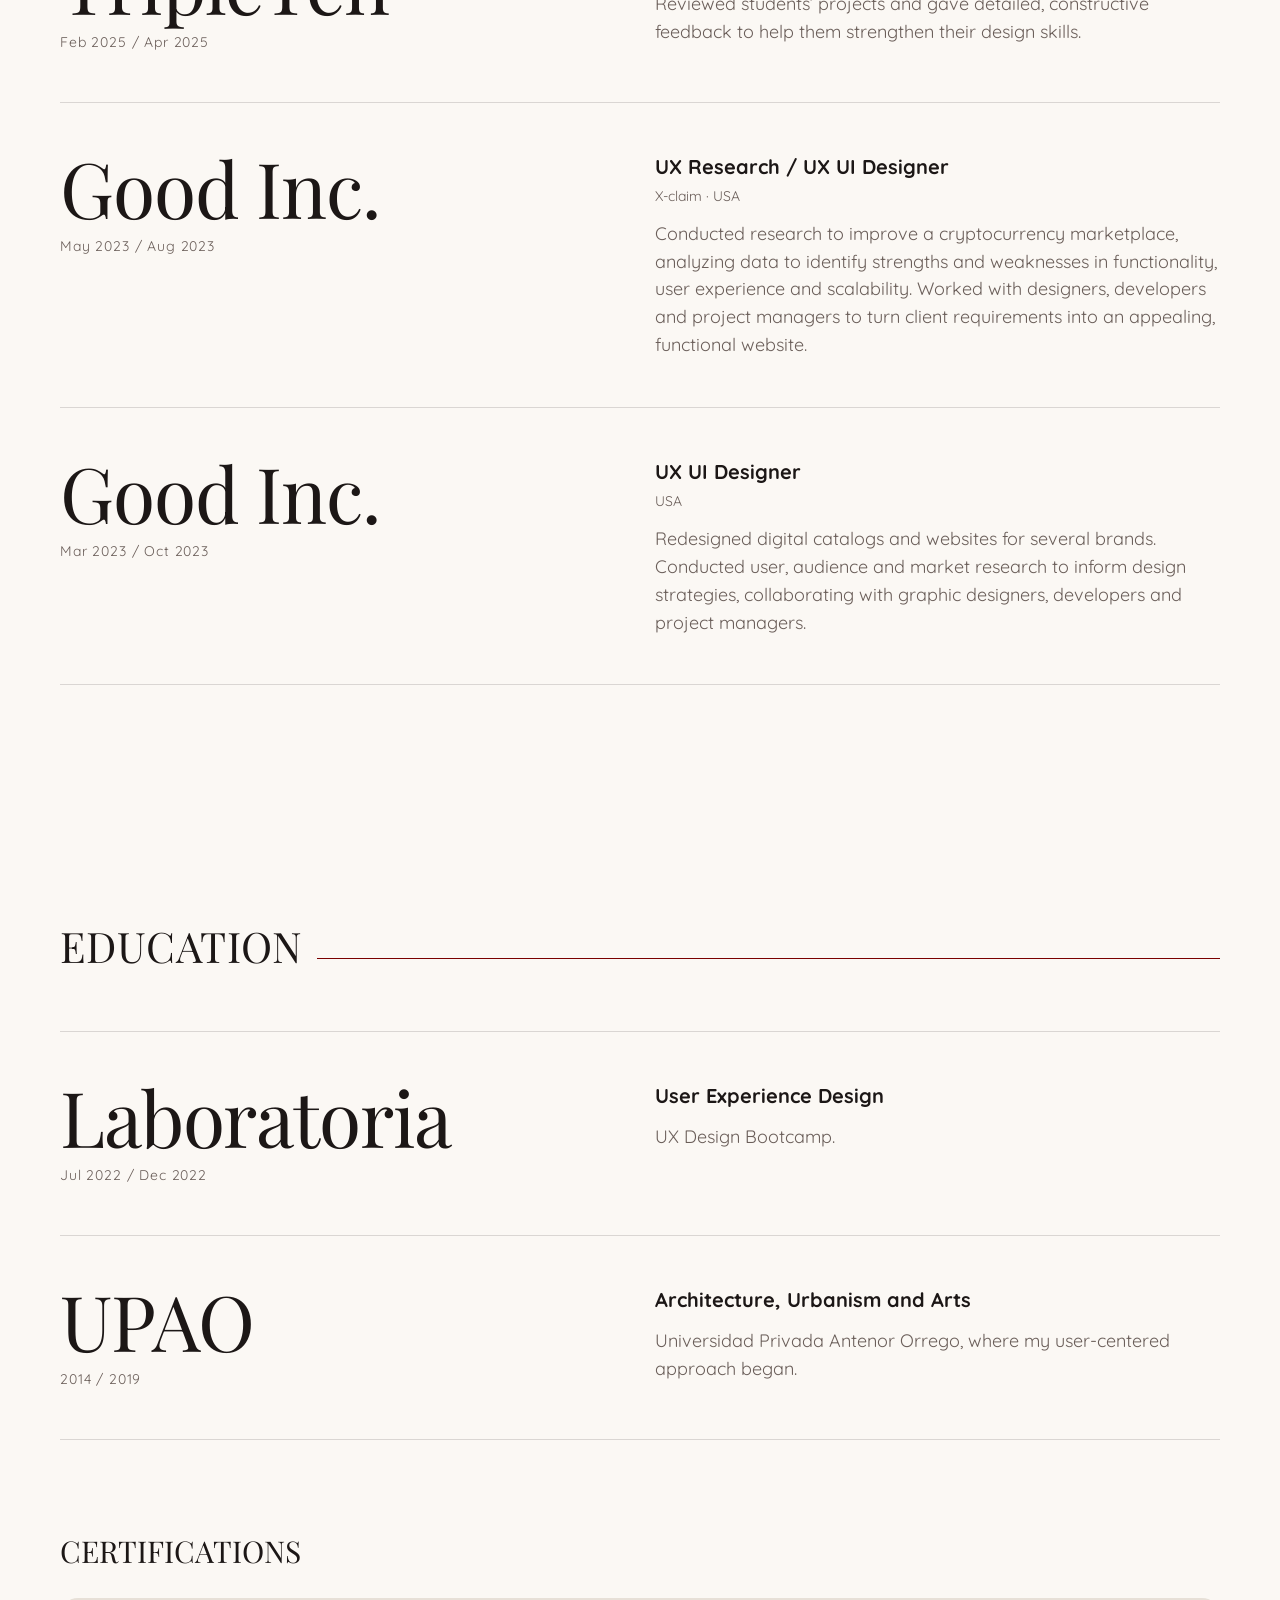
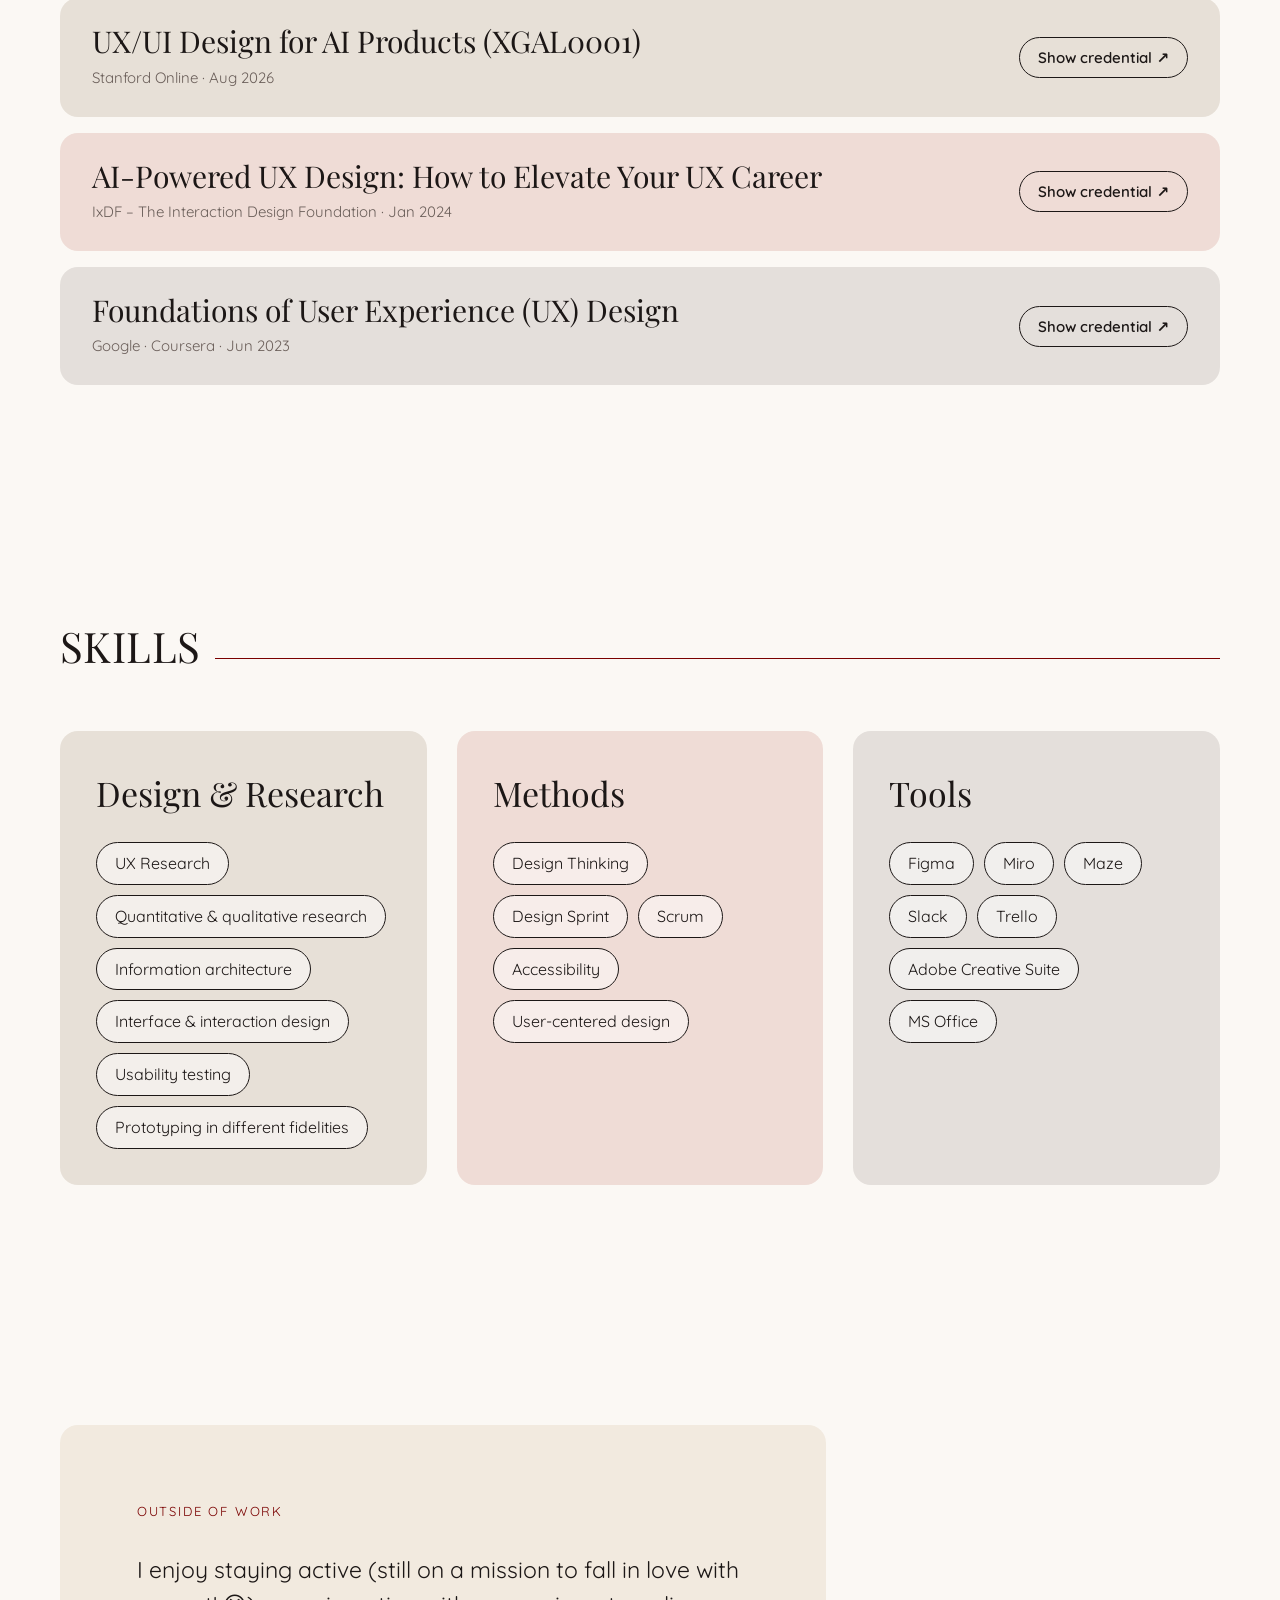
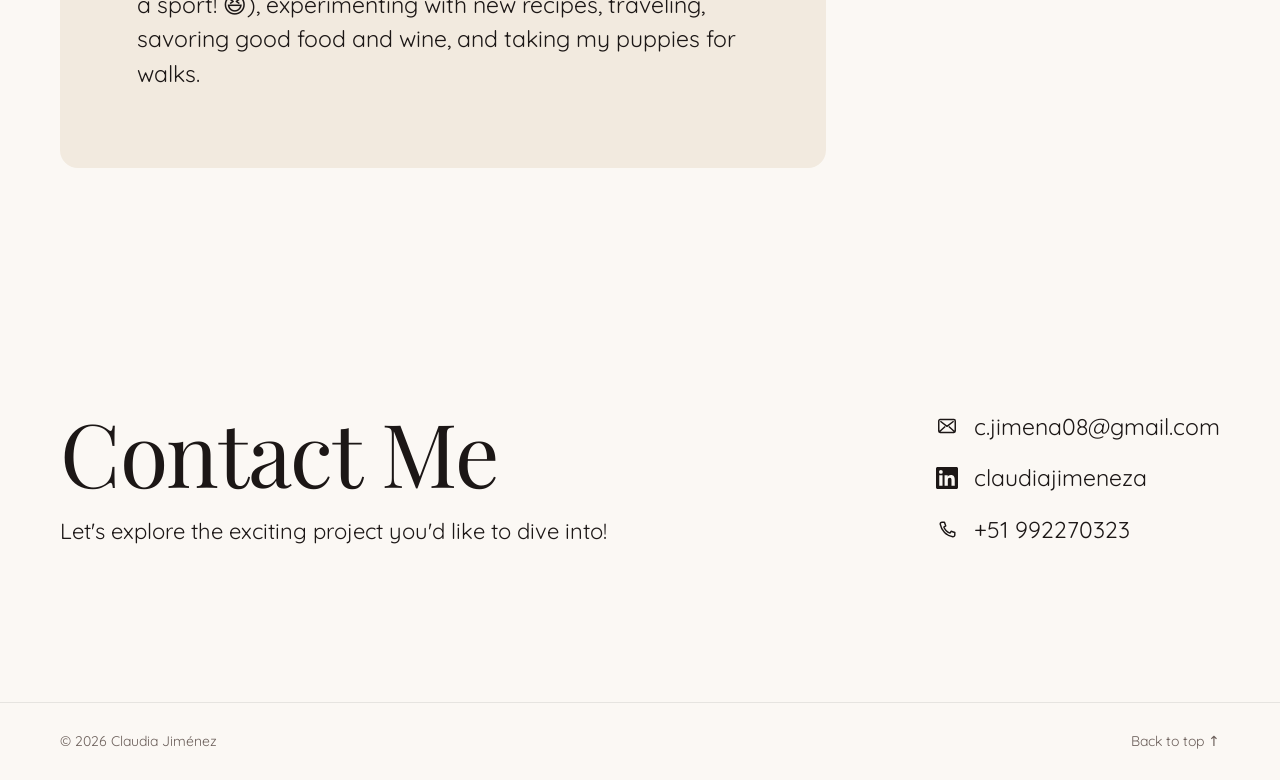
==== commit 10fdb12a: "Add shareable bilingual CV page with one-page PDFs, linked from the nav Co-Authored-By: Claude Opus " ====
--- a/about.html
+++ b/about.html
@@ -37,6 +37,7 @@
       <nav id="nav-links" class="nav__links">
         <a href="projects.html"><span data-l="en">Projects</span><span data-l="es">Proyectos</span></a>
         <a href="about.html" class="is-active" aria-current="page"><span data-l="en">About</span><span data-l="es">Sobre mí</span></a>
+        <a href="cv/index.html">CV</a>
         <a href="#contact" class="pill"><span data-l="en">Contact Me</span><span data-l="es">Contáctame</span></a>
         <div class="nav__tools">
           <div class="lang" role="group" aria-label="Language" data-en-aria-label="Language" data-es-aria-label="Idioma">
@@ -88,6 +89,7 @@
           </p>
           <div class="intro__actions">
             <a href="https://www.linkedin.com/in/claudiajimeneza" target="_blank" rel="noopener" class="btn">LinkedIn <span aria-hidden="true">↗</span></a>
+            <a href="cv/index.html" class="btn"><span data-l="en">View my CV</span><span data-l="es">Ver mi CV</span> <span aria-hidden="true">↗</span></a>
             <a href="#contact" class="btn btn--dark"><span data-l="en">Let’s talk</span><span data-l="es">Conversemos</span></a>
           </div>
         </div>
--- a/styles.css
+++ b/styles.css
@@ -518,3 +518,184 @@
 .intro__title { font-size: clamp(60px, 10vw, 140px); }
 .story__title { font-size: clamp(30px, 3.4vw, 46px); line-height: 1.12; }
 .card__title { letter-spacing: -.01em; }
+
+/* ---------- DIAGRAMS (visual summaries inside case studies) ---------- */
+.viz { margin-top: 24px; background: var(--card, var(--stone)); border-radius: var(--radius); padding: clamp(20px, 4vw, 48px); }
+.viz__caption { margin-top: 16px; font-size: 14px; color: var(--muted); text-align: center; }
+.node { display: inline-flex; flex-direction: column; align-items: center; justify-content: center; gap: 4px; text-align: center; background: var(--bg); border: 1px solid var(--line-soft); border-radius: 14px; padding: 14px 18px; min-width: 120px; box-shadow: 0 10px 24px -20px var(--shadow); }
+.node strong { font-family: var(--serif); font-weight: 400; font-size: 22px; line-height: 1.1; }
+.node small { font-size: 13px; color: var(--muted); line-height: 1.35; }
+.node--accent { background: var(--accent); border-color: var(--accent); color: var(--on-accent); }
+.node--accent small { color: inherit; opacity: .85; }
+.chip { display: inline-flex; align-items: center; gap: 6px; font-size: 14px; line-height: 1.3; padding: 6px 12px; border-radius: 99px; background: var(--bg); border: 1px solid var(--line-soft); }
+.chip--accent { background: var(--accent); border-color: var(--accent); color: var(--on-accent); }
+.chips { display: flex; flex-wrap: wrap; gap: 8px; }
+.arrow-r { font-size: 22px; color: var(--accent); line-height: 1; }
+
+/* Flow: numbered steps joined by arrows */
+.flow { list-style: none; margin: 0; padding: 0; display: grid; grid-auto-flow: column; grid-auto-columns: 1fr; gap: 28px; counter-reset: flow; }
+.flow > li { position: relative; display: flex; flex-direction: column; gap: 8px; background: var(--bg); border: 1px solid var(--line-soft); border-radius: 16px; padding: 18px; counter-increment: flow; }
+.flow > li::before { content: counter(flow, decimal-leading-zero); font-family: var(--serif); font-size: 26px; color: var(--accent); line-height: 1; }
+.flow > li + li::after { content: "→"; position: absolute; left: -24px; top: 50%; transform: translateY(-50%); color: var(--accent); font-size: 20px; }
+.flow strong { font-size: 17px; font-weight: 700; line-height: 1.25; }
+.flow small { font-size: 14px; color: var(--muted); line-height: 1.45; }
+.flow--plain > li::before { content: none; }
+.flow > li.is-final { background: var(--accent); border-color: var(--accent); color: var(--on-accent); }
+.flow > li.is-final small { color: inherit; opacity: .85; }
+.flow > li.is-final::before { color: inherit; }
+
+/* Model: entities and their relations */
+.model { display: flex; align-items: center; justify-content: center; flex-wrap: wrap; gap: 10px 6px; }
+.model__rel { display: flex; flex-direction: column; align-items: center; font-size: 13px; color: var(--muted); padding: 0 6px; min-width: 84px; text-align: center; }
+.model__rel::after { content: "⟶"; font-size: 26px; color: var(--accent); line-height: 1; }
+.model__rel--back::after { content: "⟵"; }
+.model__note { display: grid; grid-template-columns: repeat(2, 1fr); gap: 16px; margin-top: 24px; }
+.model__note > div { background: var(--bg); border-radius: 14px; padding: 16px 18px; font-size: 15px; border: 1px solid var(--line-soft); }
+.model__note b { display: block; font-family: var(--serif); font-weight: 400; font-size: 20px; margin-bottom: 4px; }
+
+/* Factors: many inputs feed one result */
+.factors { display: grid; grid-template-columns: 1fr auto 220px; gap: 24px; align-items: center; }
+.factors__in { display: grid; grid-template-columns: repeat(2, 1fr); gap: 10px; }
+.factors__in .chip { justify-content: flex-start; border-radius: 12px; padding: 10px 14px; }
+.factors__out { display: flex; flex-direction: column; gap: 10px; }
+.factors__out .node { width: 100%; }
+
+/* Rule: a pricing rule written as a sentence */
+.rule { display: flex; flex-wrap: wrap; align-items: center; gap: 10px; font-size: 15px; }
+.rule__kw { font-family: var(--serif); font-size: 22px; color: var(--accent); }
+
+/* Cadence: how the weeks were used */
+.cadence { display: grid; grid-template-columns: 2fr 1fr auto; gap: 6px; align-items: stretch; }
+.cadence > div { border-radius: 12px; padding: 14px 16px; background: var(--bg); border: 1px solid var(--line-soft); font-size: 14px; }
+.cadence > div strong { display: block; font-size: 16px; margin-bottom: 2px; }
+.cadence > .is-users { background: color-mix(in srgb, var(--accent) 14%, var(--bg)); }
+.cadence > .is-live { background: var(--accent); color: var(--on-accent); border-color: var(--accent); display: flex; align-items: center; font-weight: 700; }
+.cadence__ticks { display: flex; gap: 4px; margin-top: 10px; }
+.cadence__ticks span { flex: 1; height: 6px; border-radius: 3px; background: color-mix(in srgb, var(--accent) 35%, transparent); }
+
+/* Double Diamond */
+.dd svg { display: block; width: 100%; height: auto; }
+.dd__shape { fill: color-mix(in srgb, var(--accent) 10%, var(--bg)); stroke: var(--accent); stroke-width: 1.2; }
+.dd__mid { stroke: var(--line-soft); stroke-dasharray: 3 4; }
+.dd__labels { display: grid; grid-template-columns: repeat(4, 1fr); gap: 16px; margin-top: 18px; }
+.dd__labels h3 { font-size: 17px; font-weight: 700; margin-bottom: 8px; }
+.dd__labels h3 span.n { color: var(--accent); font-family: var(--serif); font-weight: 400; margin-right: 6px; }
+.dd__labels .chips .chip { font-size: 13px; padding: 4px 10px; }
+.dd__axis { display: flex; justify-content: space-between; font-size: 12px; letter-spacing: .1em; text-transform: uppercase; color: var(--muted); margin-top: 6px; }
+
+/* Insight -> solution map */
+.imap { display: grid; gap: 12px; }
+.imap__row { display: grid; grid-template-columns: 1fr auto 1fr; gap: 16px; align-items: center; }
+.imap__row > div { background: var(--bg); border: 1px solid var(--line-soft); border-radius: 14px; padding: 14px 18px; font-size: 15px; }
+.imap__row > div b { display: block; font-size: 16px; margin-bottom: 2px; }
+.imap__row > div.is-solution { border-color: var(--accent); }
+.imap__head { display: grid; grid-template-columns: 1fr auto 1fr; gap: 16px; font-size: 12px; letter-spacing: .12em; text-transform: uppercase; color: var(--muted); padding: 0 4px; }
+.imap__head span:nth-child(2) { width: 22px; }
+
+/* Persona card */
+.persona { display: grid; grid-template-columns: 220px 1fr 1fr; gap: 20px; align-items: start; }
+.persona__id { background: var(--accent); color: var(--on-accent); border-radius: 16px; padding: 22px; display: flex; flex-direction: column; gap: 6px; }
+.persona__id .avatar { width: 56px; height: 56px; border-radius: 50%; background: color-mix(in srgb, var(--on-accent) 22%, transparent); display: grid; place-items: center; font-family: var(--serif); font-size: 24px; margin-bottom: 6px; }
+.persona__id strong { font-family: var(--serif); font-weight: 400; font-size: 26px; line-height: 1.1; }
+.persona__id small { font-size: 14px; opacity: .9; }
+.persona__col { background: var(--bg); border: 1px solid var(--line-soft); border-radius: 16px; padding: 20px; }
+.persona__col h4 { margin: 0 0 10px; font-size: 13px; letter-spacing: .12em; text-transform: uppercase; color: var(--accent); }
+.persona__col ul { margin: 0; padding: 0; list-style: none; display: grid; gap: 8px; font-size: 15px; }
+.persona__col li { display: grid; grid-template-columns: 20px 1fr; gap: 6px; }
+.persona__col li::before { content: "✓"; color: var(--accent); font-weight: 700; }
+.persona__col--pain li::before { content: "✕"; }
+
+@media (max-width: 900px) {
+  .flow { grid-auto-flow: row; grid-auto-columns: auto; gap: 26px; }
+  .flow > li + li::after { content: "↓"; left: 50%; top: -24px; transform: translateX(-50%); }
+  .factors { grid-template-columns: 1fr; }
+  .factors > .arrow-r { transform: rotate(90deg); justify-self: center; }
+  .model { flex-direction: column; }
+  .model__rel::after { content: "↓"; }
+  .model__rel--back::after { content: "↑"; }
+  .model__note { grid-template-columns: 1fr; }
+  .cadence { grid-template-columns: 1fr; }
+  .dd__labels { grid-template-columns: repeat(2, 1fr); }
+  .imap__row, .imap__head { grid-template-columns: 1fr; gap: 6px; }
+  .imap__row > span { justify-self: center; transform: rotate(90deg); }
+  .imap__head span:nth-child(2) { display: none; }
+  .persona { grid-template-columns: 1fr; }
+}
+@media (max-width: 520px) {
+  .factors__in { grid-template-columns: 1fr; }
+  .dd__labels { grid-template-columns: 1fr; }
+}
+
+/* ---------- DIAGRAM COLOR (red ramp + sand + sage) ---------- */
+:root {
+  --r1: #f6e4df; --r2: #ecc3b9; --r3: #d98b7e; --r4: #b24a3e; --r5: #7a0000;
+  --sand1: #f3e8d4; --sand2: #ddc193; --sage1: #e2eadf; --sage2: #8fae8c;
+  --viz-bg: #fffdfa; --on-dark: #fff; --on-light: #1c1716;
+}
+@media (prefers-color-scheme: dark) {
+  :root:not([data-theme="light"]) {
+    --r1: #3a2320; --r2: #55302a; --r3: #84433a; --r4: #c25a4e; --r5: #e8776d;
+    --sand1: #3a3125; --sand2: #7a6440; --sage1: #26302a; --sage2: #5f7f61;
+    --viz-bg: #1f1917; --on-dark: #fff; --on-light: #f2ebe6;
+  }
+}
+:root[data-theme="dark"] {
+  --r1: #3a2320; --r2: #55302a; --r3: #84433a; --r4: #c25a4e; --r5: #e8776d;
+  --sand1: #3a3125; --sand2: #7a6440; --sage1: #26302a; --sage2: #5f7f61;
+  --viz-bg: #1f1917; --on-dark: #fff; --on-light: #f2ebe6;
+}
+.viz { background: var(--viz-bg); border: 1px solid var(--line-faint); }
+
+/* flows get deeper step by step */
+.flow > li { border: 0; }
+.flow > li:nth-child(1) { background: var(--r1); }
+.flow > li:nth-child(2) { background: var(--r2); }
+.flow > li:nth-child(3) { background: var(--r3); }
+.flow > li:nth-child(4), .flow > li:nth-child(n+4) { background: var(--r4); color: var(--on-dark); }
+.flow > li:nth-child(4) small, .flow > li:nth-child(n+4) small { color: inherit; opacity: .88; }
+.flow > li:nth-child(4)::before { color: inherit; }
+.flow > li.is-final { background: var(--r5); color: var(--on-dark); }
+:root[data-theme="dark"] .flow > li.is-final { color: #1b1110; }
+@media (prefers-color-scheme: dark) { :root:not([data-theme="light"]) .flow > li.is-final { color: #1b1110; } }
+.flow > li:nth-child(3) small { color: var(--on-light); opacity: .8; }
+
+/* factors: inputs in sand, result in red */
+.factors__in .chip { background: var(--sand1); border-color: transparent; }
+.factors__in .chip:nth-child(even) { background: var(--r1); }
+.factors__out .node:not(.node--accent) { background: var(--r1); border-color: transparent; }
+
+/* model: neutral entities in sand, core entities in red */
+.model .node:not(.node--accent) { background: var(--sand1); border-color: var(--sand2); }
+.model .chips .chip { background: var(--r2); border-color: transparent; }
+.model__note > div:nth-child(1) { background: var(--r1); border-color: transparent; }
+.model__note > div:nth-child(2) { background: var(--sand1); border-color: transparent; }
+
+/* rule chips */
+.rule .chip:not(.chip--accent) { background: var(--sand1); border-color: transparent; }
+
+/* cadence */
+.cadence > div:first-child { background: var(--r1); border-color: transparent; }
+.cadence > .is-users { background: var(--r3); border-color: transparent; color: var(--on-light); }
+.cadence > .is-live { background: var(--r5); }
+.cadence__ticks span:nth-child(n+9) { background: var(--r3); }
+.cadence__ticks span { background: var(--r2); }
+
+/* double diamond */
+.dd svg polygon:first-of-type { fill: var(--r1); }
+.dd svg polygon:nth-of-type(2) { fill: var(--r2); }
+.dd__labels > div:nth-child(1) .chip { background: var(--r1); border-color: transparent; }
+.dd__labels > div:nth-child(2) .chip { background: var(--r1); border-color: transparent; }
+.dd__labels > div:nth-child(3) .chip { background: var(--r2); border-color: transparent; }
+.dd__labels > div:nth-child(4) .chip:not(.chip--accent) { background: var(--r2); border-color: transparent; }
+
+/* insight map: problem in rose, answer in sage */
+.imap__row > div { background: var(--r1); border-color: transparent; }
+.imap__row > div.is-solution { background: var(--sage1); border-color: var(--sage2); }
+
+/* persona: needs in sage, frustrations in rose */
+.persona__col { border-color: transparent; background: var(--sage1); }
+.persona__col li::before { color: var(--sage2); }
+.persona__col--pain { background: var(--r1); }
+.persona__col--pain li::before { color: var(--accent); }
+.persona__col h4 { color: var(--ink); }
+.flow > li:nth-child(3)::before { color: var(--on-light); }
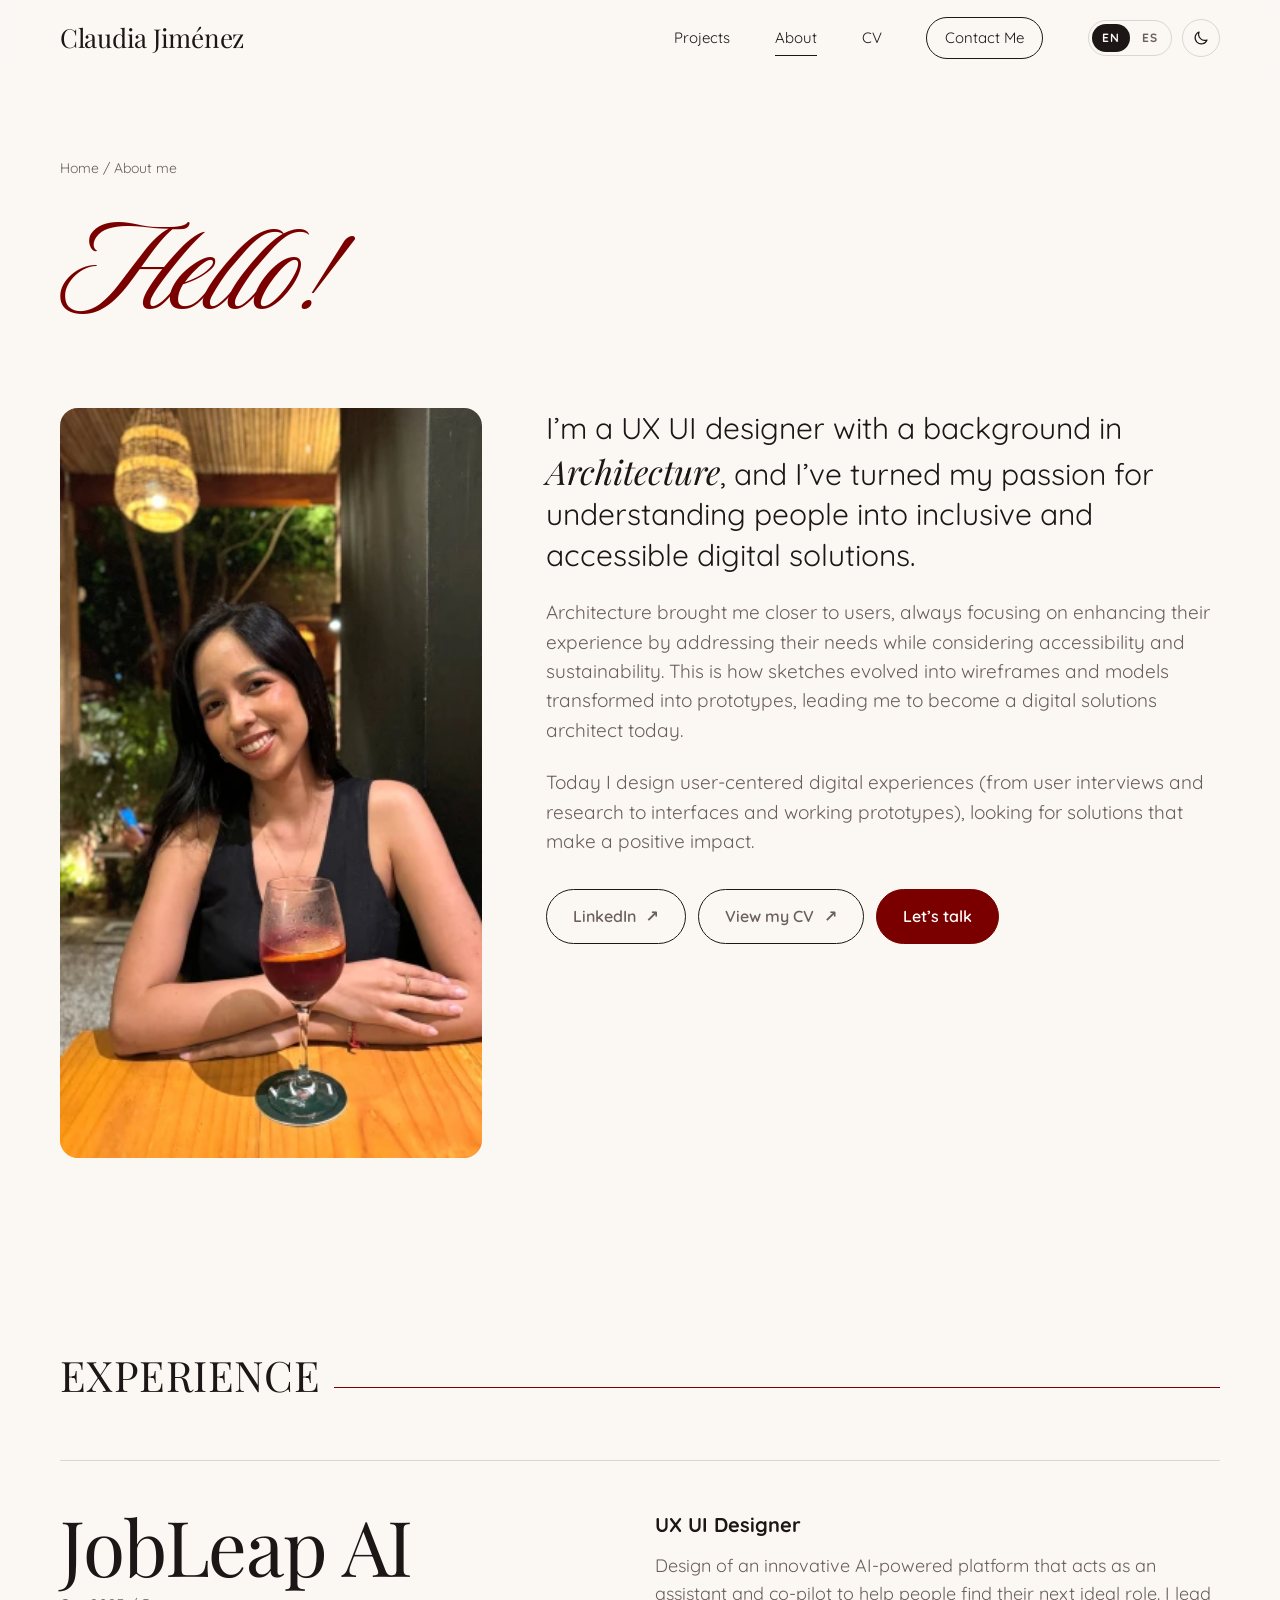
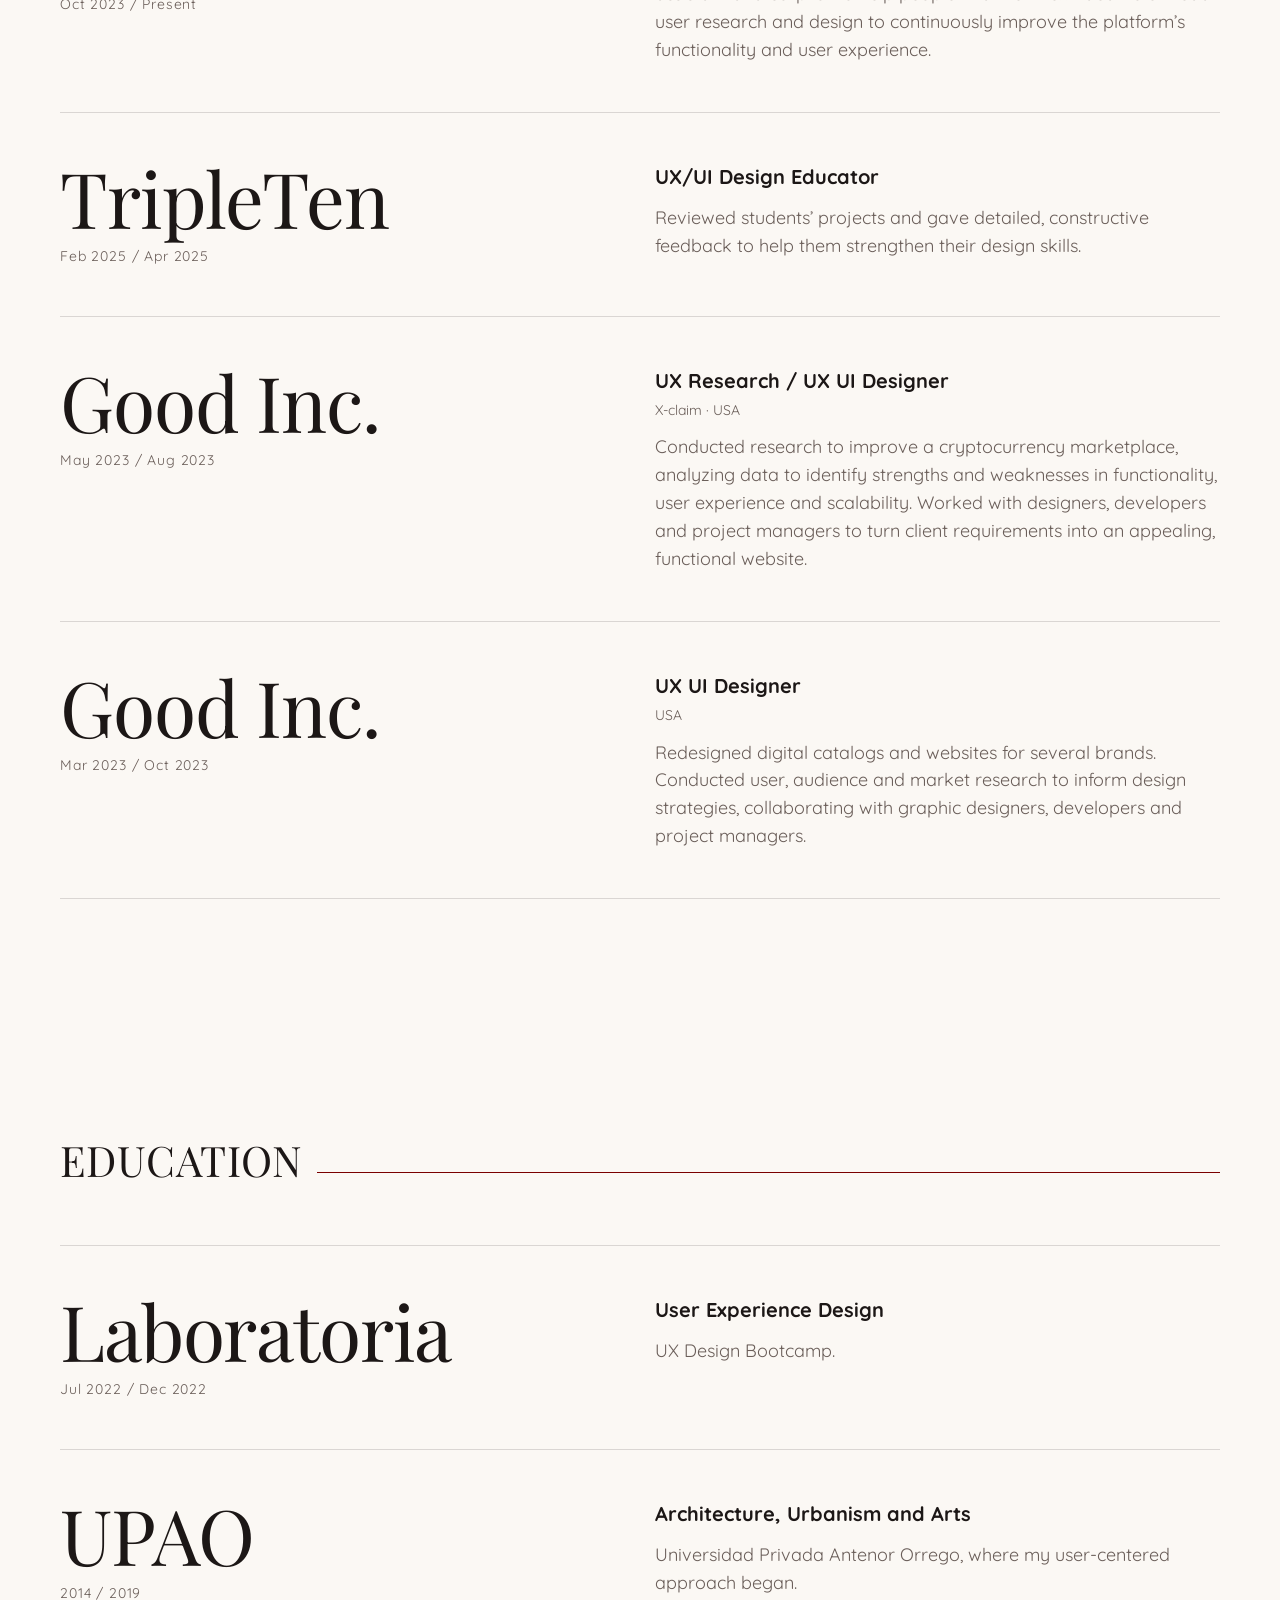
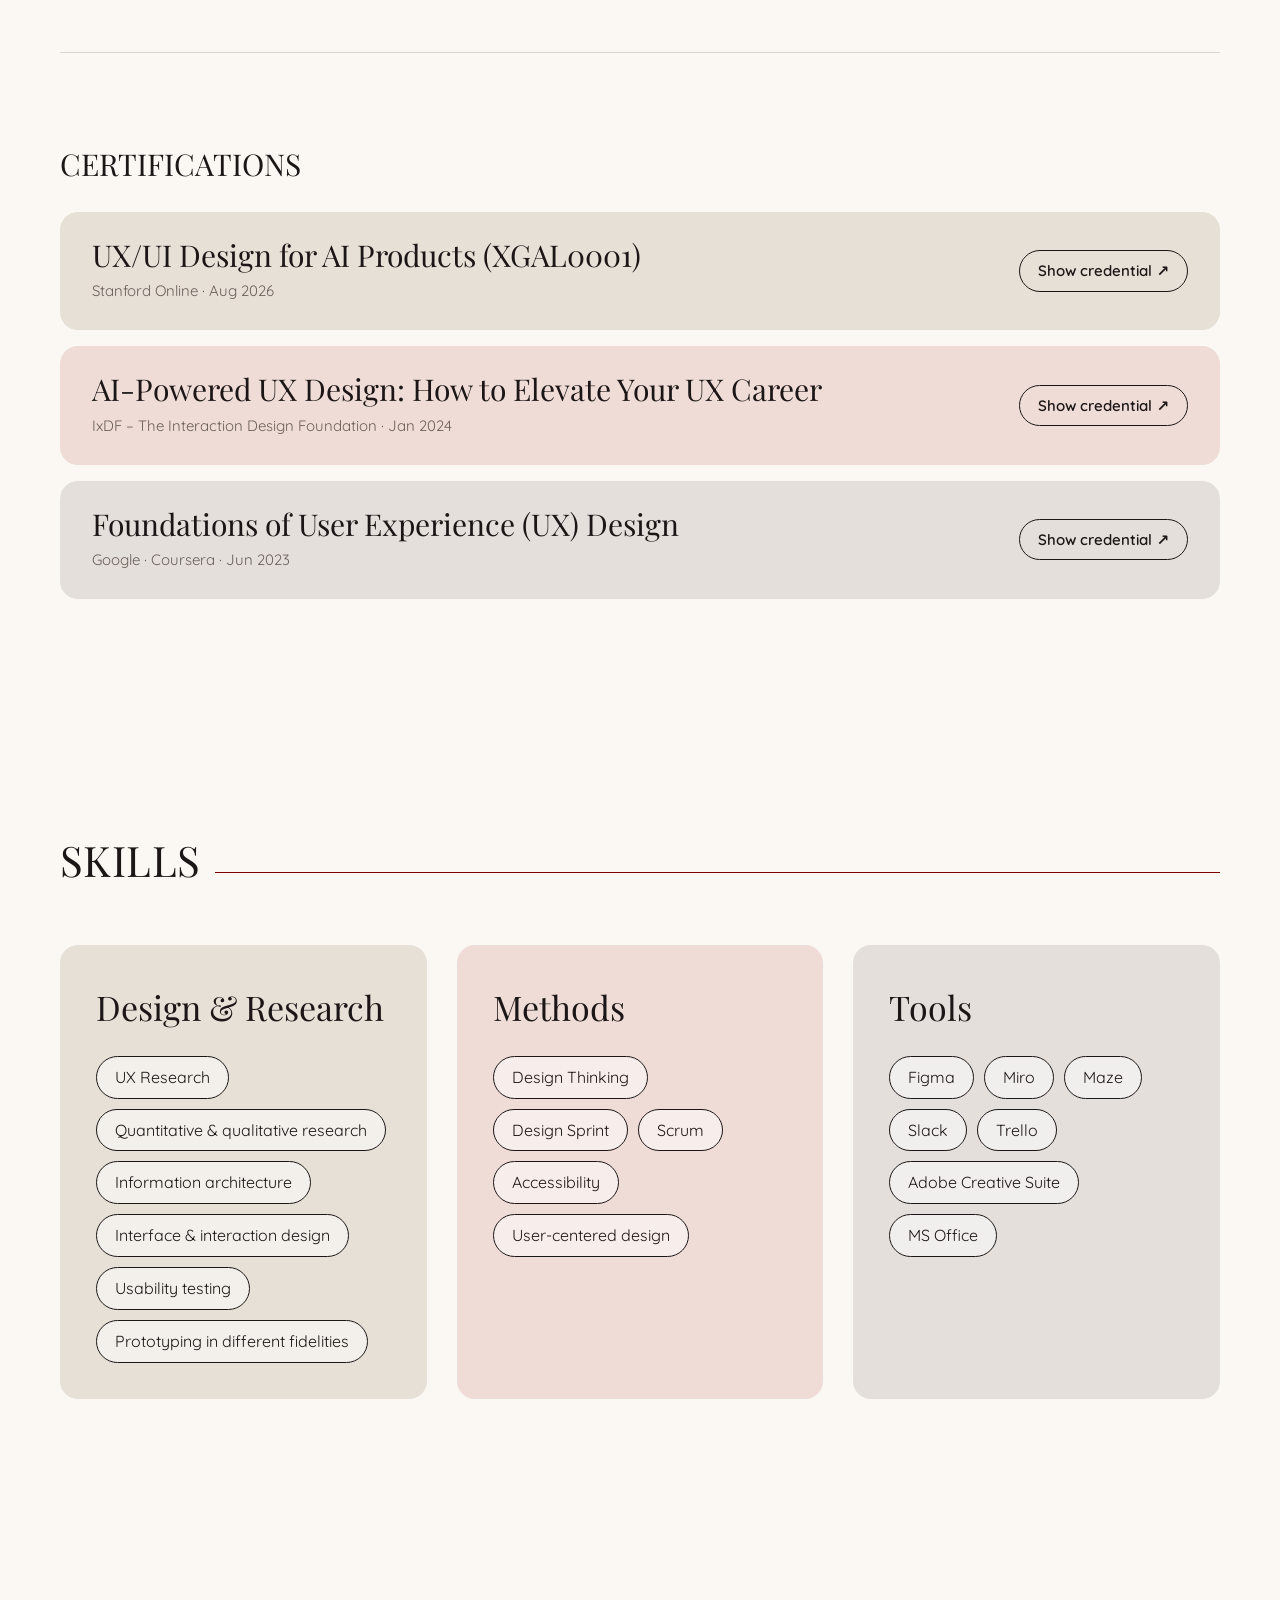
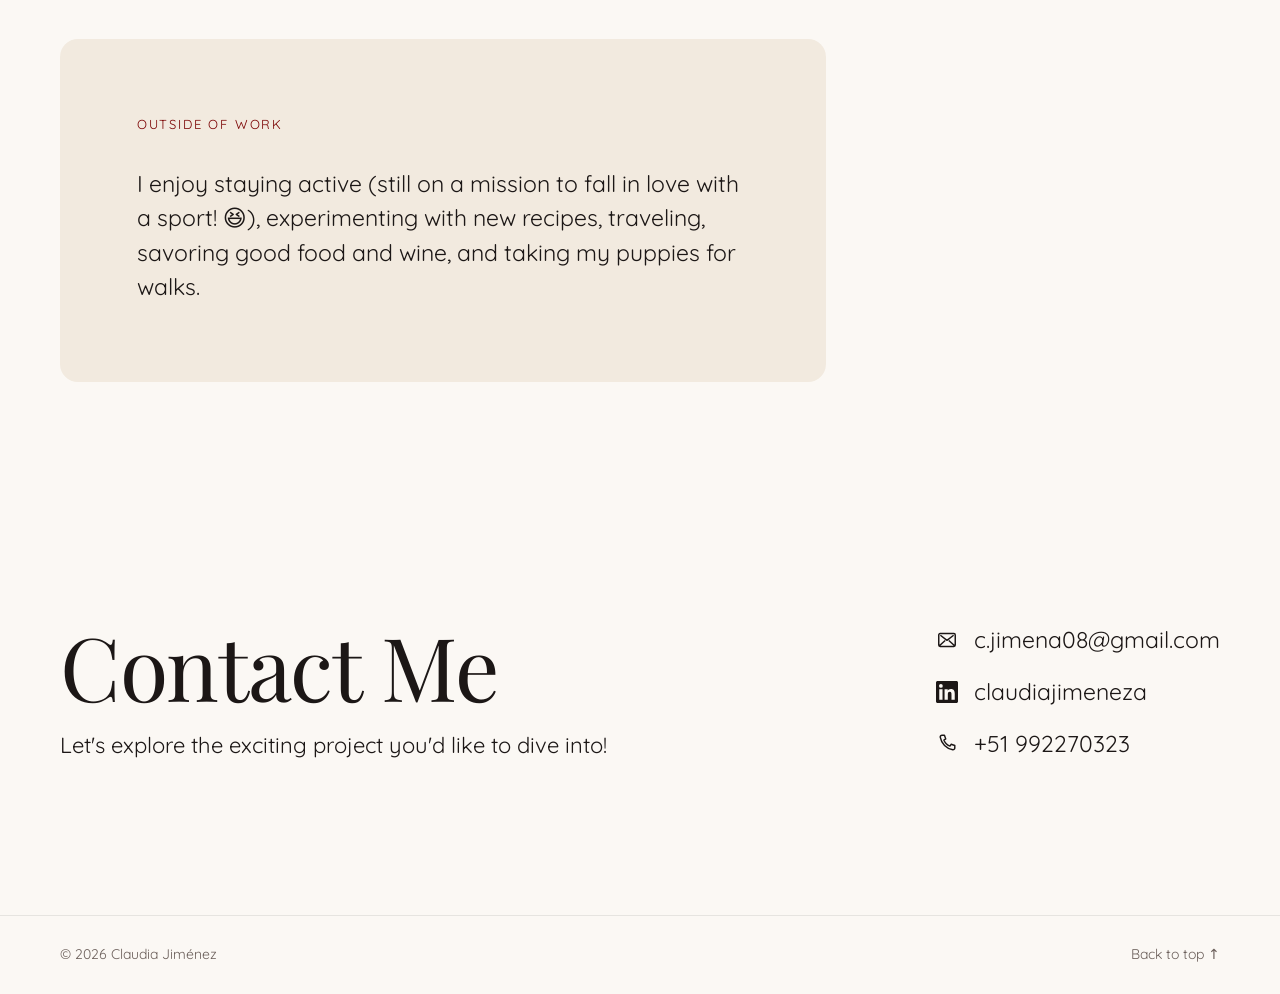
==== commit b025ed29: "Add Claudia's photo to the About page Co-Authored-By: Claude Opus 5.5 <noreply@anthropic.com> Claude" ====
--- a/about.html
+++ b/about.html
@@ -61,8 +61,7 @@
 
       <div class="intro__grid">
         <div class="about__photo reveal">
-          <!-- Replace with: <img src="assets/claudia.jpg" alt="Portrait of Claudia Jiménez" data-en-alt="Portrait of Claudia Jiménez" data-es-alt="Retrato de Claudia Jiménez"> -->
-          <div class="placeholder"><span data-l="en">Your photo</span><span data-l="es">Tu foto</span></div>
+          <img src="assets/about/claudia.webp" width="288" height="512" alt="Portrait of Claudia Jiménez" data-en-alt="Portrait of Claudia Jiménez" data-es-alt="Retrato de Claudia Jiménez">
         </div>
         <div class="intro__text reveal">
           <p class="intro__lead">
--- a/styles.css
+++ b/styles.css
@@ -699,3 +699,5 @@
 .persona__col--pain li::before { color: var(--accent); }
 .persona__col h4 { color: var(--ink); }
 .flow > li:nth-child(3)::before { color: var(--on-light); }
+.about__photo img { min-height: 440px; object-position: center 30%; }
+@media (max-width: 900px) { .about__photo img { min-height: 0; max-height: 520px; } }
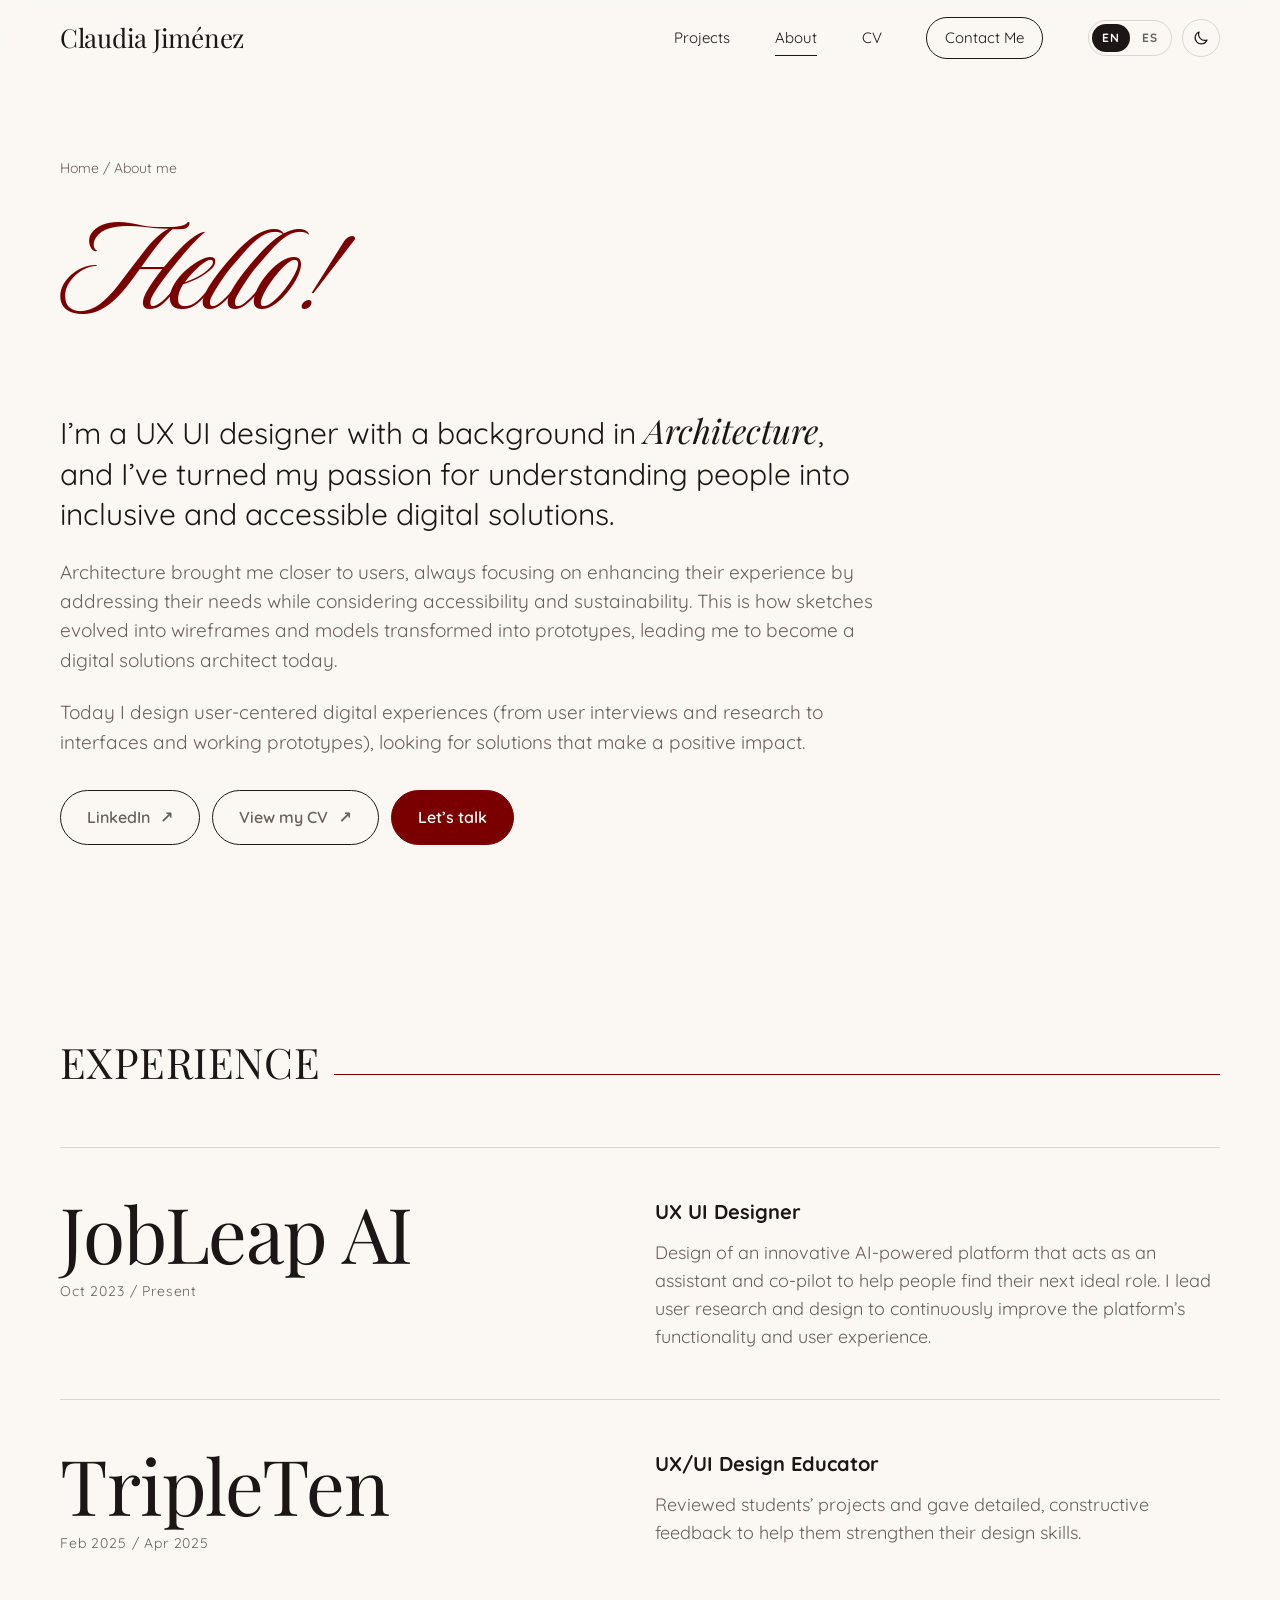
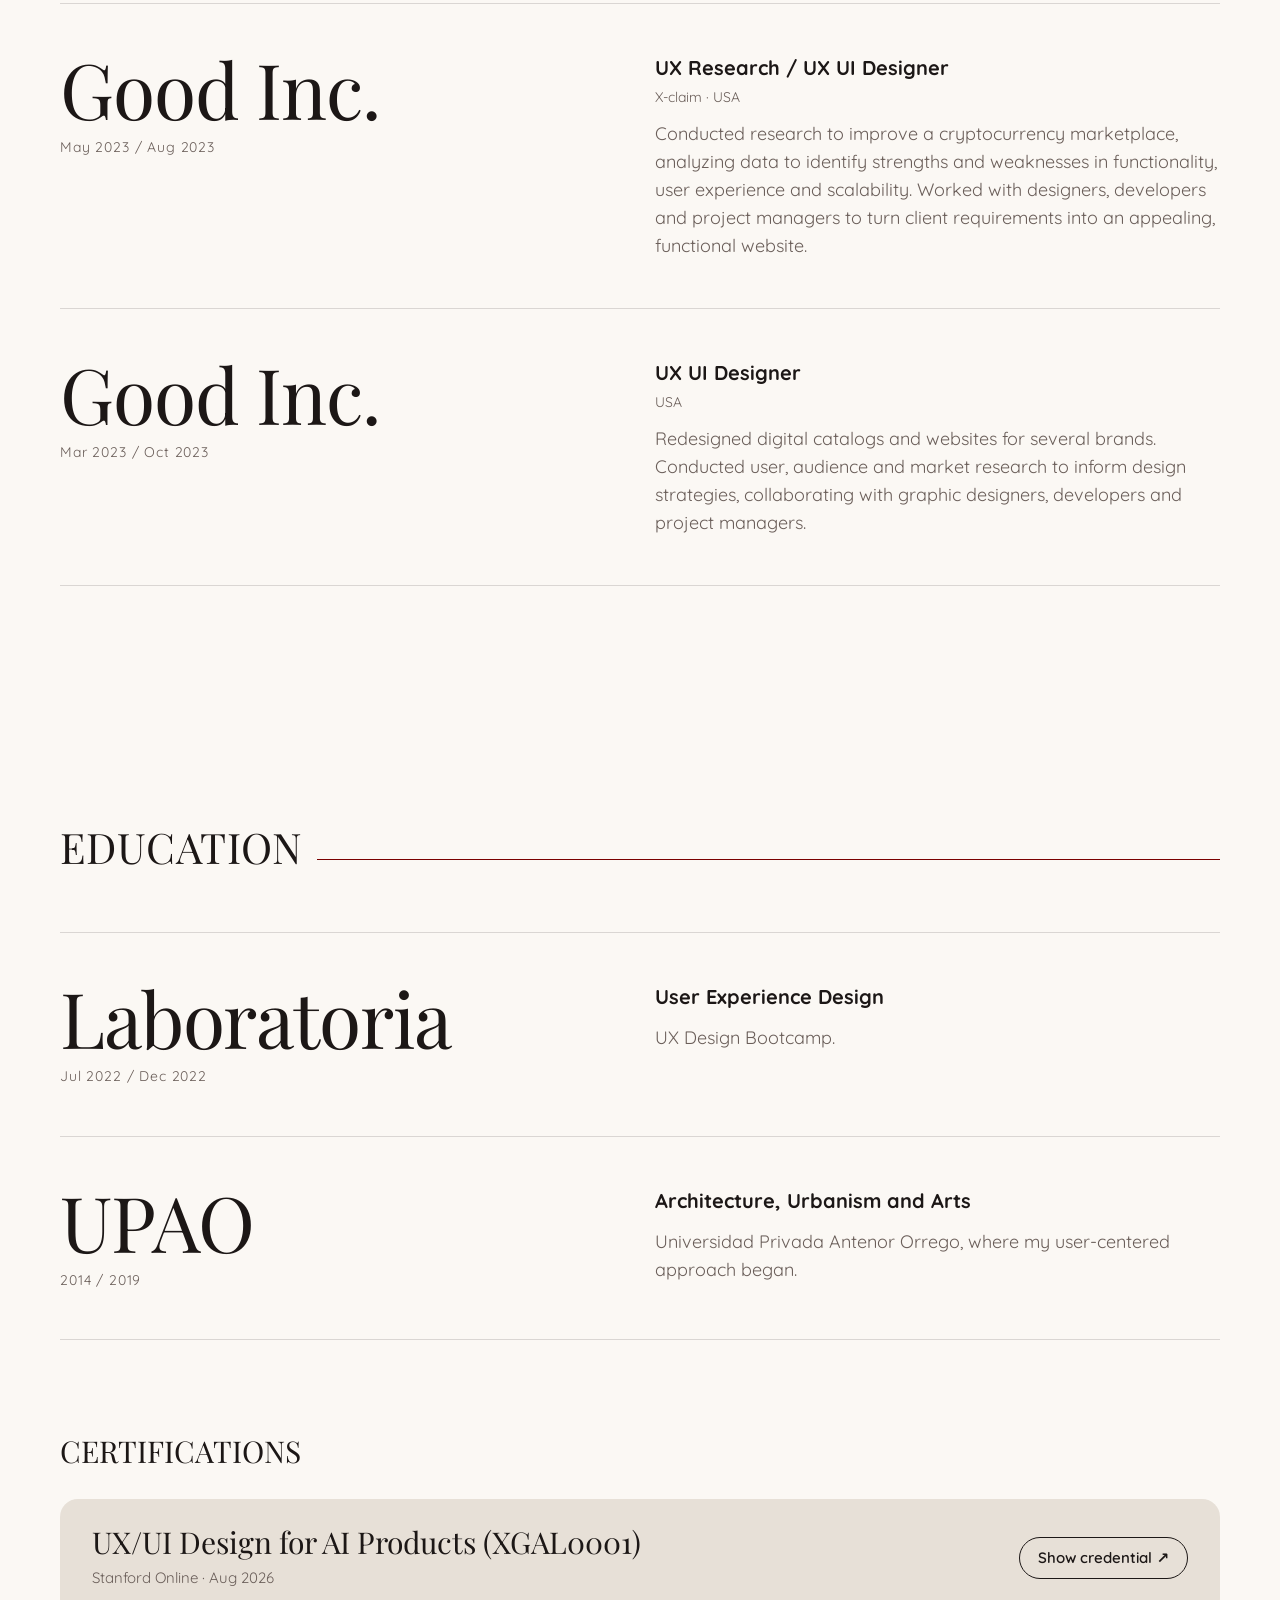
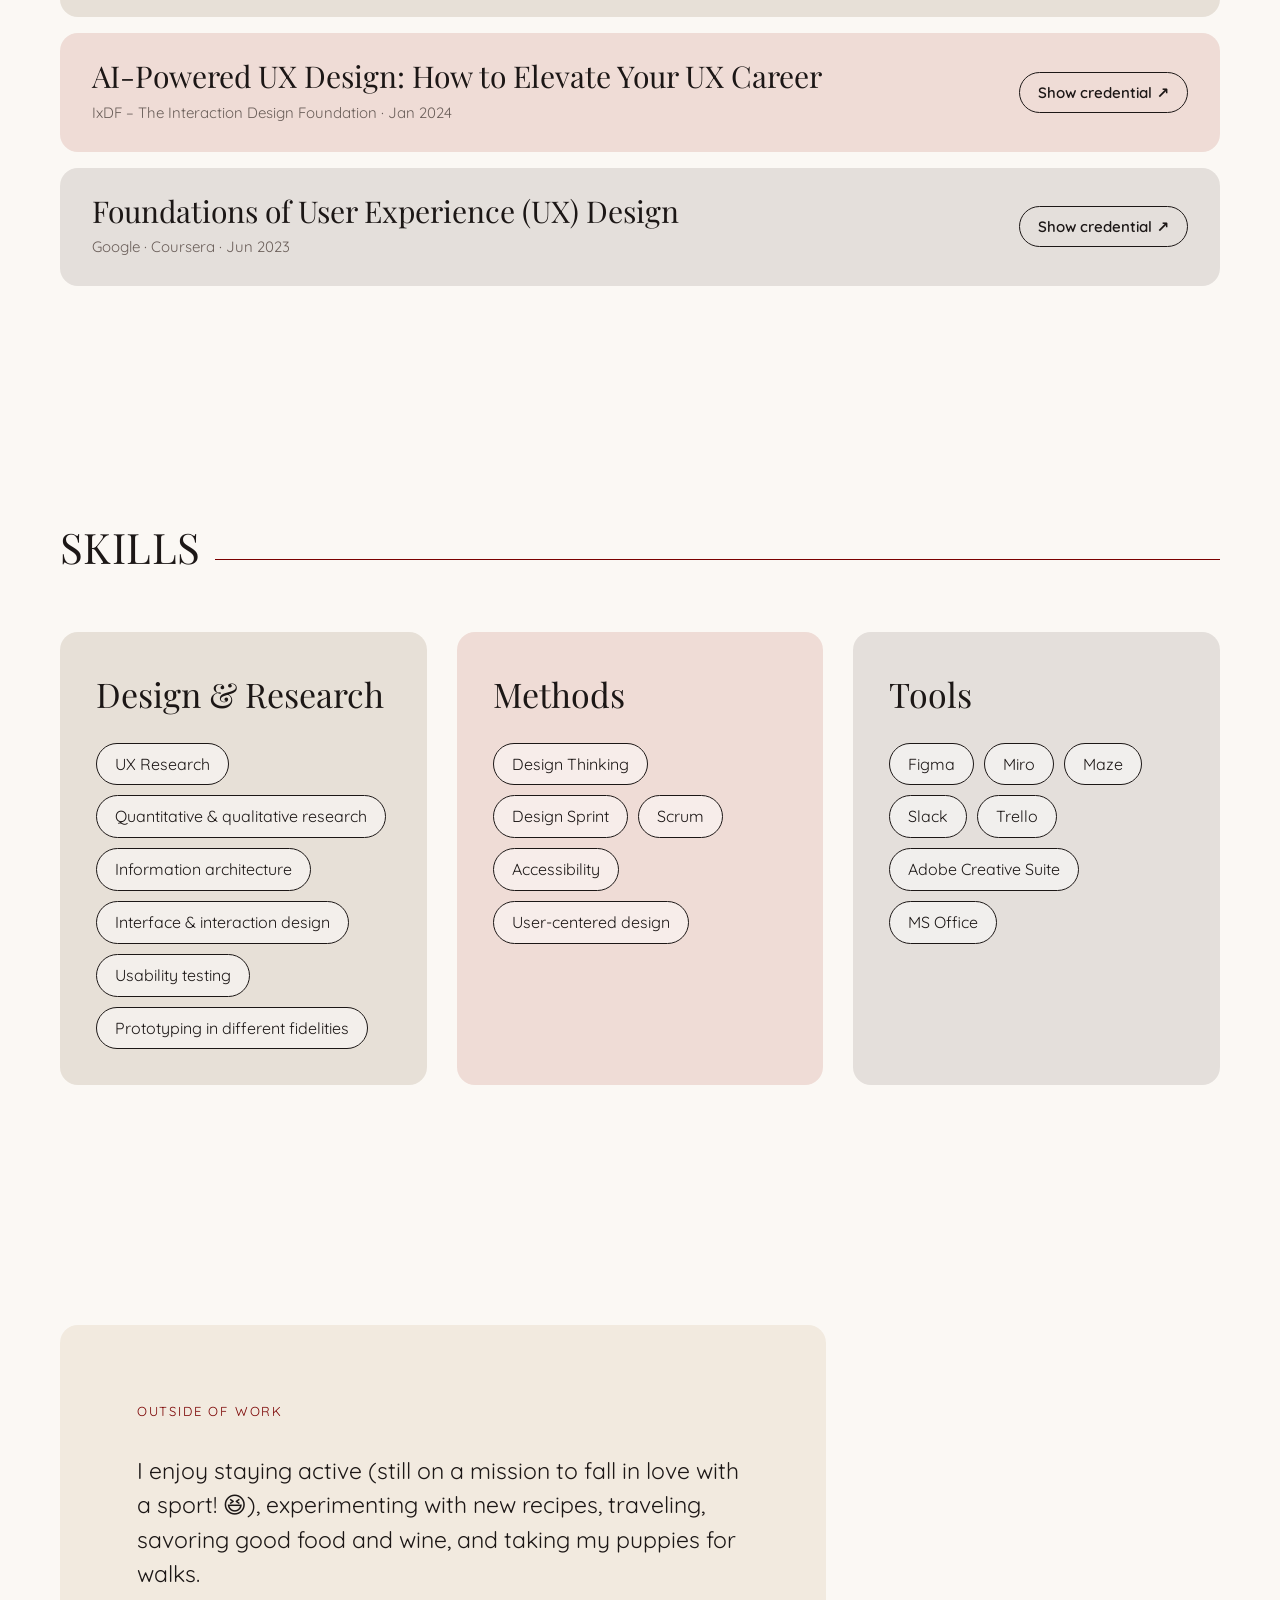
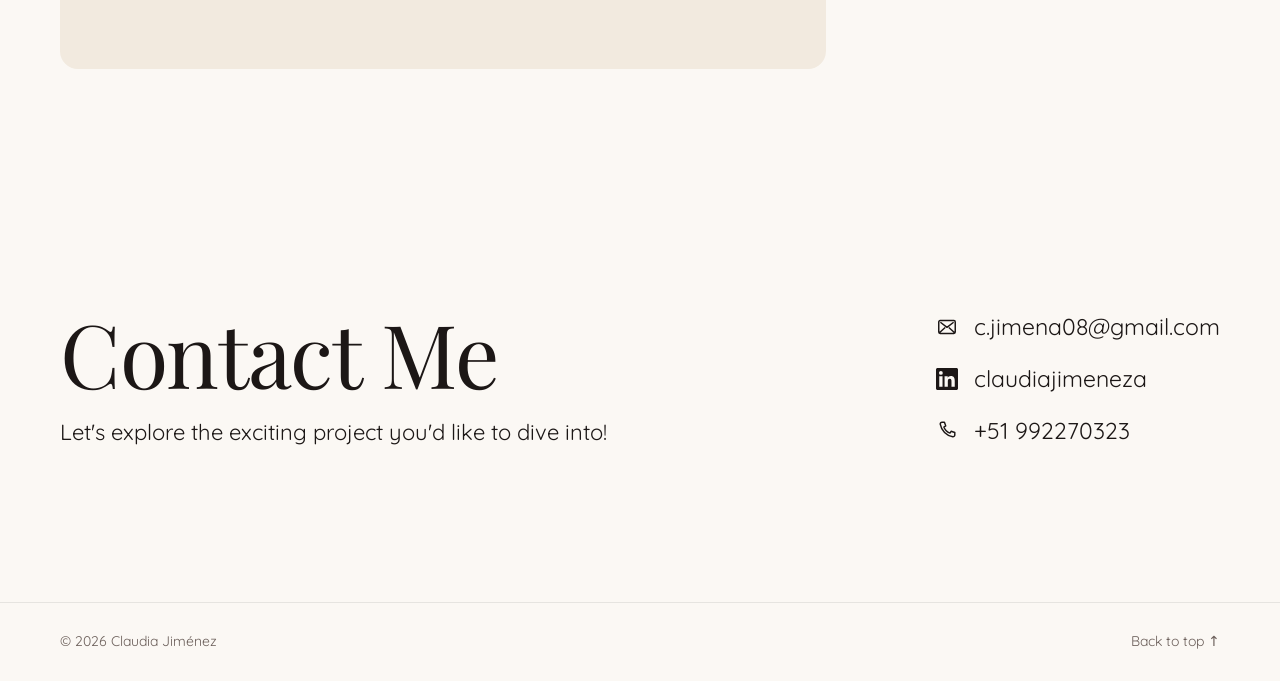
==== commit fd319577: "Remove photo from the About page for now Co-Authored-By: Claude Opus 5.5 <noreply@anthropic.com> Cla" ====
--- a/about.html
+++ b/about.html
@@ -59,10 +59,7 @@
       <p class="crumb reveal"><a href="index.html"><span data-l="en">Home</span><span data-l="es">Inicio</span></a> / <span data-l="en">About me</span><span data-l="es">Sobre mí</span></p>
       <h1 class="intro__title reveal"><em><span data-l="en">Hello!</span><span data-l="es">¡Hola!</span></em></h1>
 
-      <div class="intro__grid">
-        <div class="about__photo reveal">
-          <img src="assets/about/claudia.webp" width="288" height="512" alt="Portrait of Claudia Jiménez" data-en-alt="Portrait of Claudia Jiménez" data-es-alt="Retrato de Claudia Jiménez">
-        </div>
+      <div class="intro__grid intro__grid--solo">
         <div class="intro__text reveal">
           <p class="intro__lead">
             <span data-l="en">I’m a UX UI designer with a background in <em>Architecture</em>, and I’ve turned my passion
--- a/styles.css
+++ b/styles.css
@@ -701,3 +701,4 @@
 .flow > li:nth-child(3)::before { color: var(--on-light); }
 .about__photo img { min-height: 440px; object-position: center 30%; }
 @media (max-width: 900px) { .about__photo img { min-height: 0; max-height: 520px; } }
+.intro__grid--solo { grid-template-columns: 1fr; max-width: 820px; }
